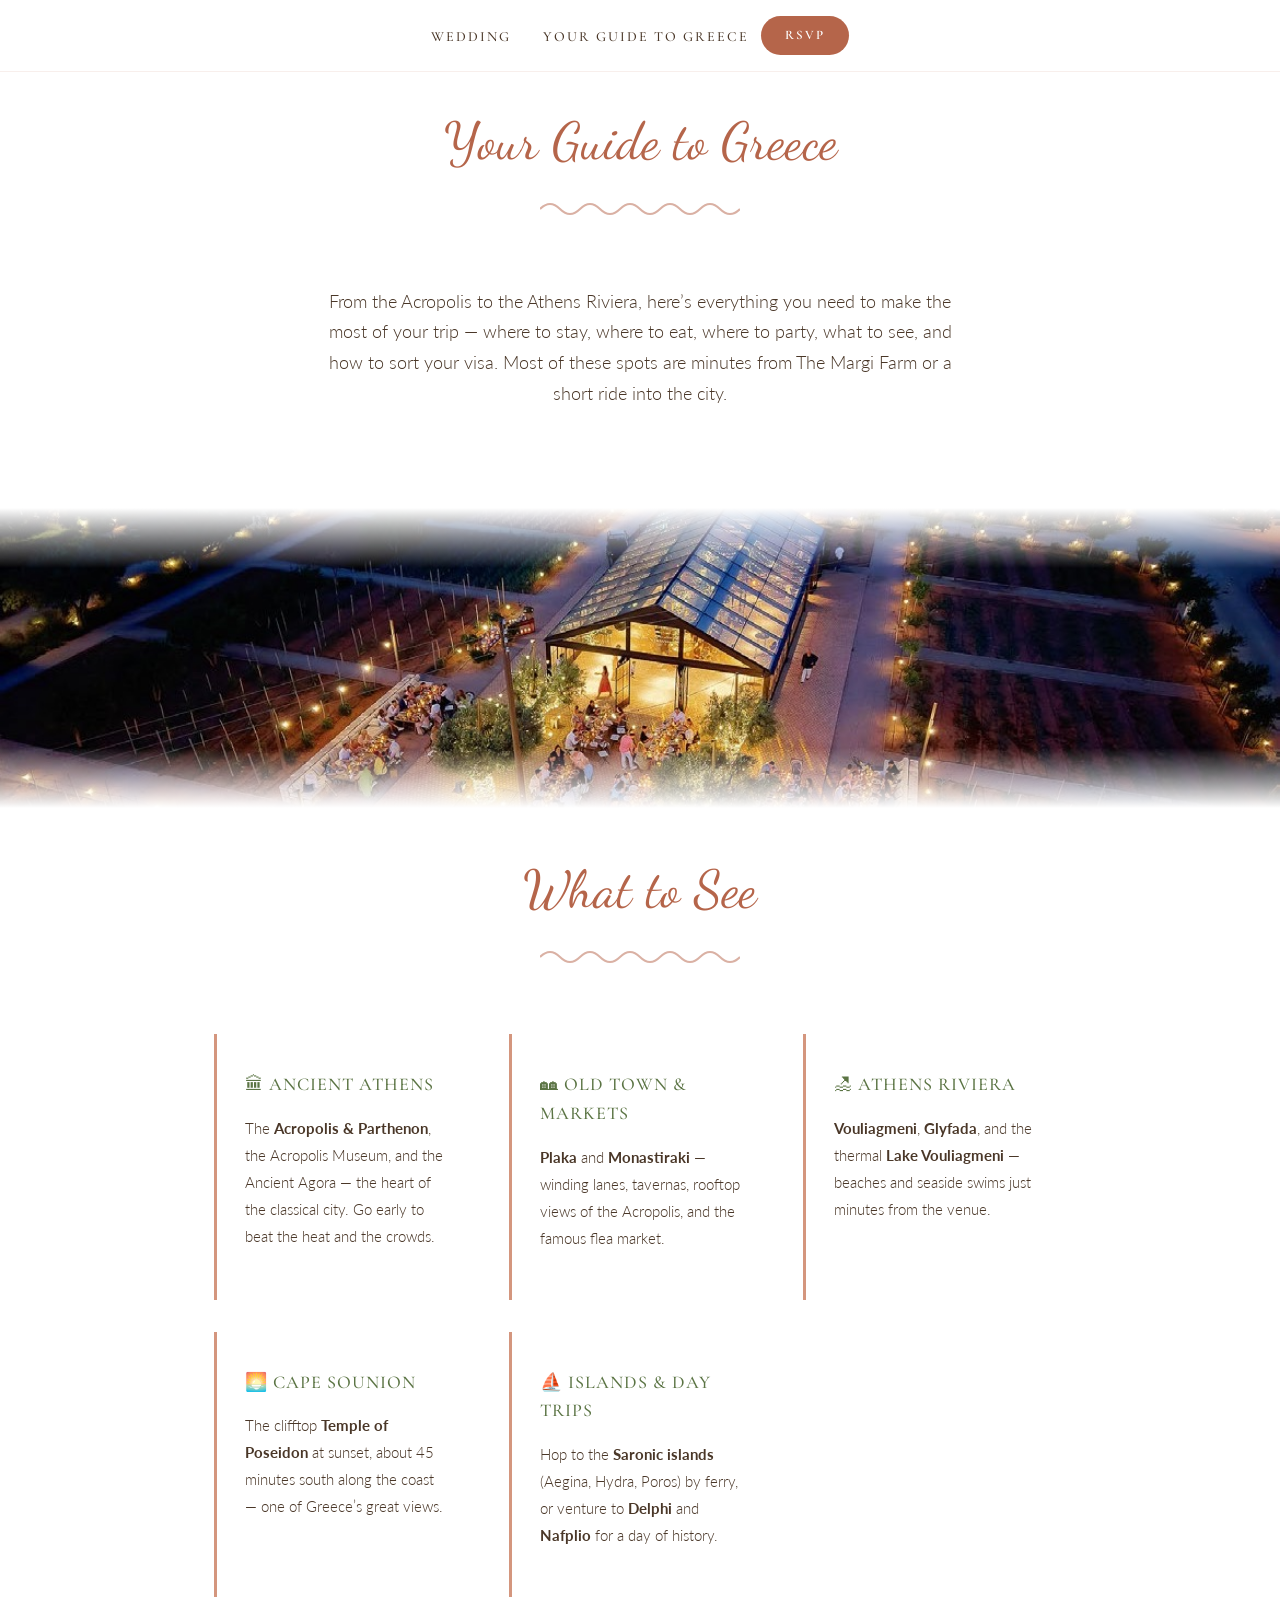
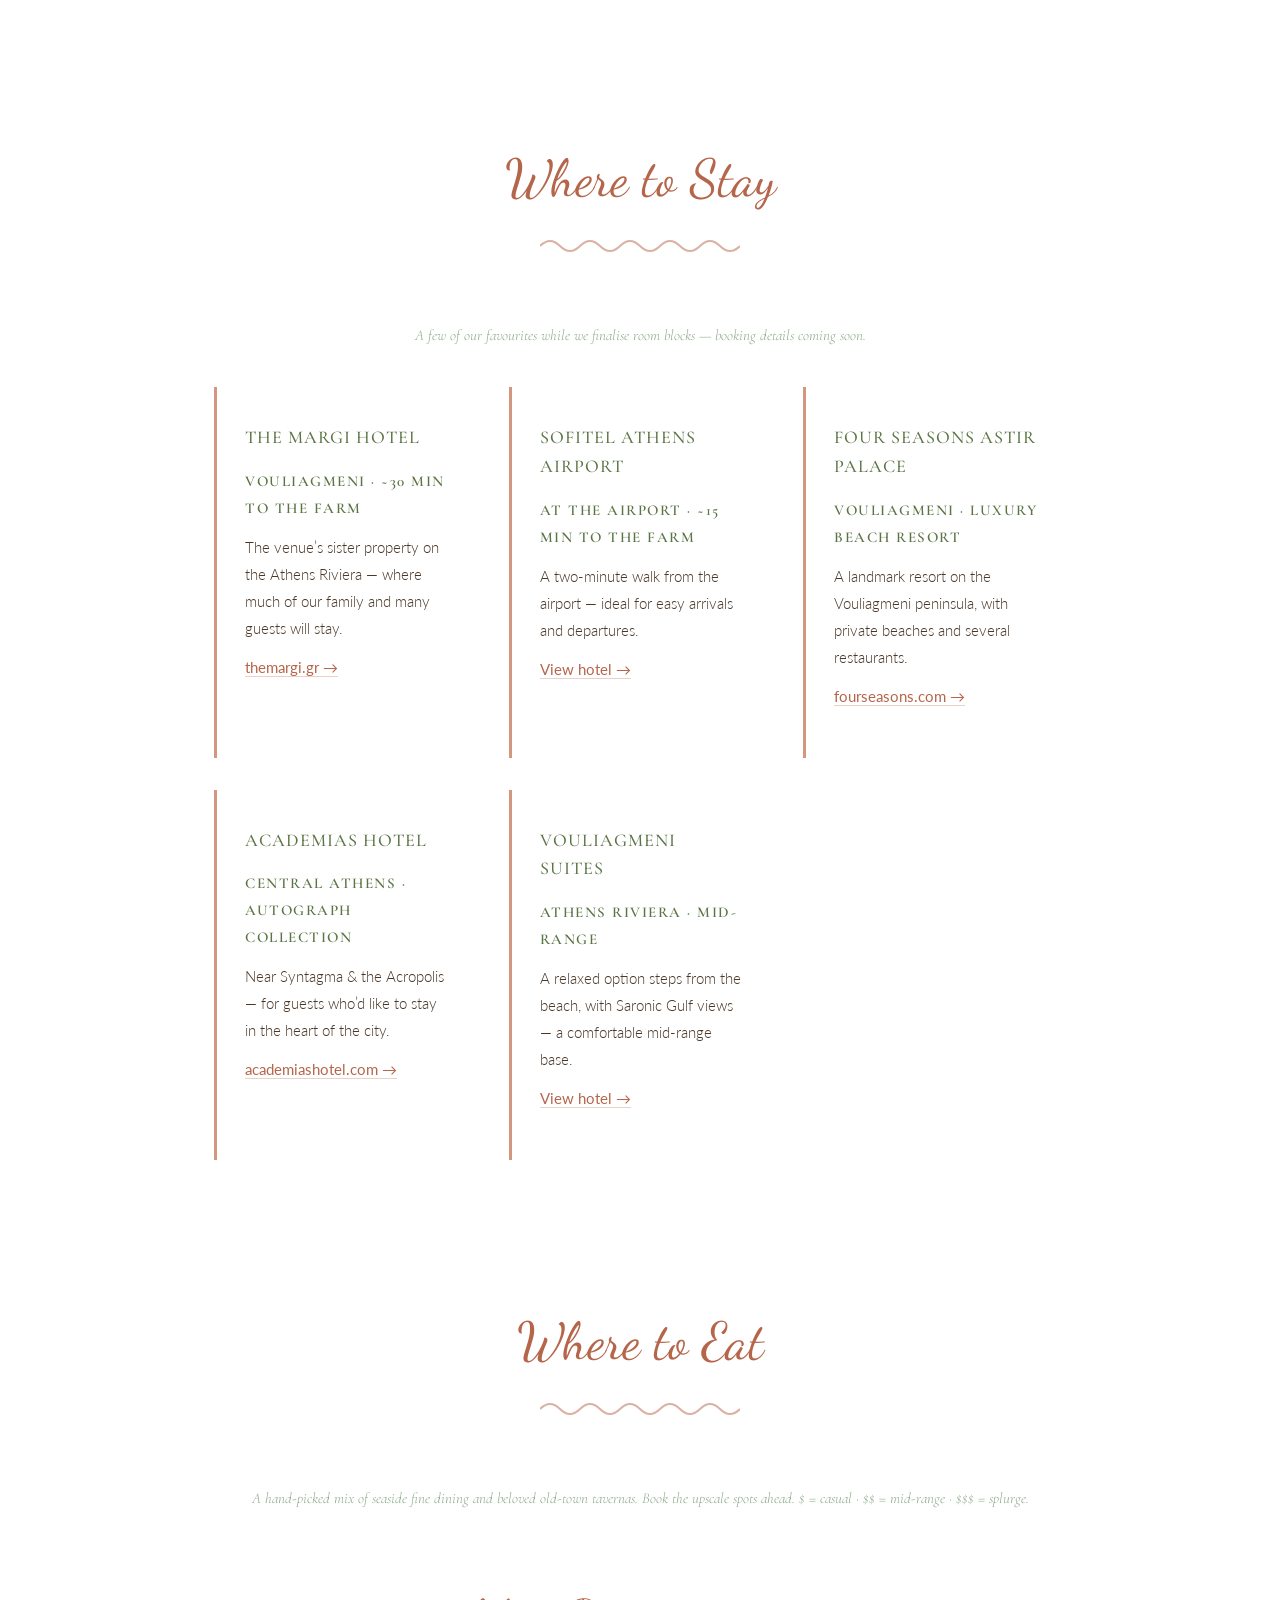
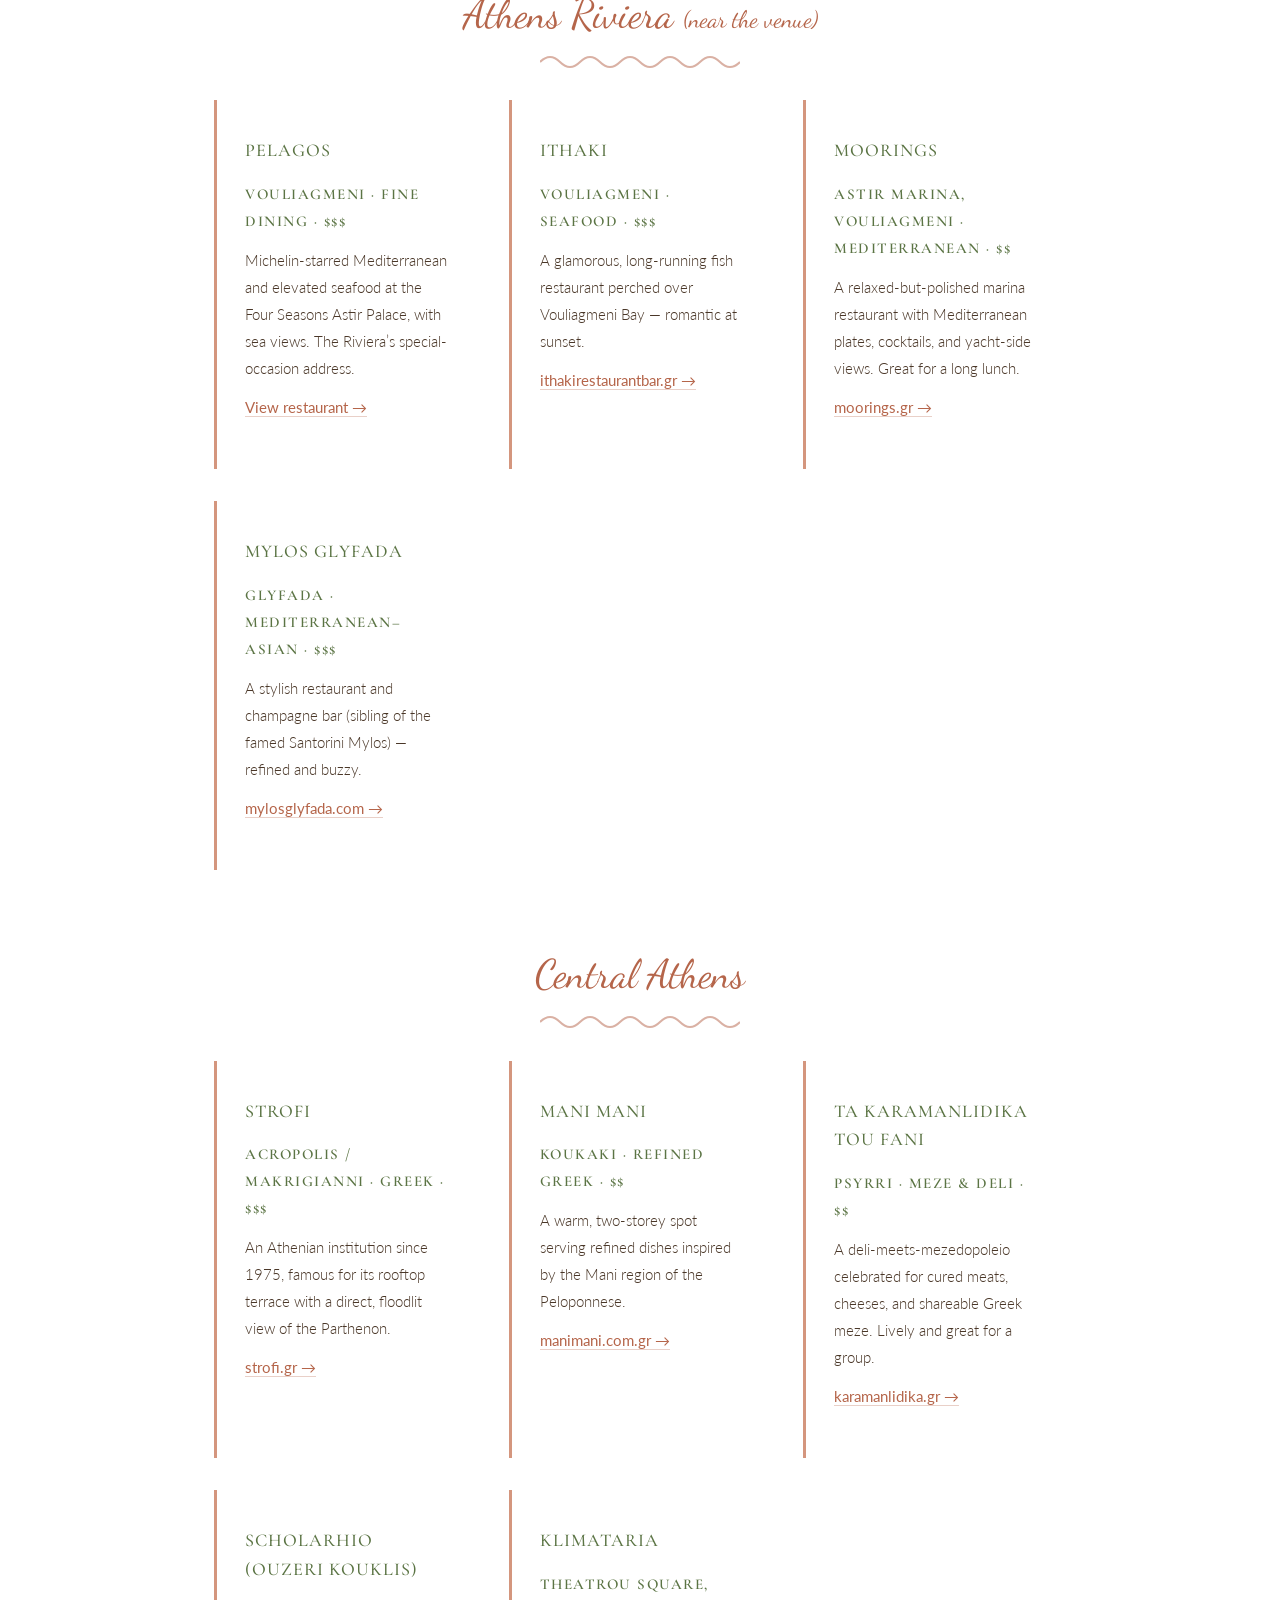
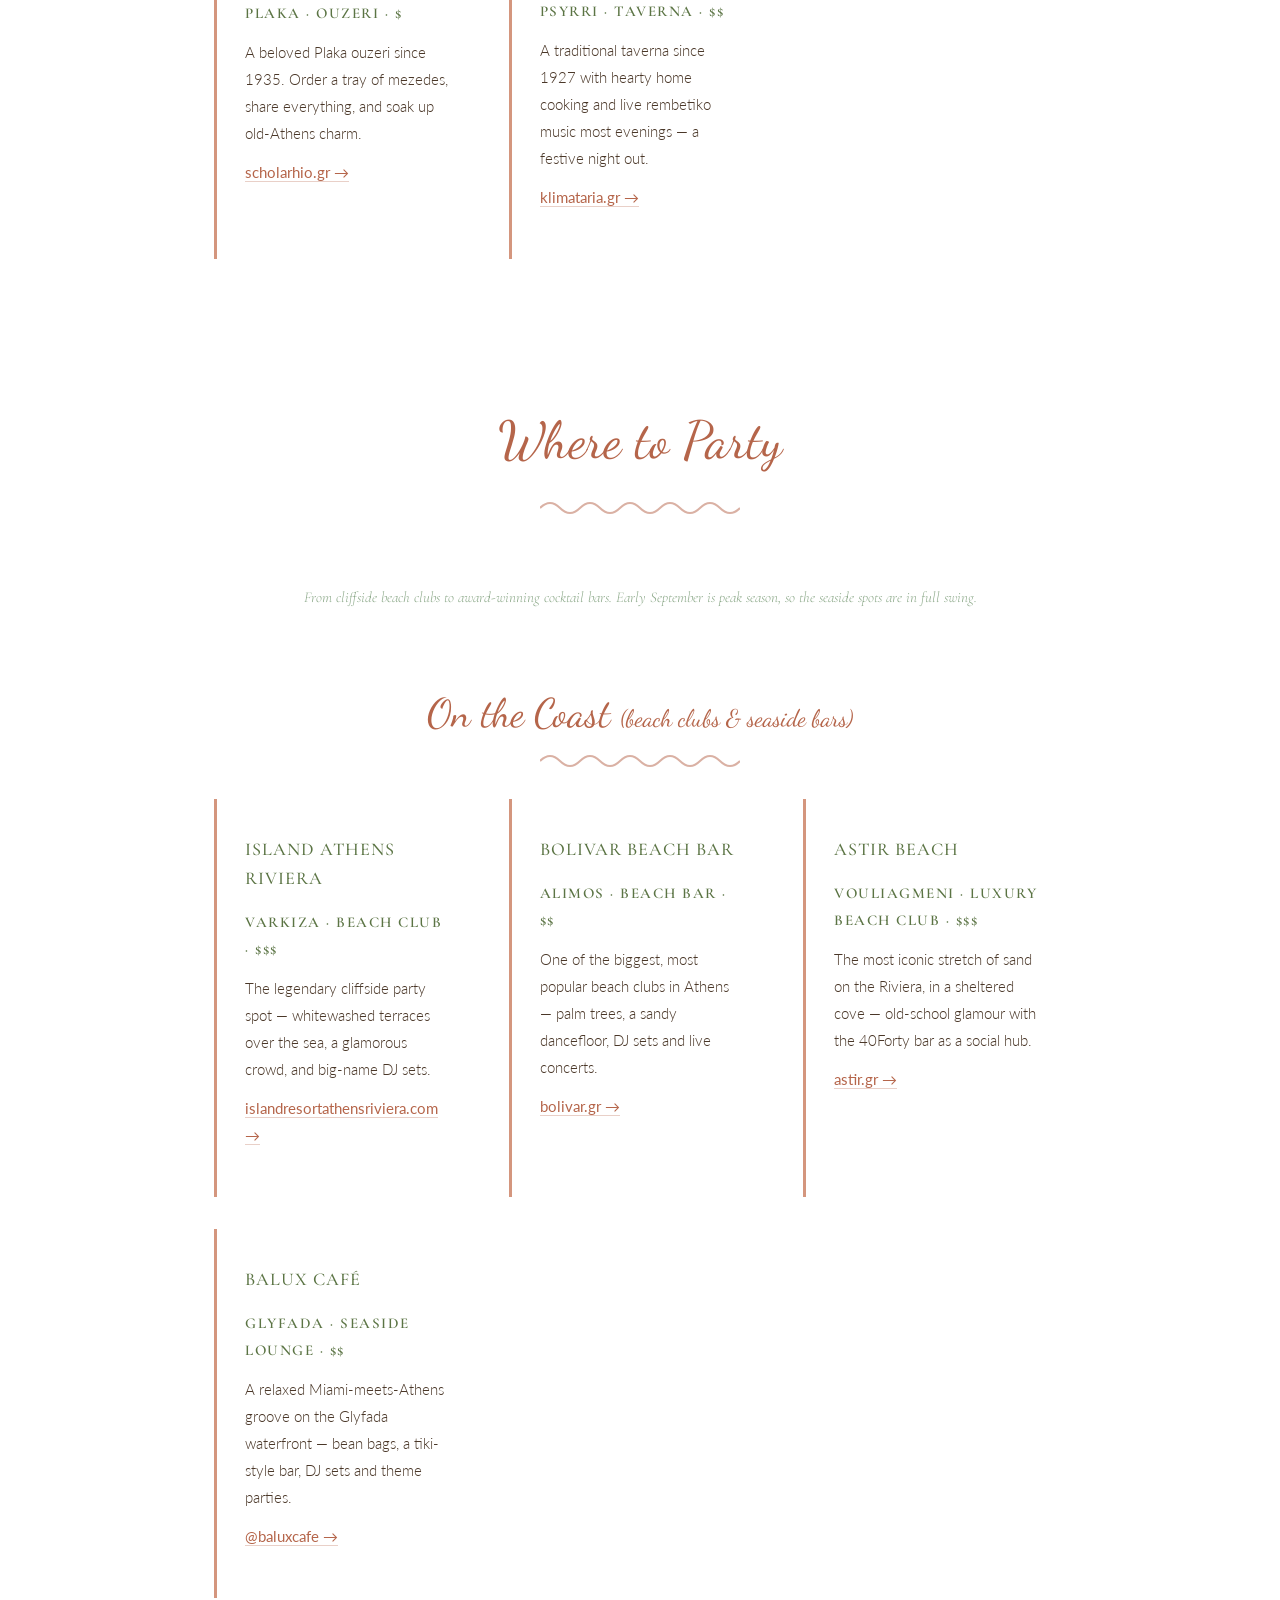
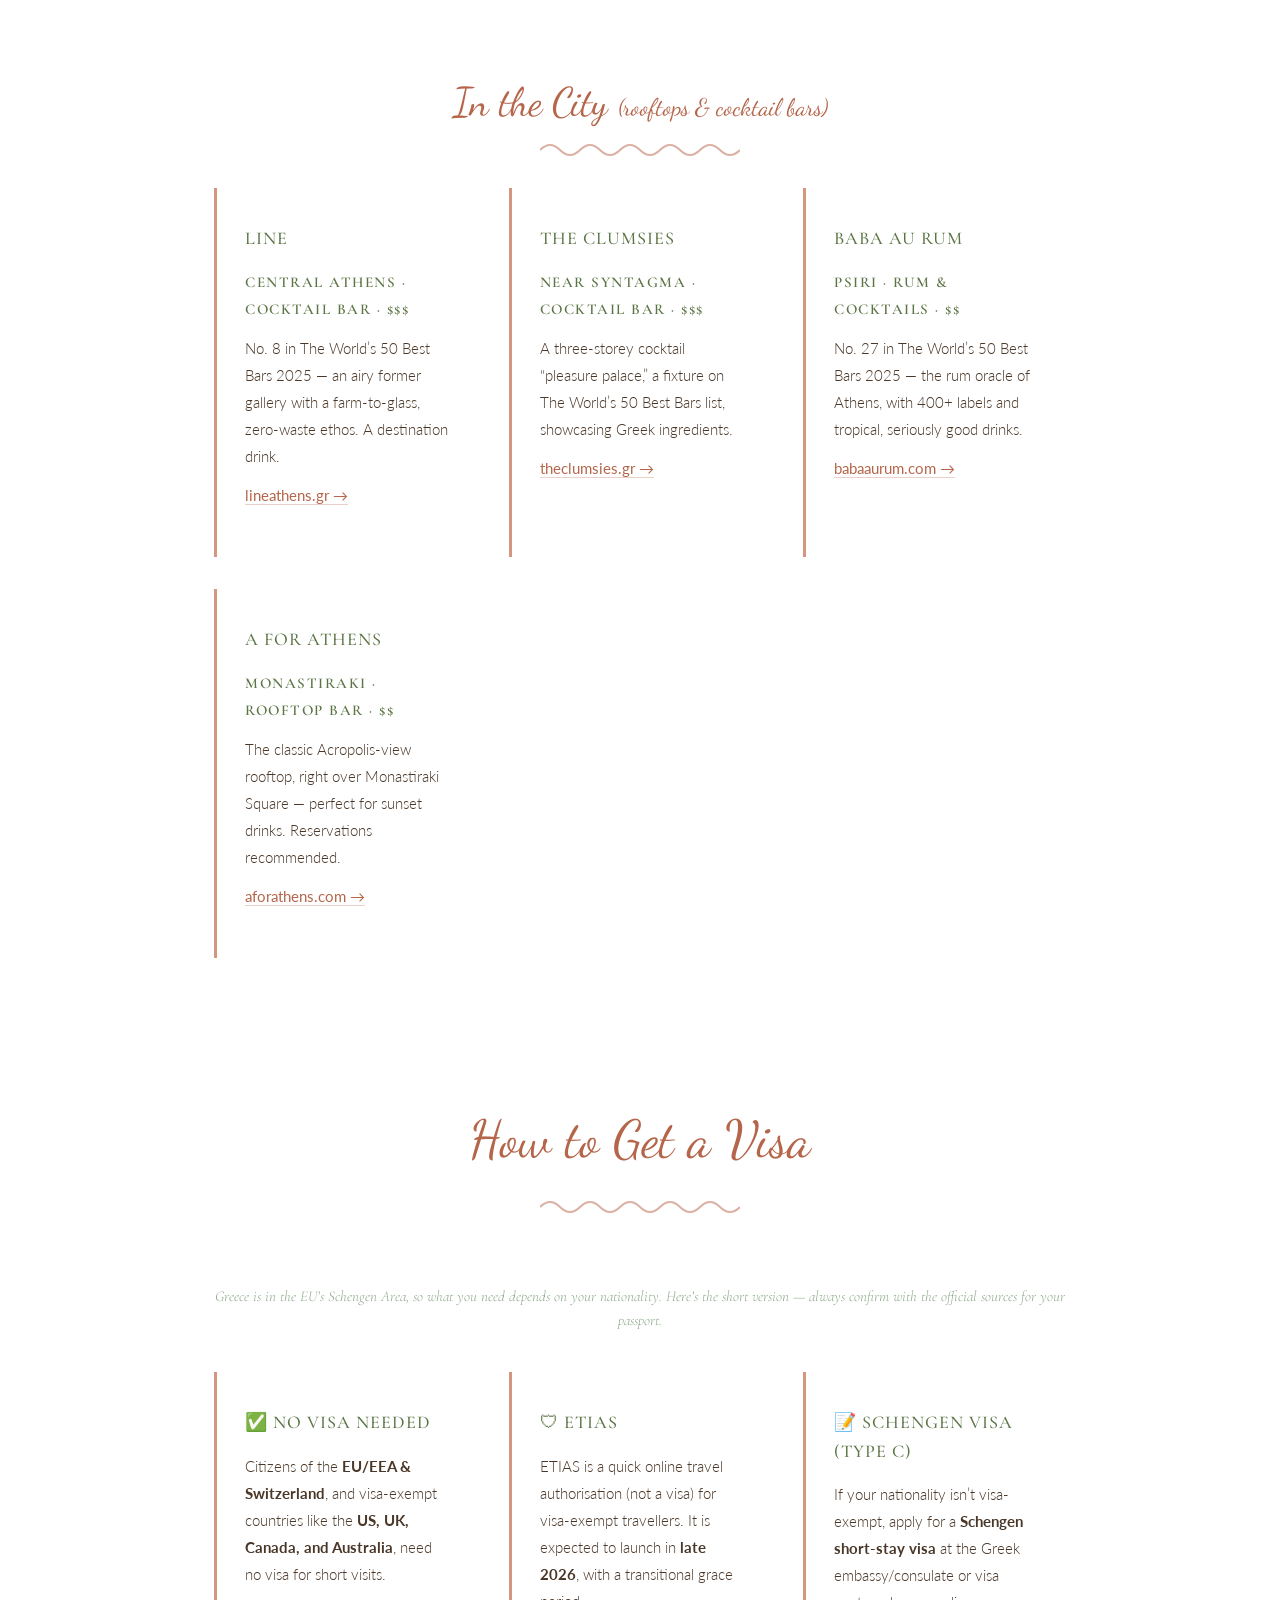
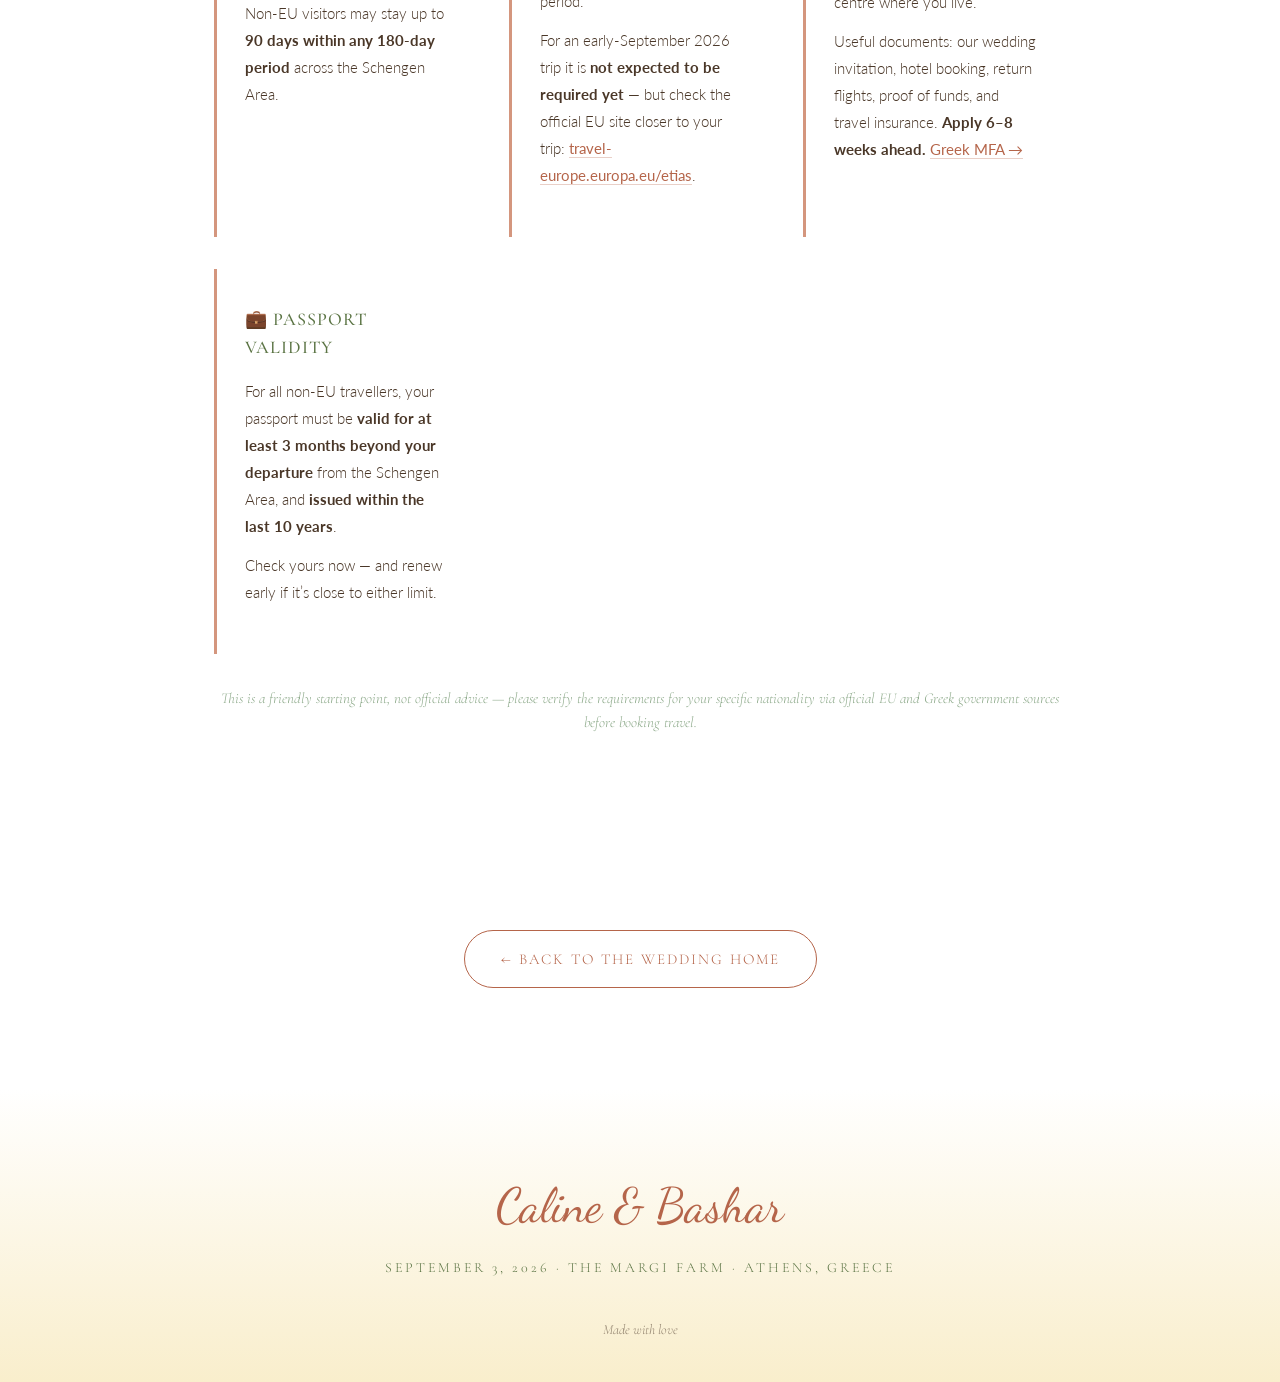
==== guide.html @ 0b6a6b43 "Add Guide to Greece page, new header, hero welcome, RSVP box fix - New header: two pages (Wedding, Y" ====
<!DOCTYPE html>
<html lang="en">
<head>
    <meta charset="UTF-8">
    <meta name="viewport" content="width=device-width, initial-scale=1.0">
    <title>Your Guide to Greece · Caline &amp; Bashar — Athens</title>
    <meta name="description" content="Your guide to Greece for Caline & Bashar's wedding at The Margi Farm — where to stay, where to eat, where to party, what to see, and how to sort your visa.">
    <meta property="og:title" content="Your Guide to Greece · Caline & Bashar">
    <meta property="og:description" content="Where to stay, eat, party, and explore around our wedding at The Margi Farm, Athens.">
    <meta property="og:type" content="website">

    <!-- Favicon (sun monogram) -->
    <link rel="icon" href="data:image/svg+xml,%3Csvg xmlns='http://www.w3.org/2000/svg' viewBox='0 0 32 32'%3E%3Ctext y='26' font-size='24'%3E%E2%98%80%EF%B8%8F%3C/text%3E%3C/svg%3E">

    <!-- Fonts -->
    <link rel="preconnect" href="https://fonts.googleapis.com">
    <link rel="preconnect" href="https://fonts.gstatic.com" crossorigin>
    <link href="https://fonts.googleapis.com/css2?family=Cormorant+Garamond:ital,wght@0,300;0,400;0,500;0,600;1,300;1,400&family=Lato:wght@300;400;700&family=Dancing+Script:wght@400;500;600;700&display=swap" rel="stylesheet">

    <link rel="stylesheet" href="assets/styles.css">
</head>
<body>

    <!-- ============ NAVIGATION ============ -->
    <nav class="nav visible" id="nav">
        <div class="nav-inner">
            <ul class="nav-links" id="navLinks">
                <li><a href="index.html#hero">Wedding</a></li>
                <li><a href="guide.html" aria-current="page">Your Guide to Greece</a></li>
            </ul>
            <a href="index.html#rsvp" class="nav-cta">RSVP</a>
            <button class="hamburger" id="hamburger" aria-label="Menu">
                <span></span>
                <span></span>
                <span></span>
            </button>
        </div>
    </nav>

    <!-- ============ PAGE HEADER ============ -->
    <section class="section" id="guide-top">
        <h2 class="section-title fade-in">Your Guide to Greece</h2>
        <div class="wavy-divider fade-in">
            <svg viewBox="0 0 200 20" fill="none" xmlns="http://www.w3.org/2000/svg">
                <path d="M0 10 Q 10 0, 20 10 T 40 10 T 60 10 T 80 10 T 100 10 T 120 10 T 140 10 T 160 10 T 180 10 T 200 10" stroke="#B5654A" stroke-width="2" fill="none" opacity="0.5"/>
            </svg>
        </div>
        <p class="things-intro fade-in">From the Acropolis to the Athens Riviera, here&rsquo;s everything you need to make the most of your trip &mdash; where to stay, where to eat, where to party, what to see, and how to sort your visa. Most of these spots are minutes from The Margi Farm or a short ride into the city.</p>
    </section>

    <!-- ============ LANDSCAPE DIVIDER ============ -->
    <div class="landscape-divider" role="presentation"></div>

    <!-- ============ WHAT TO SEE ============ -->
    <section class="section guide-section" id="see">
        <h2 class="section-title fade-in">What to See</h2>
        <div class="wavy-divider fade-in">
            <svg viewBox="0 0 200 20" fill="none" xmlns="http://www.w3.org/2000/svg">
                <path d="M0 10 Q 10 0, 20 10 T 40 10 T 60 10 T 80 10 T 100 10 T 120 10 T 140 10 T 160 10 T 180 10 T 200 10" stroke="#B5654A" stroke-width="2" fill="none" opacity="0.5"/>
            </svg>
        </div>
        <div class="travel-cards">
            <div class="travel-card fade-in">
                <h3>&#127963; Ancient Athens</h3>
                <p>The <strong>Acropolis &amp; Parthenon</strong>, the Acropolis Museum, and the Ancient Agora — the heart of the classical city. Go early to beat the heat and the crowds.</p>
            </div>
            <div class="travel-card fade-in">
                <h3>&#127960; Old Town &amp; Markets</h3>
                <p><strong>Plaka</strong> and <strong>Monastiraki</strong> — winding lanes, tavernas, rooftop views of the Acropolis, and the famous flea market.</p>
            </div>
            <div class="travel-card fade-in">
                <h3>&#127958; Athens Riviera</h3>
                <p><strong>Vouliagmeni</strong>, <strong>Glyfada</strong>, and the thermal <strong>Lake Vouliagmeni</strong> — beaches and seaside swims just minutes from the venue.</p>
            </div>
            <div class="travel-card fade-in">
                <h3>&#127749; Cape Sounion</h3>
                <p>The clifftop <strong>Temple of Poseidon</strong> at sunset, about 45 minutes south along the coast — one of Greece&rsquo;s great views.</p>
            </div>
            <div class="travel-card fade-in">
                <h3>&#9973; Islands &amp; Day Trips</h3>
                <p>Hop to the <strong>Saronic islands</strong> (Aegina, Hydra, Poros) by ferry, or venture to <strong>Delphi</strong> and <strong>Nafplio</strong> for a day of history.</p>
            </div>
        </div>
    </section>

    <!-- ============ WHERE TO STAY ============ -->
    <section class="section guide-section" id="stay">
        <h2 class="section-title fade-in">Where to Stay</h2>
        <div class="wavy-divider fade-in">
            <svg viewBox="0 0 200 20" fill="none" xmlns="http://www.w3.org/2000/svg">
                <path d="M0 10 Q 10 0, 20 10 T 40 10 T 60 10 T 80 10 T 100 10 T 120 10 T 140 10 T 160 10 T 180 10 T 200 10" stroke="#B5654A" stroke-width="2" fill="none" opacity="0.5"/>
            </svg>
        </div>
        <p class="travel-subnote fade-in">A few of our favourites while we finalise room blocks &mdash; booking details coming soon.</p>
        <!-- TODO: confirm hotel room block(s), negotiated rates, and booking cut-off dates -->
        <div class="travel-cards">
            <div class="travel-card fade-in">
                <h3>The Margi Hotel</h3>
                <p class="card-meta">Vouliagmeni · ~30 min to the Farm</p>
                <p>The venue&rsquo;s sister property on the Athens Riviera — where much of our family and many guests will stay.</p>
                <p><a href="https://www.themargi.gr/" target="_blank" rel="noopener">themargi.gr &rarr;</a></p>
            </div>
            <div class="travel-card fade-in">
                <h3>Sofitel Athens Airport</h3>
                <p class="card-meta">At the airport · ~15 min to the Farm</p>
                <p>A two-minute walk from the airport — ideal for easy arrivals and departures.</p>
                <p><a href="https://all.accor.com/hotel/3167/index.en.shtml" target="_blank" rel="noopener">View hotel &rarr;</a></p>
            </div>
            <div class="travel-card fade-in">
                <h3>Four Seasons Astir Palace</h3>
                <p class="card-meta">Vouliagmeni · Luxury beach resort</p>
                <p>A landmark resort on the Vouliagmeni peninsula, with private beaches and several restaurants.</p>
                <p><a href="https://www.fourseasons.com/athens/" target="_blank" rel="noopener">fourseasons.com &rarr;</a></p>
            </div>
            <div class="travel-card fade-in">
                <h3>Academias Hotel</h3>
                <p class="card-meta">Central Athens · Autograph Collection</p>
                <p>Near Syntagma &amp; the Acropolis — for guests who&rsquo;d like to stay in the heart of the city.</p>
                <p><a href="https://www.academiashotel.com/" target="_blank" rel="noopener">academiashotel.com &rarr;</a></p>
            </div>
            <div class="travel-card fade-in">
                <h3>Vouliagmeni Suites</h3>
                <p class="card-meta">Athens Riviera · Mid-range</p>
                <p>A relaxed option steps from the beach, with Saronic Gulf views — a comfortable mid-range base.</p>
                <p><a href="https://hotel-vouliagmeni-suites.vivehotels.com/" target="_blank" rel="noopener">View hotel &rarr;</a></p>
            </div>
        </div>
    </section>

    <!-- ============ WHERE TO EAT ============ -->
    <section class="section guide-section" id="eat">
        <h2 class="section-title fade-in">Where to Eat</h2>
        <div class="wavy-divider fade-in">
            <svg viewBox="0 0 200 20" fill="none" xmlns="http://www.w3.org/2000/svg">
                <path d="M0 10 Q 10 0, 20 10 T 40 10 T 60 10 T 80 10 T 100 10 T 120 10 T 140 10 T 160 10 T 180 10 T 200 10" stroke="#B5654A" stroke-width="2" fill="none" opacity="0.5"/>
            </svg>
        </div>
        <p class="travel-subnote fade-in">A hand-picked mix of seaside fine dining and beloved old-town tavernas. Book the upscale spots ahead. <em>$ = casual · $$ = mid-range · $$$ = splurge.</em></p>

        <h3 class="travel-subhead fade-in">Athens Riviera <span style="font-size: 0.6em;">(near the venue)</span></h3>
        <div class="wavy-divider wavy-divider--subhead fade-in">
            <svg viewBox="0 0 200 20" fill="none" xmlns="http://www.w3.org/2000/svg">
                <path d="M0 10 Q 10 0, 20 10 T 40 10 T 60 10 T 80 10 T 100 10 T 120 10 T 140 10 T 160 10 T 180 10 T 200 10" stroke="#B5654A" stroke-width="2" fill="none" opacity="0.5"/>
            </svg>
        </div>
        <div class="travel-cards">
            <div class="travel-card fade-in">
                <h3>Pelagos</h3>
                <p class="card-meta">Vouliagmeni · Fine dining · $$$</p>
                <p>Michelin-starred Mediterranean and elevated seafood at the Four Seasons Astir Palace, with sea views. The Riviera&rsquo;s special-occasion address.</p>
                <p><a href="https://www.fourseasons.com/athens/dining/restaurants/pelagos/" target="_blank" rel="noopener">View restaurant &rarr;</a></p>
            </div>
            <div class="travel-card fade-in">
                <h3>Ithaki</h3>
                <p class="card-meta">Vouliagmeni · Seafood · $$$</p>
                <p>A glamorous, long-running fish restaurant perched over Vouliagmeni Bay — romantic at sunset.</p>
                <p><a href="https://ithakirestaurantbar.gr/" target="_blank" rel="noopener">ithakirestaurantbar.gr &rarr;</a></p>
            </div>
            <div class="travel-card fade-in">
                <h3>Moorings</h3>
                <p class="card-meta">Astir Marina, Vouliagmeni · Mediterranean · $$</p>
                <p>A relaxed-but-polished marina restaurant with Mediterranean plates, cocktails, and yacht-side views. Great for a long lunch.</p>
                <p><a href="https://www.moorings.gr/" target="_blank" rel="noopener">moorings.gr &rarr;</a></p>
            </div>
            <div class="travel-card fade-in">
                <h3>Mylos Glyfada</h3>
                <p class="card-meta">Glyfada · Mediterranean–Asian · $$$</p>
                <p>A stylish restaurant and champagne bar (sibling of the famed Santorini Mylos) — refined and buzzy.</p>
                <p><a href="https://www.mylosglyfada.com/" target="_blank" rel="noopener">mylosglyfada.com &rarr;</a></p>
            </div>
        </div>

        <h3 class="travel-subhead fade-in">Central Athens</h3>
        <div class="wavy-divider wavy-divider--subhead fade-in">
            <svg viewBox="0 0 200 20" fill="none" xmlns="http://www.w3.org/2000/svg">
                <path d="M0 10 Q 10 0, 20 10 T 40 10 T 60 10 T 80 10 T 100 10 T 120 10 T 140 10 T 160 10 T 180 10 T 200 10" stroke="#B5654A" stroke-width="2" fill="none" opacity="0.5"/>
            </svg>
        </div>
        <div class="travel-cards">
            <div class="travel-card fade-in">
                <h3>Strofi</h3>
                <p class="card-meta">Acropolis / Makrigianni · Greek · $$$</p>
                <p>An Athenian institution since 1975, famous for its rooftop terrace with a direct, floodlit view of the Parthenon.</p>
                <p><a href="https://strofi.gr/" target="_blank" rel="noopener">strofi.gr &rarr;</a></p>
            </div>
            <div class="travel-card fade-in">
                <h3>Mani Mani</h3>
                <p class="card-meta">Koukaki · Refined Greek · $$</p>
                <p>A warm, two-storey spot serving refined dishes inspired by the Mani region of the Peloponnese.</p>
                <p><a href="https://www.manimani.com.gr/" target="_blank" rel="noopener">manimani.com.gr &rarr;</a></p>
            </div>
            <div class="travel-card fade-in">
                <h3>Ta Karamanlidika tou Fani</h3>
                <p class="card-meta">Psyrri · Meze &amp; deli · $$</p>
                <p>A deli-meets-mezedopoleio celebrated for cured meats, cheeses, and shareable Greek meze. Lively and great for a group.</p>
                <p><a href="https://www.karamanlidika.gr/language/en/" target="_blank" rel="noopener">karamanlidika.gr &rarr;</a></p>
            </div>
            <div class="travel-card fade-in">
                <h3>Scholarhio (Ouzeri Kouklis)</h3>
                <p class="card-meta">Plaka · Ouzeri · $</p>
                <p>A beloved Plaka ouzeri since 1935. Order a tray of mezedes, share everything, and soak up old-Athens charm.</p>
                <p><a href="https://www.scholarhio.gr/" target="_blank" rel="noopener">scholarhio.gr &rarr;</a></p>
            </div>
            <div class="travel-card fade-in">
                <h3>Klimataria</h3>
                <p class="card-meta">Theatrou Square, Psyrri · Taverna · $$</p>
                <p>A traditional taverna since 1927 with hearty home cooking and live rembetiko music most evenings — a festive night out.</p>
                <p><a href="https://klimataria.gr/en/" target="_blank" rel="noopener">klimataria.gr &rarr;</a></p>
            </div>
        </div>
    </section>

    <!-- ============ WHERE TO PARTY ============ -->
    <section class="section guide-section" id="party">
        <h2 class="section-title fade-in">Where to Party</h2>
        <div class="wavy-divider fade-in">
            <svg viewBox="0 0 200 20" fill="none" xmlns="http://www.w3.org/2000/svg">
                <path d="M0 10 Q 10 0, 20 10 T 40 10 T 60 10 T 80 10 T 100 10 T 120 10 T 140 10 T 160 10 T 180 10 T 200 10" stroke="#B5654A" stroke-width="2" fill="none" opacity="0.5"/>
            </svg>
        </div>
        <p class="travel-subnote fade-in">From cliffside beach clubs to award-winning cocktail bars. Early September is peak season, so the seaside spots are in full swing.</p>

        <h3 class="travel-subhead fade-in">On the Coast <span style="font-size: 0.6em;">(beach clubs &amp; seaside bars)</span></h3>
        <div class="wavy-divider wavy-divider--subhead fade-in">
            <svg viewBox="0 0 200 20" fill="none" xmlns="http://www.w3.org/2000/svg">
                <path d="M0 10 Q 10 0, 20 10 T 40 10 T 60 10 T 80 10 T 100 10 T 120 10 T 140 10 T 160 10 T 180 10 T 200 10" stroke="#B5654A" stroke-width="2" fill="none" opacity="0.5"/>
            </svg>
        </div>
        <div class="travel-cards">
            <div class="travel-card fade-in">
                <h3>Island Athens Riviera</h3>
                <p class="card-meta">Varkiza · Beach club · $$$</p>
                <p>The legendary cliffside party spot — whitewashed terraces over the sea, a glamorous crowd, and big-name DJ sets.</p>
                <p><a href="https://www.islandresortathensriviera.com/" target="_blank" rel="noopener">islandresortathensriviera.com &rarr;</a></p>
            </div>
            <div class="travel-card fade-in">
                <h3>Bolivar Beach Bar</h3>
                <p class="card-meta">Alimos · Beach bar · $$</p>
                <p>One of the biggest, most popular beach clubs in Athens — palm trees, a sandy dancefloor, DJ sets and live concerts.</p>
                <p><a href="https://www.bolivar.gr/" target="_blank" rel="noopener">bolivar.gr &rarr;</a></p>
            </div>
            <div class="travel-card fade-in">
                <h3>Astir Beach</h3>
                <p class="card-meta">Vouliagmeni · Luxury beach club · $$$</p>
                <p>The most iconic stretch of sand on the Riviera, in a sheltered cove — old-school glamour with the 40Forty bar as a social hub.</p>
                <p><a href="https://astir.gr/beach/astir-beach-clubs/" target="_blank" rel="noopener">astir.gr &rarr;</a></p>
            </div>
            <div class="travel-card fade-in">
                <h3>Balux Café</h3>
                <p class="card-meta">Glyfada · Seaside lounge · $$</p>
                <p>A relaxed Miami-meets-Athens groove on the Glyfada waterfront — bean bags, a tiki-style bar, DJ sets and theme parties.</p>
                <p><a href="https://www.instagram.com/baluxcafe/" target="_blank" rel="noopener">@baluxcafe &rarr;</a></p>
            </div>
        </div>

        <h3 class="travel-subhead fade-in">In the City <span style="font-size: 0.6em;">(rooftops &amp; cocktail bars)</span></h3>
        <div class="wavy-divider wavy-divider--subhead fade-in">
            <svg viewBox="0 0 200 20" fill="none" xmlns="http://www.w3.org/2000/svg">
                <path d="M0 10 Q 10 0, 20 10 T 40 10 T 60 10 T 80 10 T 100 10 T 120 10 T 140 10 T 160 10 T 180 10 T 200 10" stroke="#B5654A" stroke-width="2" fill="none" opacity="0.5"/>
            </svg>
        </div>
        <div class="travel-cards">
            <div class="travel-card fade-in">
                <h3>Line</h3>
                <p class="card-meta">Central Athens · Cocktail bar · $$$</p>
                <p>No. 8 in The World&rsquo;s 50 Best Bars 2025 — an airy former gallery with a farm-to-glass, zero-waste ethos. A destination drink.</p>
                <p><a href="https://lineathens.gr/" target="_blank" rel="noopener">lineathens.gr &rarr;</a></p>
            </div>
            <div class="travel-card fade-in">
                <h3>The Clumsies</h3>
                <p class="card-meta">Near Syntagma · Cocktail bar · $$$</p>
                <p>A three-storey cocktail &ldquo;pleasure palace,&rdquo; a fixture on The World&rsquo;s 50 Best Bars list, showcasing Greek ingredients.</p>
                <p><a href="https://www.theclumsies.gr/" target="_blank" rel="noopener">theclumsies.gr &rarr;</a></p>
            </div>
            <div class="travel-card fade-in">
                <h3>Baba au Rum</h3>
                <p class="card-meta">Psiri · Rum &amp; cocktails · $$</p>
                <p>No. 27 in The World&rsquo;s 50 Best Bars 2025 — the rum oracle of Athens, with 400+ labels and tropical, seriously good drinks.</p>
                <p><a href="https://www.babaaurum.com/" target="_blank" rel="noopener">babaaurum.com &rarr;</a></p>
            </div>
            <div class="travel-card fade-in">
                <h3>A for Athens</h3>
                <p class="card-meta">Monastiraki · Rooftop bar · $$</p>
                <p>The classic Acropolis-view rooftop, right over Monastiraki Square — perfect for sunset drinks. Reservations recommended.</p>
                <p><a href="https://aforathens.com/bar-restaurant/" target="_blank" rel="noopener">aforathens.com &rarr;</a></p>
            </div>
        </div>
    </section>

    <!-- ============ HOW TO GET A VISA ============ -->
    <section class="section guide-section" id="visa">
        <h2 class="section-title fade-in">How to Get a Visa</h2>
        <div class="wavy-divider fade-in">
            <svg viewBox="0 0 200 20" fill="none" xmlns="http://www.w3.org/2000/svg">
                <path d="M0 10 Q 10 0, 20 10 T 40 10 T 60 10 T 80 10 T 100 10 T 120 10 T 140 10 T 160 10 T 180 10 T 200 10" stroke="#B5654A" stroke-width="2" fill="none" opacity="0.5"/>
            </svg>
        </div>
        <p class="travel-subnote fade-in">Greece is in the EU&rsquo;s Schengen Area, so what you need depends on your nationality. Here&rsquo;s the short version &mdash; always confirm with the official sources for your passport.</p>
        <div class="travel-cards">
            <div class="travel-card fade-in">
                <h3>&#9989; No Visa Needed</h3>
                <p>Citizens of the <strong>EU/EEA &amp; Switzerland</strong>, and visa-exempt countries like the <strong>US, UK, Canada, and Australia</strong>, need no visa for short visits.</p>
                <p>Non-EU visitors may stay up to <strong>90 days within any 180-day period</strong> across the Schengen Area.</p>
            </div>
            <div class="travel-card fade-in">
                <h3>&#128737; ETIAS</h3>
                <p>ETIAS is a quick online travel authorisation (not a visa) for visa-exempt travellers. It is expected to launch in <strong>late 2026</strong>, with a transitional grace period.</p>
                <p>For an early-September 2026 trip it is <strong>not expected to be required yet</strong> — but check the official EU site closer to your trip: <a href="https://travel-europe.europa.eu/etias_en" target="_blank" rel="noopener">travel-europe.europa.eu/etias</a>.</p>
            </div>
            <div class="travel-card fade-in">
                <h3>&#128221; Schengen Visa (Type C)</h3>
                <p>If your nationality isn&rsquo;t visa-exempt, apply for a <strong>Schengen short-stay visa</strong> at the Greek embassy/consulate or visa centre where you live.</p>
                <p>Useful documents: our wedding invitation, hotel booking, return flights, proof of funds, and travel insurance. <strong>Apply 6&ndash;8 weeks ahead.</strong> <a href="https://www.mfa.gr/en/services/schengen-visas/" target="_blank" rel="noopener">Greek MFA &rarr;</a></p>
            </div>
            <div class="travel-card fade-in">
                <h3>&#128188; Passport Validity</h3>
                <p>For all non-EU travellers, your passport must be <strong>valid for at least 3 months beyond your departure</strong> from the Schengen Area, and <strong>issued within the last 10 years</strong>.</p>
                <p>Check yours now — and renew early if it&rsquo;s close to either limit.</p>
            </div>
        </div>
        <p class="travel-subnote fade-in" style="margin-top: 32px;">This is a friendly starting point, not official advice — please verify the requirements for your specific nationality via official EU and Greek government sources before booking travel.</p>
    </section>

    <!-- ============ BACK HOME ============ -->
    <section class="section" style="padding-top: 0;">
        <div class="page-back fade-in">
            <a href="index.html" class="registry-btn">&larr; Back to the Wedding Home</a>
        </div>
    </section>

    <!-- ============ FOOTER ============ -->
    <footer class="footer">
        <div class="footer-names">Caline &amp; Bashar</div>
        <p class="footer-date">September 3, 2026 &middot; The Margi Farm &middot; Athens, Greece</p>
        <p class="footer-note">Made with love</p>
    </footer>

    <!-- ============ SCRIPTS ============ -->
    <script>
        // ---- Mobile Menu ----
        const hamburger = document.getElementById('hamburger');
        const navLinks = document.getElementById('navLinks');

        hamburger.addEventListener('click', () => {
            navLinks.classList.toggle('open');
        });
        navLinks.querySelectorAll('a').forEach(link => {
            link.addEventListener('click', () => navLinks.classList.remove('open'));
        });

        // ---- Scroll Animations ----
        const fadeObserver = new IntersectionObserver((entries) => {
            entries.forEach(entry => {
                if (entry.isIntersecting) {
                    entry.target.classList.add('visible');
                }
            });
        }, { threshold: 0.1, rootMargin: '0px 0px -40px 0px' });

        document.querySelectorAll('.fade-in').forEach(el => fadeObserver.observe(el));
    </script>

</body>
</html>
---- assets/styles.css ----
/* ============================================
           DESIGN GUIDE — Caline & Bashar Wedding
           ============================================
           Color Palette (from designer's files):
             - Golden Yellow:  #F2D98D (sky/background)
             - Terracotta:     #B5654A (wavy borders, accent text)
             - Olive Green:    #5B7444 (headings, leaves)
             - Soft Blue:      #8EB4C9 (watercolor florals)
             - Warm Cream:     #FDF8F0 (background)
             - Dark Brown:     #4A3728 (body text)
             - Off White:      #F5F0E8 (section alternates)

           Typography:
             - Display/Names:  Dancing Script (matches handwritten script)
             - Headings:       Cormorant Garamond (elegant serif)
             - Body:           Lato (clean sans-serif)
             - Nav:            Cormorant Garamond, small-caps, tracked

           Motifs:
             - Wavy/scalloped terracotta borders (CSS recreated)
             - CB sun monogram
             - Olive trees (hero background)
             - Watercolor flowers (section accents)
             - Margi Farm landscape (decorative divider)
        ============================================ */

        *, *::before, *::after {
            margin: 0;
            padding: 0;
            box-sizing: border-box;
        }

        :root {
            --golden: #F2D98D;
            --golden-light: #F9EECC;
            --terracotta: #B5654A;
            --terracotta-light: #D4967E;
            --olive: #5B7444;
            --olive-light: #8BA888;
            --soft-blue: #8EB4C9;
            --cream: #FDF8F0;
            --off-white: #F5F0E8;
            --dark-brown: #4A3728;
            --white: #FFFFFF;
            --font-display: 'Dancing Script', cursive;
            --font-heading: 'Cormorant Garamond', serif;
            --font-body: 'Lato', sans-serif;
        }

        html {
            scroll-behavior: smooth;
        }

        body {
            font-family: var(--font-body);
            color: var(--dark-brown);
            background: var(--white);
            line-height: 1.6;
            font-weight: 300;
            -webkit-font-smoothing: antialiased;
        }

        /* ---- NAVIGATION ---- */
        .nav {
            position: fixed;
            top: 0;
            left: 0;
            right: 0;
            z-index: 1000;
            background: rgba(255, 255, 255, 0.95);
            backdrop-filter: blur(10px);
            border-bottom: 1px solid rgba(181, 101, 74, 0.1);
            transform: translateY(-100%);
            transition: transform 0.4s ease;
        }

        .nav.visible {
            transform: translateY(0);
        }

        .nav-inner {
            max-width: 1100px;
            margin: 0 auto;
            padding: 16px 24px;
            display: flex;
            justify-content: center;
            align-items: center;
            gap: 12px;
        }

        .nav-monogram {
            width: 36px;
            height: 36px;
            display: flex;
            align-items: center;
            justify-content: center;
            font-family: var(--font-display);
            font-size: 18px;
            color: var(--terracotta);
            margin-right: 12px;
        }

        .nav-monogram img {
            width: 36px;
            height: auto;
        }

        .nav-links {
            display: flex;
            gap: 32px;
            list-style: none;
        }

        .nav-links a {
            font-family: var(--font-heading);
            font-size: 14px;
            font-weight: 500;
            letter-spacing: 2px;
            text-transform: uppercase;
            color: var(--dark-brown);
            text-decoration: none;
            transition: color 0.3s;
            position: relative;
        }

        .nav-links a::after {
            content: '';
            position: absolute;
            bottom: -4px;
            left: 0;
            width: 0;
            height: 1px;
            background: var(--terracotta);
            transition: width 0.3s;
        }

        .nav-links a:hover {
            color: var(--terracotta);
        }

        .nav-links a:hover::after {
            width: 100%;
        }

        /* Header call-to-action button */
        .nav-cta {
            font-family: var(--font-heading);
            font-size: 13px;
            font-weight: 600;
            letter-spacing: 2px;
            text-transform: uppercase;
            color: var(--white);
            background: var(--terracotta);
            text-decoration: none;
            padding: 9px 24px;
            border-radius: 50px;
            white-space: nowrap;
            transition: background 0.3s, transform 0.3s;
        }

        .nav-cta:hover {
            background: var(--dark-brown);
            transform: translateY(-1px);
            color: var(--white);
        }

        /* Mobile hamburger */
        .hamburger {
            display: none;
            flex-direction: column;
            gap: 5px;
            cursor: pointer;
            padding: 8px;
            background: none;
            border: none;
        }

        .hamburger span {
            width: 24px;
            height: 2px;
            background: var(--dark-brown);
            transition: all 0.3s;
        }

        /* ---- HERO SECTION ---- */
        .hero {
            position: relative;
            min-height: 100vh;
            display: flex;
            flex-direction: column;
            align-items: center;
            justify-content: center;
            background: linear-gradient(180deg, var(--golden) 0%, var(--golden-light) 40%, var(--white) 100%);
            overflow: hidden;
            text-align: center;
            padding: 60px 24px;
        }

        .hero-bg {
            position: absolute;
            bottom: 0;
            left: 50%;
            transform: translateX(-50%);
            width: 100%;
            max-width: 1400px;
            height: auto;
            pointer-events: none;
            opacity: 0.9;
        }

        .hero-content {
            position: relative;
            z-index: 2;
        }

        .hero-monogram {
            width: 140px;
            height: auto;
            margin-bottom: 24px;
            opacity: 0.9;
        }

        .hero-names {
            font-family: var(--font-display);
            font-size: clamp(48px, 8vw, 96px);
            font-weight: 400;
            color: var(--terracotta);
            line-height: 1.1;
            margin-bottom: 24px;
        }

        .hero-date {
            font-family: var(--font-heading);
            font-size: clamp(16px, 2.5vw, 22px);
            font-weight: 400;
            letter-spacing: 4px;
            text-transform: uppercase;
            color: var(--dark-brown);
            margin-bottom: 8px;
        }

        .hero-location {
            font-family: var(--font-heading);
            font-size: clamp(14px, 2vw, 18px);
            font-weight: 300;
            letter-spacing: 3px;
            text-transform: uppercase;
            color: var(--olive);
            margin-bottom: 28px;
        }

        .hero-welcome {
            font-family: var(--font-heading);
            font-style: italic;
            font-size: clamp(16px, 2.2vw, 20px);
            font-weight: 400;
            line-height: 1.6;
            color: var(--dark-brown);
            max-width: 540px;
            margin: 0 auto 36px;
        }

        .countdown {
            display: flex;
            gap: 32px;
            justify-content: center;
            flex-wrap: wrap;
        }

        .countdown-item {
            text-align: center;
        }

        .countdown-number {
            font-family: var(--font-heading);
            font-size: clamp(32px, 5vw, 56px);
            font-weight: 300;
            color: var(--olive);
            line-height: 1;
        }

        .countdown-label {
            font-family: var(--font-heading);
            font-size: 12px;
            letter-spacing: 3px;
            text-transform: uppercase;
            color: var(--terracotta-light);
            margin-top: 8px;
        }

        .scroll-indicator {
            position: absolute;
            bottom: 40px;
            left: 50%;
            transform: translateX(-50%);
            z-index: 2;
            animation: bounce 2s infinite;
        }

        .scroll-indicator svg {
            width: 24px;
            height: 24px;
            stroke: var(--terracotta-light);
        }

        @keyframes bounce {
            0%, 20%, 50%, 80%, 100% { transform: translateX(-50%) translateY(0); }
            40% { transform: translateX(-50%) translateY(-10px); }
            60% { transform: translateX(-50%) translateY(-5px); }
        }

        /* ---- SECTION COMMON ---- */
        .section {
            padding: 100px 24px;
            max-width: 900px;
            margin: 0 auto;
        }

        .section-full {
            padding: 100px 24px;
        }

        .section-title {
            font-family: var(--font-display);
            font-size: clamp(36px, 5vw, 52px);
            color: var(--terracotta);
            text-align: center;
            margin-bottom: 16px;
            font-weight: 400;
        }

        .section-subtitle {
            font-family: var(--font-heading);
            font-size: 16px;
            letter-spacing: 3px;
            text-transform: uppercase;
            color: var(--olive-light);
            text-align: center;
            margin-bottom: 60px;
        }

        /* Wavy divider — inspired by the terracotta scalloped borders */
        .wavy-divider {
            text-align: center;
            margin: 0 auto 60px;
            overflow: hidden;
        }

        .wavy-divider svg {
            width: 200px;
            height: 20px;
        }

        /* ---- WEDDING DETAILS ---- */
        .details-grid {
            display: grid;
            grid-template-columns: repeat(auto-fit, minmax(280px, 1fr));
            gap: 40px;
            max-width: 900px;
            margin: 0 auto;
        }

        .detail-card {
            text-align: center;
            padding: 40px 32px;
            background: var(--white);
            border: 1px solid rgba(181, 101, 74, 0.15);
            border-radius: 16px;
            transition: transform 0.3s, box-shadow 0.3s;
        }

        .detail-card:hover {
            transform: translateY(-4px);
            box-shadow: 0 12px 40px rgba(74, 55, 40, 0.08);
        }

        .detail-icon {
            font-size: 32px;
            margin-bottom: 20px;
            display: block;
        }

        .detail-card h3 {
            font-family: var(--font-heading);
            font-size: 20px;
            font-weight: 500;
            letter-spacing: 2px;
            text-transform: uppercase;
            color: var(--olive);
            margin-bottom: 12px;
        }

        .detail-card p {
            font-size: 15px;
            line-height: 1.8;
            color: var(--dark-brown);
        }

        .detail-card .detail-highlight {
            font-family: var(--font-heading);
            font-size: 18px;
            font-weight: 500;
            color: var(--terracotta);
            margin-bottom: 4px;
        }

        /* ---- LANDSCAPE DIVIDER ---- */
        .landscape-divider {
            width: 100%;
            height: 300px;
            background-image: url('landscape-bg.jpg');
            background-size: cover;
            background-position: center center;
            position: relative;
        }

        .landscape-divider::before {
            content: '';
            position: absolute;
            top: 0;
            left: 0;
            right: 0;
            height: 60px;
            background: linear-gradient(to bottom, var(--white), transparent);
        }

        .landscape-divider::after {
            content: '';
            position: absolute;
            bottom: 0;
            left: 0;
            right: 0;
            height: 60px;
            background: linear-gradient(to top, var(--white), transparent);
        }

        /* ---- TRAVEL DETAILS ---- */
        .travel-cards {
            display: grid;
            grid-template-columns: repeat(auto-fit, minmax(260px, 1fr));
            gap: 32px;
            max-width: 900px;
            margin: 0 auto;
        }

        .travel-card {
            padding: 36px 28px;
            background: var(--white);
            border-left: 3px solid var(--terracotta-light);
            border-radius: 0 12px 12px 0;
            transition: transform 0.3s;
        }

        .travel-card:hover {
            transform: translateX(4px);
        }

        .travel-card h3 {
            font-family: var(--font-heading);
            font-size: 18px;
            font-weight: 500;
            letter-spacing: 1px;
            text-transform: uppercase;
            color: var(--olive);
            margin-bottom: 16px;
        }

        .travel-card p {
            font-size: 15px;
            line-height: 1.8;
            margin-bottom: 12px;
        }

        .travel-card a {
            color: var(--terracotta);
            text-decoration: none;
            font-weight: 400;
            border-bottom: 1px solid rgba(181, 101, 74, 0.3);
            transition: border-color 0.3s;
        }

        .travel-card a:hover {
            border-color: var(--terracotta);
        }

        /* ---- THINGS TO DO ---- */
        .things-section {
            background: var(--off-white);
        }

        .things-grid {
            display: grid;
            grid-template-columns: repeat(auto-fit, minmax(250px, 1fr));
            gap: 32px;
            max-width: 1000px;
            margin: 0 auto;
        }

        .thing-card {
            background: var(--white);
            border-radius: 16px;
            overflow: hidden;
            transition: transform 0.3s, box-shadow 0.3s;
        }

        .thing-card:hover {
            transform: translateY(-4px);
            box-shadow: 0 12px 40px rgba(74, 55, 40, 0.1);
        }

        .thing-card-img {
            width: 100%;
            height: 180px;
            object-fit: cover;
            background: var(--off-white);
            display: flex;
            align-items: center;
            justify-content: center;
            font-size: 48px;
        }

        .thing-card-body {
            padding: 24px;
        }

        .thing-card-body h3 {
            font-family: var(--font-heading);
            font-size: 20px;
            font-weight: 500;
            color: var(--olive);
            margin-bottom: 8px;
        }

        .thing-card-body p {
            font-size: 14px;
            line-height: 1.7;
            color: var(--dark-brown);
        }

        .thing-tag {
            display: inline-block;
            font-size: 11px;
            letter-spacing: 1.5px;
            text-transform: uppercase;
            color: var(--terracotta);
            background: rgba(181, 101, 74, 0.08);
            padding: 4px 12px;
            border-radius: 20px;
            margin-bottom: 12px;
            font-family: var(--font-heading);
        }

        /* ---- REGISTRY ---- */
        .registry-content {
            text-align: center;
            max-width: 600px;
            margin: 0 auto;
        }

        .registry-message {
            font-family: var(--font-heading);
            font-size: 18px;
            font-weight: 300;
            font-style: italic;
            line-height: 1.8;
            color: var(--dark-brown);
            margin-bottom: 36px;
        }

        /* ---- REGISTRY: bank transfer details ---- */
        .registry-bank {
            max-width: 460px;
            margin: 0 auto;
            background: var(--white);
            border: 1px solid rgba(181, 101, 74, 0.2);
            border-radius: 16px;
            padding: 32px 30px;
            box-shadow: 0 4px 20px rgba(74, 55, 40, 0.06);
        }

        .registry-bank-intro {
            font-family: var(--font-body);
            font-size: 15px;
            color: var(--dark-brown);
            margin-bottom: 20px;
        }

        .registry-bank-details {
            margin: 0;
            text-align: left;
        }

        .registry-bank-details > div {
            display: flex;
            justify-content: space-between;
            align-items: baseline;
            gap: 16px;
            padding: 14px 0;
            border-bottom: 1px solid rgba(181, 101, 74, 0.12);
        }

        .registry-bank-details > div:last-child {
            border-bottom: none;
        }

        .registry-bank-details dt {
            font-family: var(--font-heading);
            font-size: 13px;
            letter-spacing: 2px;
            text-transform: uppercase;
            color: var(--olive);
            font-weight: 600;
            white-space: nowrap;
        }

        .registry-bank-details dd {
            margin: 0;
            font-family: 'Courier New', Courier, monospace;
            font-size: 15px;
            letter-spacing: 0.5px;
            color: var(--dark-brown);
            text-align: right;
            word-break: break-all;
            user-select: all;
        }

        .registry-buttons {
            display: flex;
            flex-wrap: wrap;
            gap: 20px;
            justify-content: center;
        }

        .registry-btn {
            display: inline-flex;
            align-items: center;
            gap: 10px;
            padding: 16px 36px;
            font-family: var(--font-heading);
            font-size: 15px;
            letter-spacing: 2px;
            text-transform: uppercase;
            text-decoration: none;
            color: var(--terracotta);
            border: 1.5px solid var(--terracotta);
            border-radius: 50px;
            transition: all 0.3s;
            background: transparent;
        }

        .registry-btn:hover {
            background: var(--terracotta);
            color: var(--white);
        }

        .registry-btn.primary {
            background: var(--terracotta);
            color: var(--white);
        }

        .registry-btn.primary:hover {
            background: var(--dark-brown);
            border-color: var(--dark-brown);
        }

        /* ---- ASK AI ---- */
        .ask-ai-section {
            background: linear-gradient(180deg, var(--white) 0%, var(--golden-light) 100%);
        }

        .chat-container {
            max-width: 640px;
            margin: 0 auto;
            background: var(--white);
            border-radius: 20px;
            border: 1px solid rgba(181, 101, 74, 0.15);
            overflow: hidden;
            box-shadow: 0 8px 40px rgba(74, 55, 40, 0.06);
        }

        .chat-header {
            padding: 20px 24px;
            background: var(--cream);
            border-bottom: 1px solid rgba(181, 101, 74, 0.1);
            display: flex;
            align-items: center;
            gap: 12px;
        }

        .chat-header-icon {
            width: 40px;
            height: 40px;
            border-radius: 50%;
            background: var(--golden-light);
            display: flex;
            align-items: center;
            justify-content: center;
            font-size: 20px;
        }

        .chat-header-text h3 {
            font-family: var(--font-heading);
            font-size: 16px;
            font-weight: 500;
            color: var(--dark-brown);
        }

        .chat-header-text p {
            font-size: 12px;
            color: var(--olive-light);
        }

        .chat-messages {
            padding: 24px;
            min-height: 300px;
            max-height: 400px;
            overflow-y: auto;
            display: flex;
            flex-direction: column;
            gap: 16px;
        }

        .chat-message {
            max-width: 85%;
            padding: 14px 18px;
            border-radius: 16px;
            font-size: 14px;
            line-height: 1.6;
            animation: fadeIn 0.3s ease;
        }

        @keyframes fadeIn {
            from { opacity: 0; transform: translateY(8px); }
            to { opacity: 1; transform: translateY(0); }
        }

        .chat-message.bot {
            align-self: flex-start;
            background: var(--cream);
            border-bottom-left-radius: 4px;
            color: var(--dark-brown);
        }

        .chat-message.user {
            align-self: flex-end;
            background: var(--terracotta);
            color: var(--white);
            border-bottom-right-radius: 4px;
        }

        .chat-suggestions {
            padding: 0 24px 16px;
            display: flex;
            flex-wrap: wrap;
            gap: 8px;
        }

        .suggestion-btn {
            padding: 8px 16px;
            font-family: var(--font-body);
            font-size: 13px;
            background: transparent;
            border: 1px solid var(--terracotta-light);
            border-radius: 20px;
            color: var(--terracotta);
            cursor: pointer;
            transition: all 0.3s;
        }

        .suggestion-btn:hover {
            background: var(--terracotta);
            color: var(--white);
            border-color: var(--terracotta);
        }

        .chat-input-area {
            padding: 16px 24px;
            border-top: 1px solid rgba(181, 101, 74, 0.1);
            display: flex;
            gap: 12px;
        }

        .chat-input {
            flex: 1;
            padding: 12px 18px;
            border: 1px solid rgba(181, 101, 74, 0.2);
            border-radius: 24px;
            font-family: var(--font-body);
            font-size: 14px;
            outline: none;
            transition: border-color 0.3s;
            background: var(--cream);
        }

        .chat-input:focus {
            border-color: var(--terracotta);
        }

        .chat-send {
            width: 44px;
            height: 44px;
            border-radius: 50%;
            border: none;
            background: var(--terracotta);
            color: var(--white);
            cursor: pointer;
            display: flex;
            align-items: center;
            justify-content: center;
            transition: background 0.3s;
            flex-shrink: 0;
        }

        .chat-send:hover {
            background: var(--olive);
        }

        .chat-send svg {
            width: 18px;
            height: 18px;
        }

        .chat-note {
            text-align: center;
            font-size: 12px;
            color: var(--olive-light);
            padding: 8px 24px 16px;
            font-style: italic;
        }

        /* ---- FOOTER ---- */
        .footer {
            position: relative;
            padding: 80px 24px 40px;
            text-align: center;
            background: linear-gradient(180deg, var(--white) 0%, var(--golden-light) 100%);
            overflow: hidden;
        }

        .footer-names {
            font-family: var(--font-display);
            font-size: clamp(32px, 5vw, 48px);
            color: var(--terracotta);
            margin-bottom: 12px;
        }

        .footer-date {
            font-family: var(--font-heading);
            font-size: 14px;
            letter-spacing: 3px;
            text-transform: uppercase;
            color: var(--olive);
            margin-bottom: 40px;
        }

        .footer-note {
            font-family: var(--font-heading);
            font-size: 14px;
            font-style: italic;
            color: var(--dark-brown);
            opacity: 0.6;
        }

        .footer-trees {
            width: 100%;
            max-width: 800px;
            margin: 40px auto 0;
            opacity: 0.4;
        }

        /* ---- SCROLL ANIMATIONS ---- */
        .fade-in {
            opacity: 0;
            transform: translateY(30px);
            transition: opacity 0.8s ease, transform 0.8s ease;
        }

        .fade-in.visible {
            opacity: 1;
            transform: translateY(0);
        }

        /* ---- RESPONSIVE ---- */
        @media (max-width: 768px) {
            .nav-links {
                display: none;
                position: absolute;
                top: 100%;
                left: 0;
                right: 0;
                background: rgba(255, 255, 255, 0.98);
                flex-direction: column;
                padding: 24px;
                gap: 20px;
                text-align: center;
                border-bottom: 1px solid rgba(181, 101, 74, 0.1);
            }

            .nav-links.open {
                display: flex;
            }

            .hamburger {
                display: flex;
                position: absolute;
                right: 24px;
            }

            .nav-inner {
                justify-content: center;
            }

            .hero {
                min-height: 100svh;
                padding: 40px 20px 120px;
            }

            .hero-bg {
                max-width: 100%;
            }

            .countdown {
                gap: 20px;
            }

            .section {
                padding: 60px 20px;
            }

            .section-full {
                padding: 60px 20px;
            }

            .details-grid,
            .travel-cards,
            .things-grid {
                grid-template-columns: 1fr;
            }

            .landscape-divider {
                height: 180px;
            }

            .chat-messages {
                min-height: 250px;
            }
        }

        @media (max-width: 480px) {
            .hero-names {
                font-size: 42px;
            }

            .countdown-number {
                font-size: 28px;
            }

            .registry-buttons {
                flex-direction: column;
                align-items: center;
            }

            .rsvp-form {
                padding: 0 16px;
            }
        }

        /* ---- RSVP ---- */
        .rsvp-section {
            background: var(--off-white);
        }

        .rsvp-form-container {
            max-width: 540px;
            margin: 0 auto;
            background: var(--white);
            border-radius: 20px;
            padding: 48px 40px;
            border: 1px solid rgba(181, 101, 74, 0.12);
            box-shadow: 0 8px 40px rgba(74, 55, 40, 0.06);
        }

        .rsvp-form {
            display: flex;
            flex-direction: column;
            gap: 24px;
        }

        .form-group {
            display: flex;
            flex-direction: column;
            gap: 8px;
        }

        .form-group label {
            font-family: var(--font-heading);
            font-size: 14px;
            font-weight: 500;
            letter-spacing: 1.5px;
            text-transform: uppercase;
            color: var(--olive);
        }

        .form-group input,
        .form-group select {
            padding: 14px 18px;
            border: 1px solid rgba(181, 101, 74, 0.2);
            border-radius: 12px;
            font-family: var(--font-body);
            font-size: 15px;
            color: var(--dark-brown);
            background: var(--cream);
            outline: none;
            transition: border-color 0.3s, box-shadow 0.3s;
            -webkit-appearance: none;
        }

        .form-group input:focus,
        .form-group select:focus {
            border-color: var(--terracotta);
            box-shadow: 0 0 0 3px rgba(181, 101, 74, 0.08);
        }

        .form-group input::placeholder {
            color: var(--terracotta-light);
            opacity: 0.6;
        }

        .form-row {
            display: grid;
            grid-template-columns: 1fr 1fr;
            gap: 20px;
        }

        .attendance-options {
            display: flex;
            gap: 12px;
            align-items: stretch;
        }

        .attendance-option {
            flex: 1 1 0;
            min-width: 0;
            position: relative;
            display: flex;
        }

        .attendance-option input[type="radio"] {
            position: absolute;
            opacity: 0;
            width: 0;
            height: 0;
        }

        .attendance-option label {
            display: flex;
            align-items: center;
            justify-content: center;
            padding: 14px 20px;
            border: 1.5px solid rgba(181, 101, 74, 0.2);
            border-radius: 12px;
            cursor: pointer;
            transition: all 0.3s;
            font-family: var(--font-heading);
            font-size: 15px;
            letter-spacing: 1px;
            text-transform: uppercase;
            color: var(--dark-brown);
            background: var(--cream);
            text-align: center;
        }

        .attendance-option input[type="radio"]:checked + label {
            border-color: var(--terracotta);
            background: var(--terracotta);
            color: var(--white);
        }

        .attendance-option label:hover {
            border-color: var(--terracotta-light);
        }

        .guest-count-group {
            transition: opacity 0.3s, max-height 0.3s;
        }

        .guest-count-group.hidden {
            opacity: 0.3;
            pointer-events: none;
        }

        .rsvp-submit {
            padding: 16px 36px;
            font-family: var(--font-heading);
            font-size: 15px;
            letter-spacing: 2px;
            text-transform: uppercase;
            background: var(--terracotta);
            color: var(--white);
            border: none;
            border-radius: 50px;
            cursor: pointer;
            transition: background 0.3s, transform 0.2s;
            margin-top: 8px;
        }

        .rsvp-submit:hover {
            background: var(--olive);
            transform: translateY(-2px);
        }

        .rsvp-submit:active {
            transform: translateY(0);
        }

        .rsvp-submit:disabled {
            opacity: 0.6;
            cursor: not-allowed;
            transform: none;
        }

        .rsvp-success {
            text-align: center;
            padding: 40px 20px;
            display: none;
        }

        .rsvp-success.show {
            display: block;
        }

        .rsvp-success-icon {
            font-size: 48px;
            margin-bottom: 16px;
        }

        .rsvp-success h3 {
            font-family: var(--font-display);
            font-size: 32px;
            color: var(--terracotta);
            margin-bottom: 12px;
        }

        .rsvp-success p {
            font-family: var(--font-heading);
            font-size: 16px;
            color: var(--dark-brown);
            font-style: italic;
        }

        @media (max-width: 480px) {
            .form-row {
                grid-template-columns: 1fr;
            }

            .rsvp-form-container {
                padding: 32px 24px;
            }
        }
        /* ---- VENUE OVERVIEW (Margi Farm) ---- */
        .venue-overview {
            max-width: 720px;
            margin: 48px auto 0;
            text-align: center;
        }

        .venue-overview p {
            font-family: var(--font-body);
            font-size: 17px;
            font-weight: 400;
            font-style: normal;
            line-height: 1.9;
            color: var(--dark-brown);
        }

        /* ---- TRAVEL: where to stay ---- */
        .travel-subhead {
            font-family: var(--font-display);
            font-size: clamp(28px, 4vw, 40px);
            color: var(--terracotta);
            text-align: center;
            margin: 72px 0 6px;
            font-weight: 400;
        }

        /* Wavy underline beneath the "Where to Stay" subhead, matching section titles */
        .wavy-divider.wavy-divider--subhead {
            margin: 0 auto 22px;
        }

        .travel-subnote {
            font-family: var(--font-heading);
            font-size: 15px;
            font-style: italic;
            color: var(--olive-light);
            text-align: center;
            margin-bottom: 40px;
        }

        /* ---- ACCESSIBILITY: respect reduced motion ---- */
        @media (prefers-reduced-motion: reduce) {
            *, *::before, *::after {
                animation-duration: 0.001ms !important;
                animation-iteration-count: 1 !important;
                transition-duration: 0.001ms !important;
                scroll-behavior: auto !important;
            }
            .fade-in { opacity: 1 !important; transform: none !important; }
        }

        /* ---- THINGS TO DO PAGE HELPERS ---- */
        .things-intro {
            max-width: 660px;
            margin: 0 auto;
            text-align: center;
            color: var(--dark-brown);
            font-size: 18px;
            line-height: 1.7;
        }
        .coming-soon {
            display: inline-block;
            margin-top: 16px;
            padding: 5px 16px;
            font-family: var(--font-body);
            font-size: 11px;
            font-weight: 700;
            letter-spacing: 1.5px;
            text-transform: uppercase;
            color: var(--olive);
            background: rgba(91, 116, 68, 0.12);
            border-radius: 50px;
        }
        .page-back {
            text-align: center;
            margin-top: 56px;
        }

        /* Guide cards: small neighbourhood / price meta line */
        .card-meta {
            font-family: var(--font-heading);
            font-size: 12px;
            font-weight: 600;
            letter-spacing: 1.5px;
            text-transform: uppercase;
            color: var(--olive);
            margin-bottom: 10px;
        }

        /* Extra top spacing when stacking multiple guide sections */
        .guide-section {
            padding-top: 40px;
        }
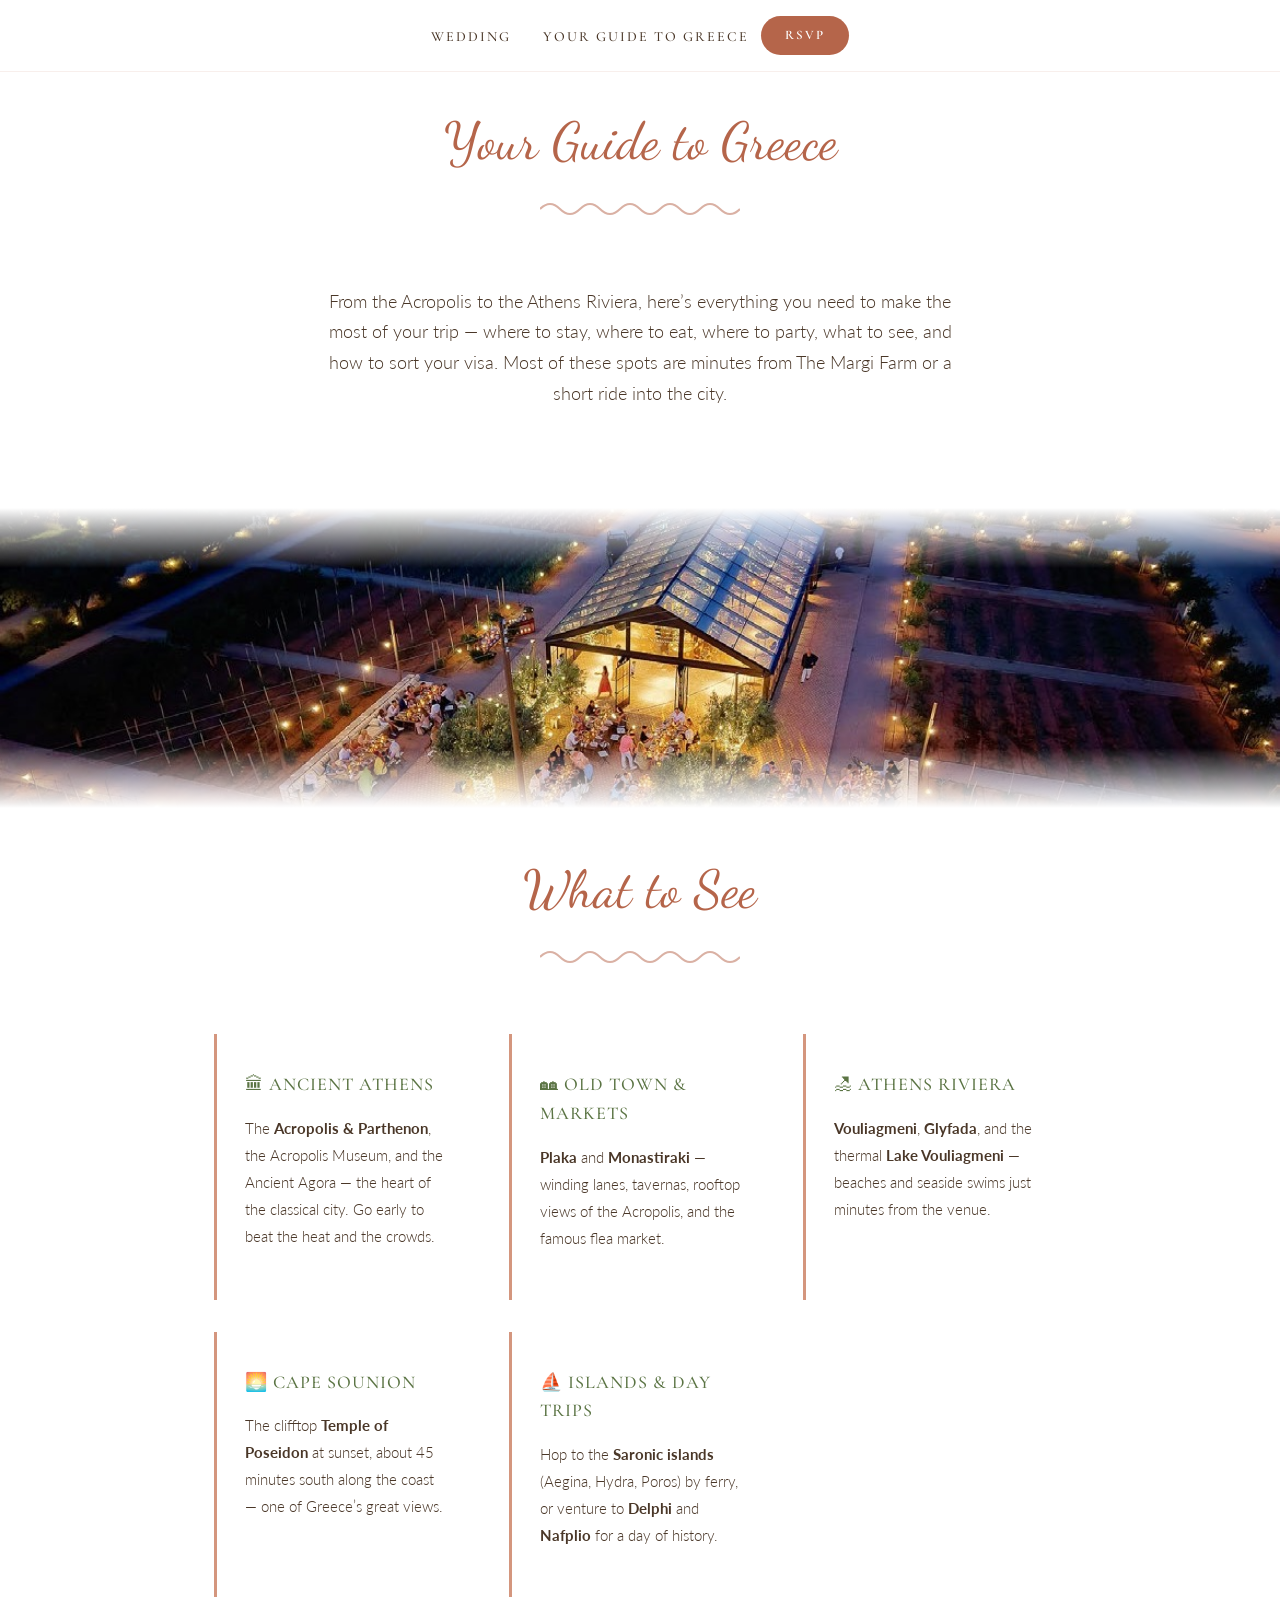
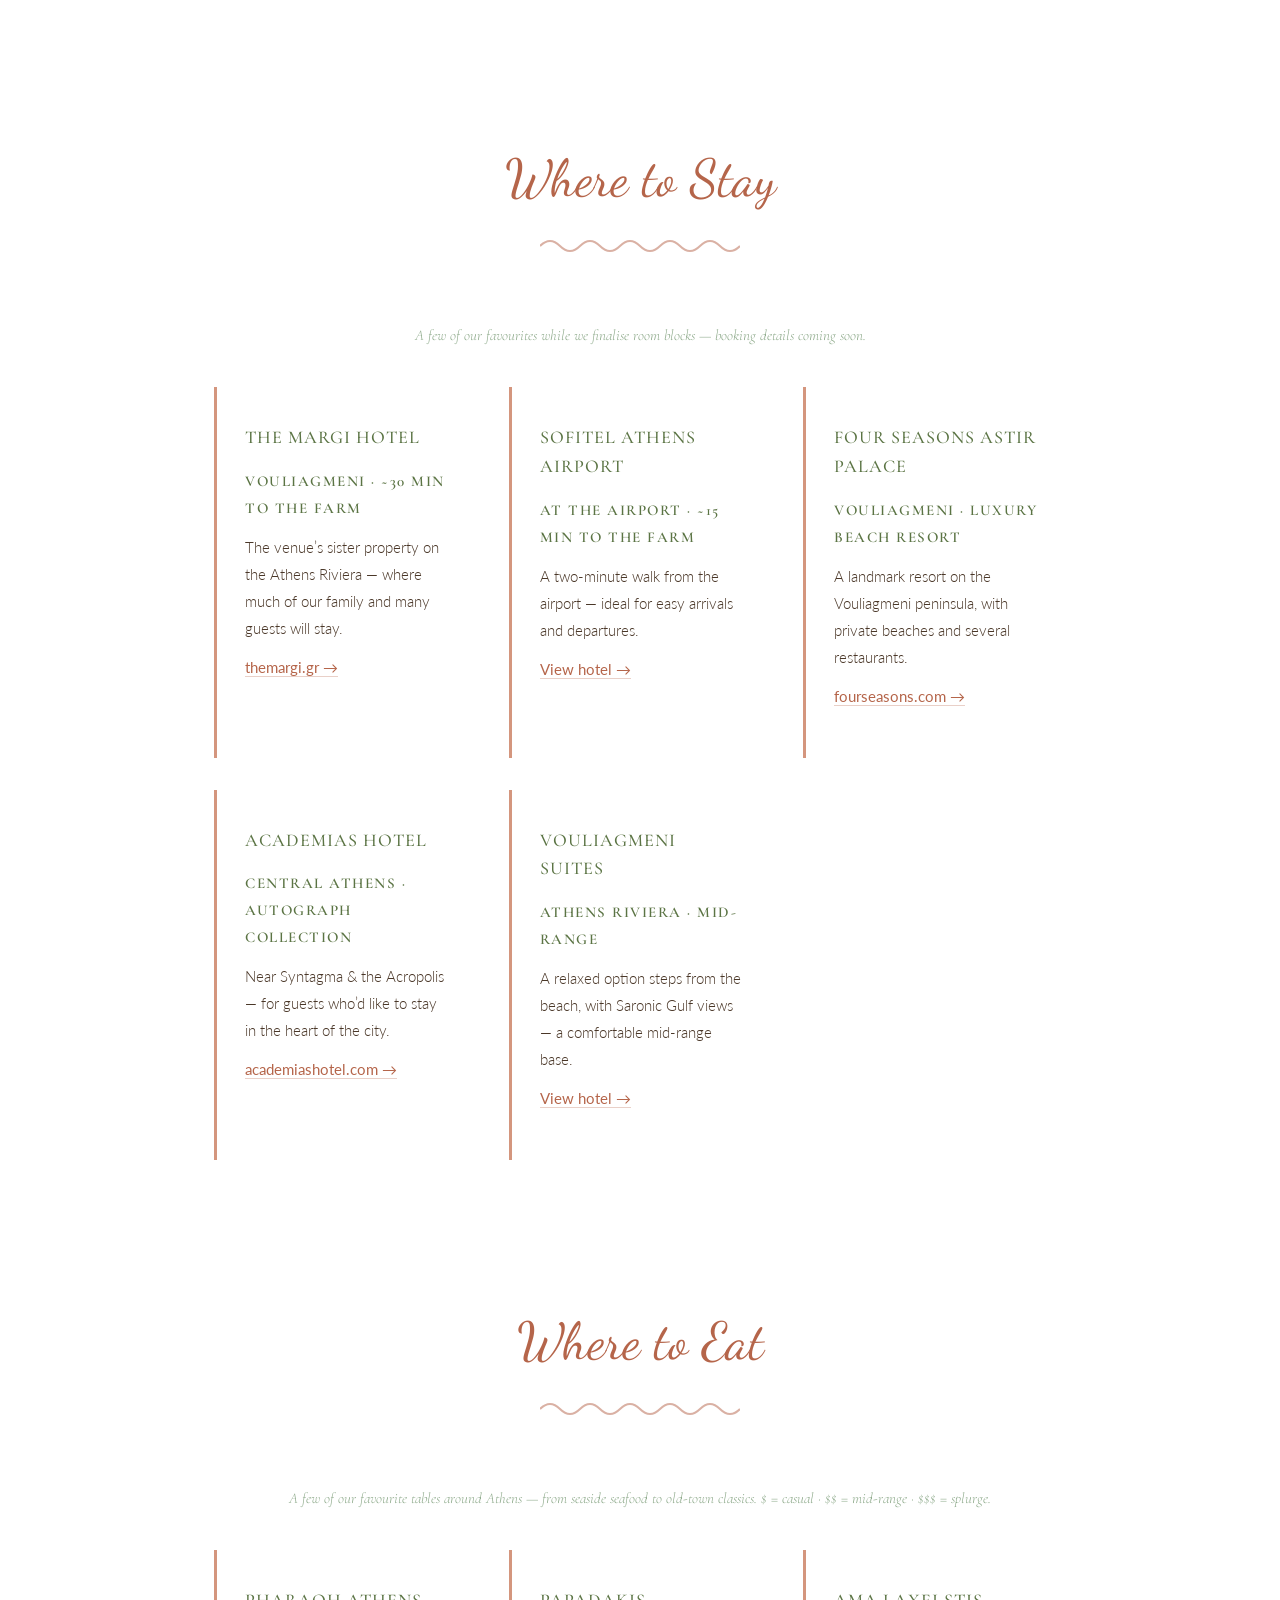
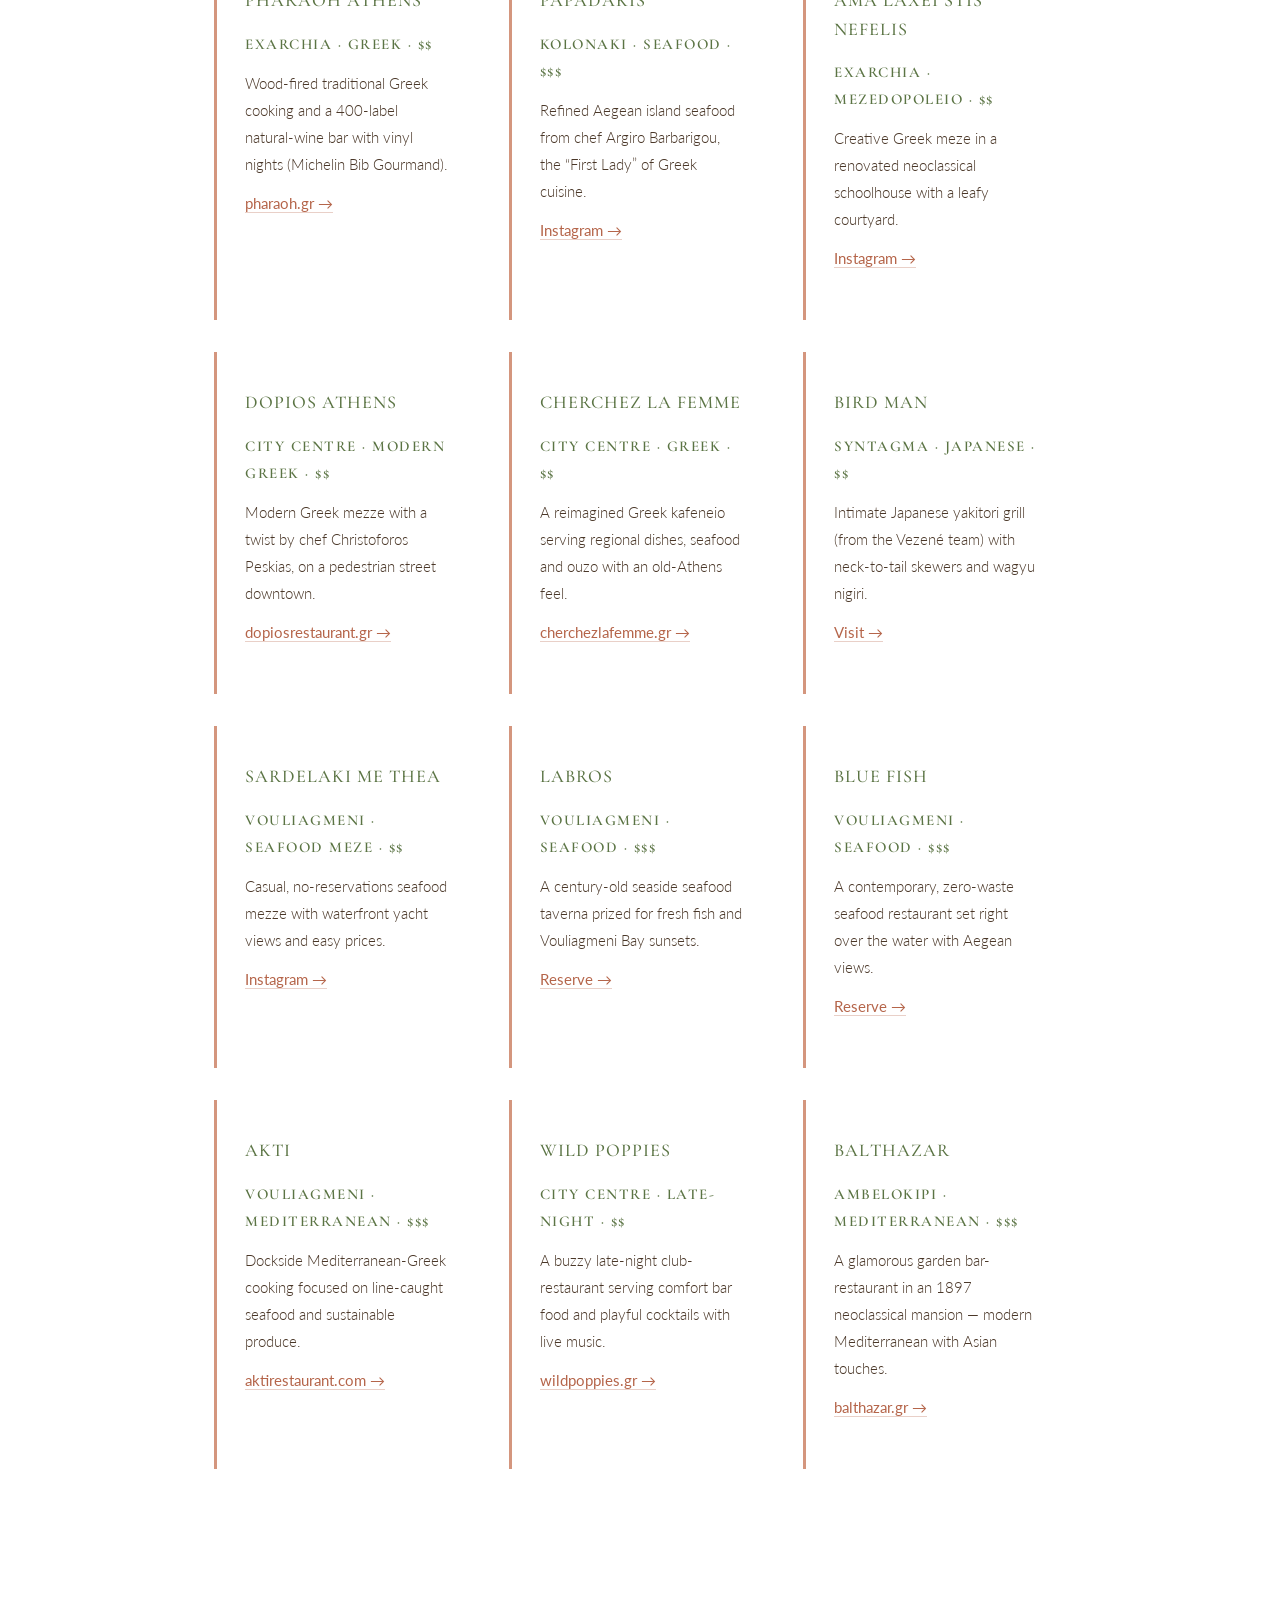
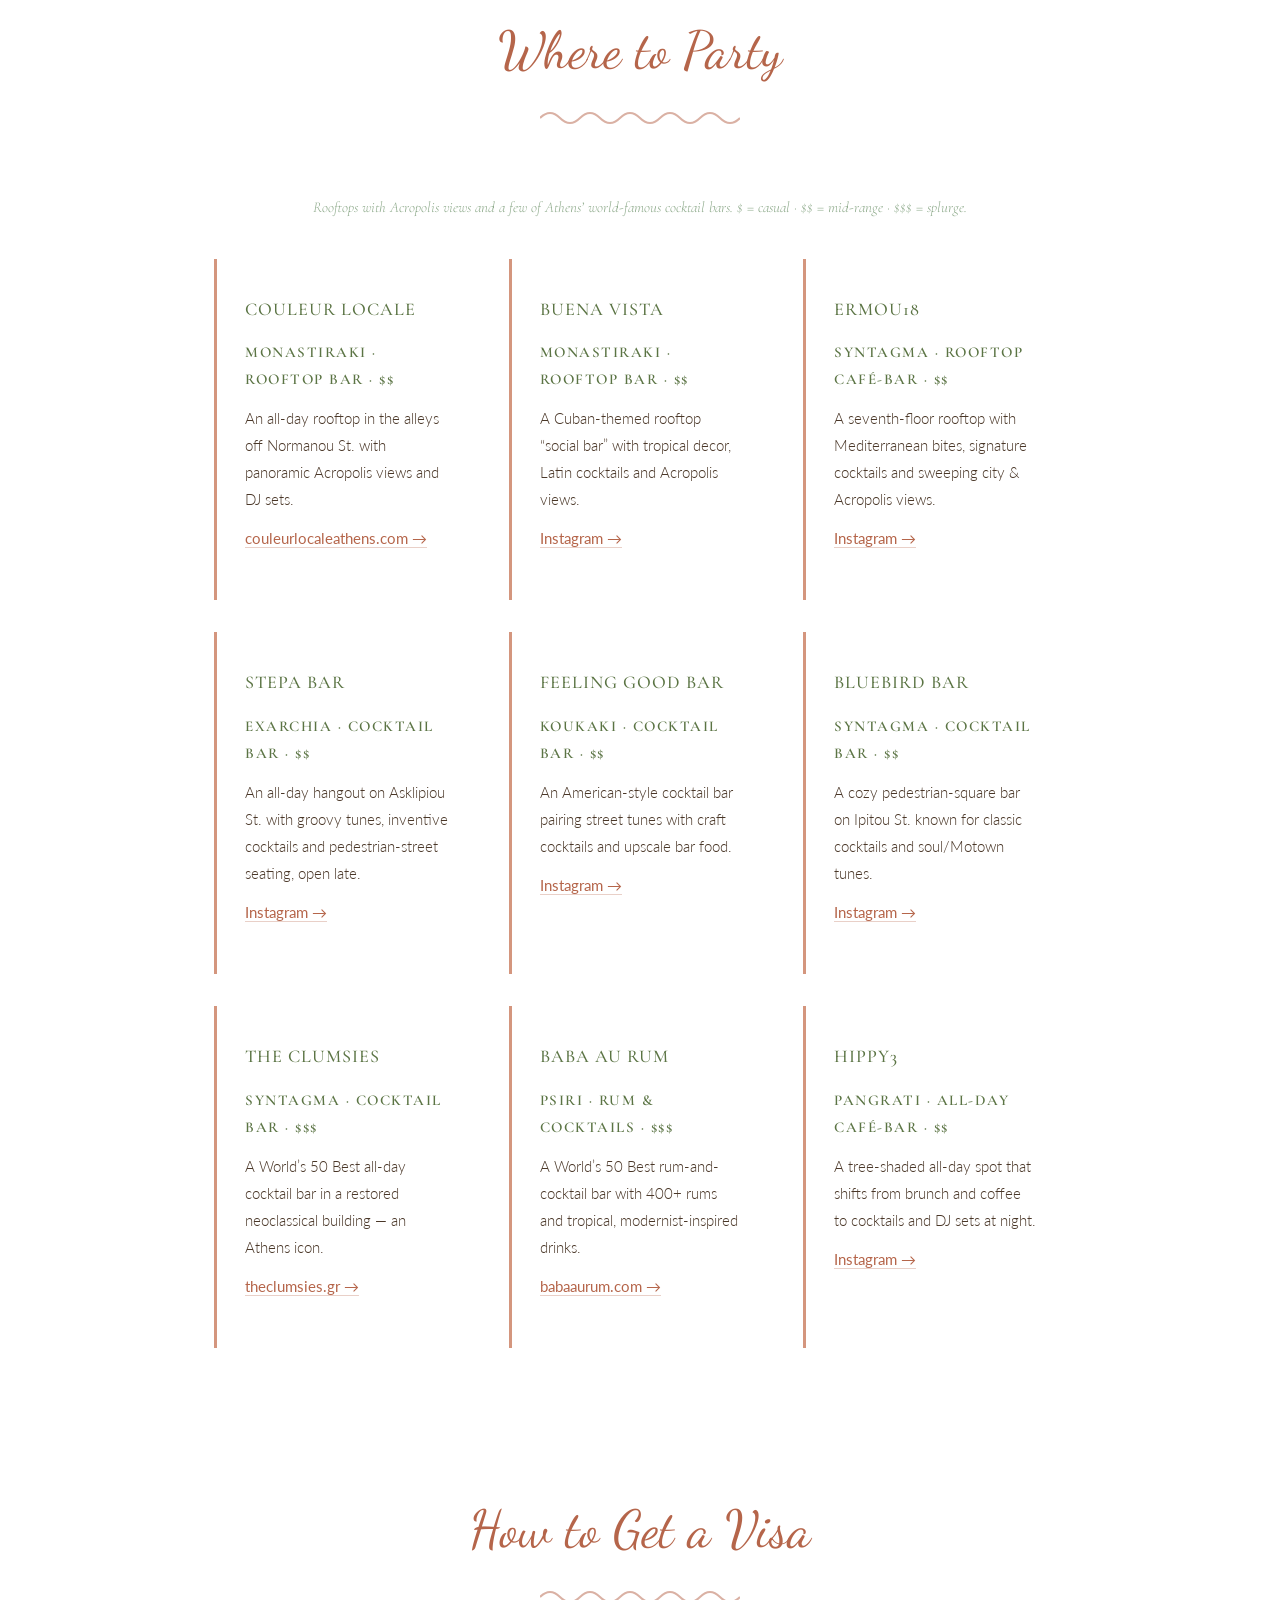
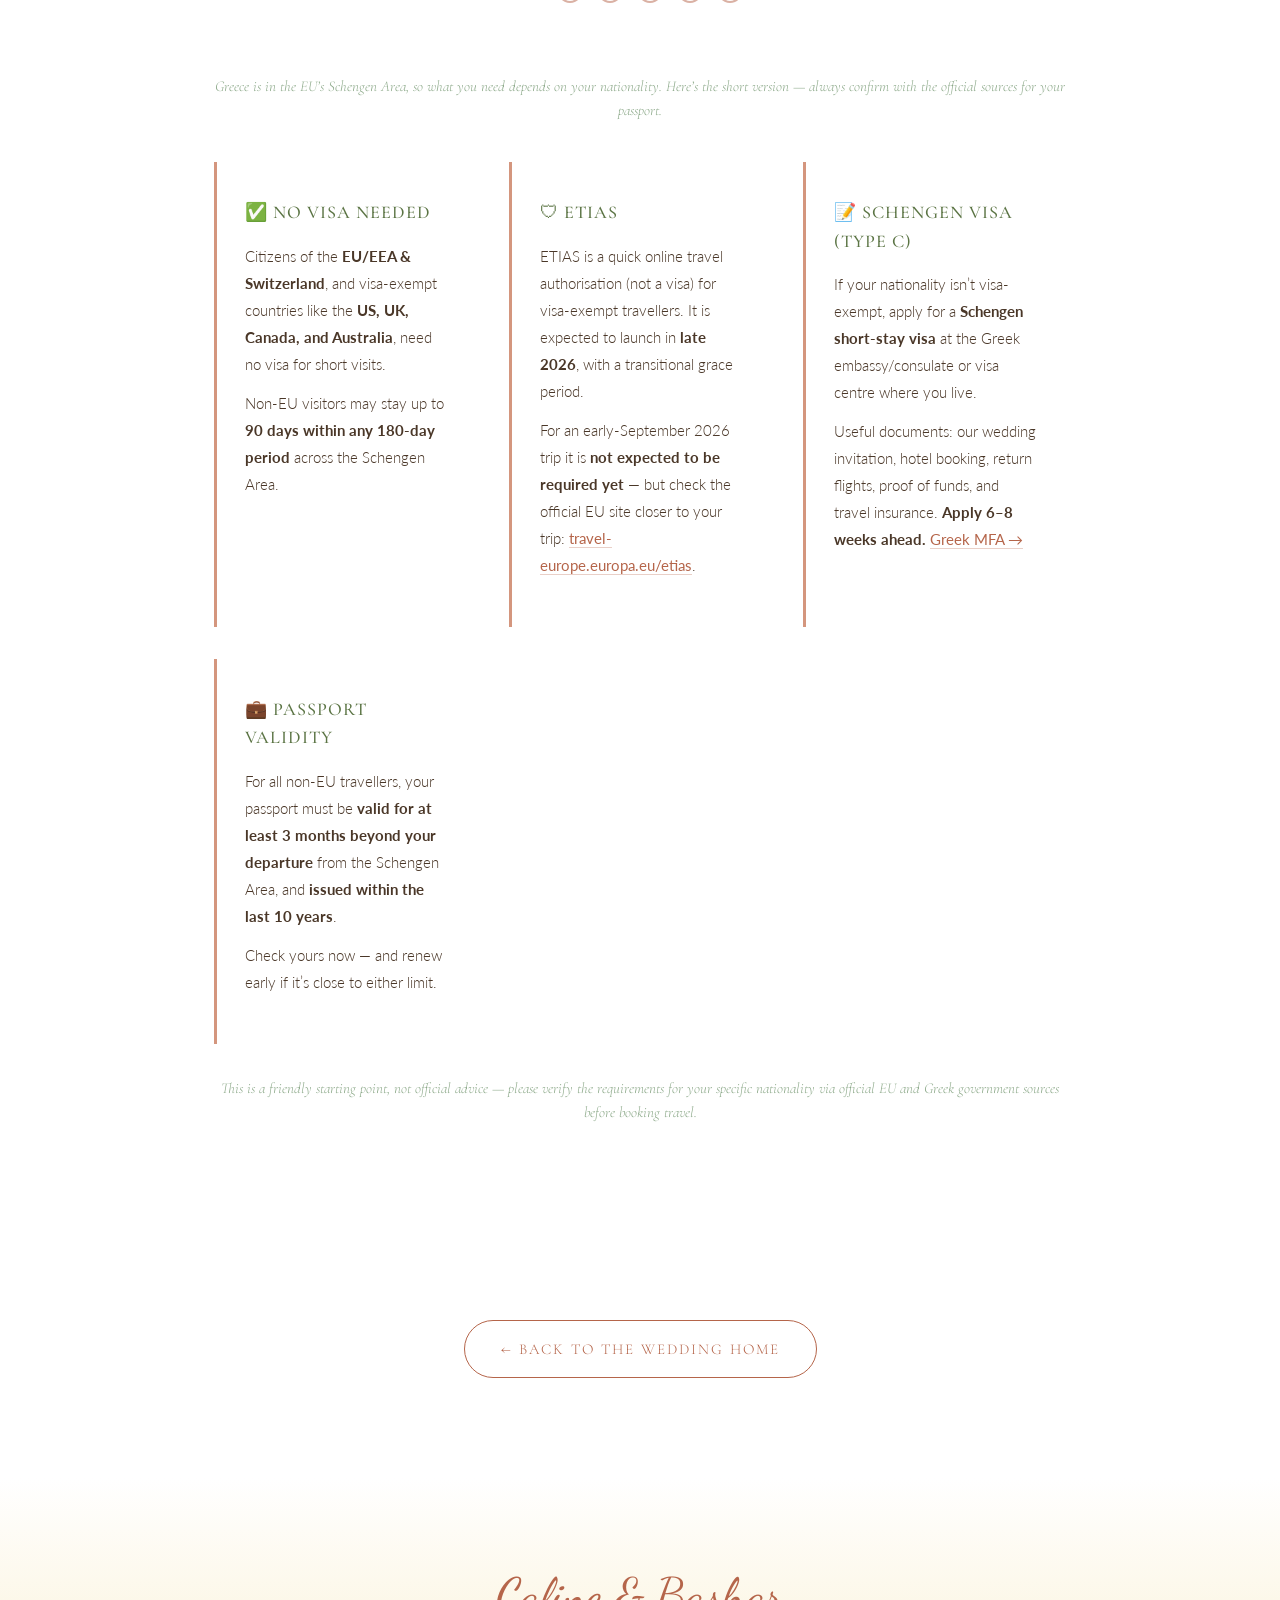
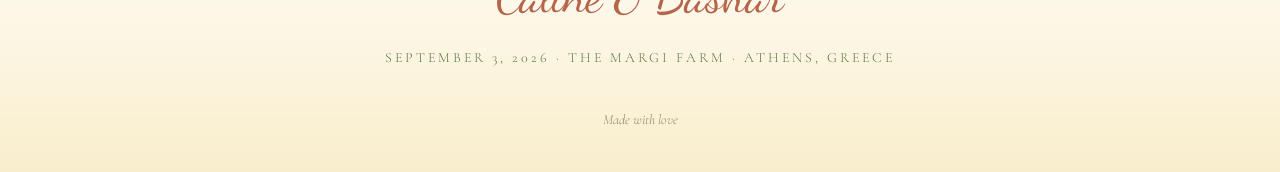
==== commit 7c2f86cc: "Couple's curated guide picks, Krabo welcome dinner, mobile hero fixes - Welcome Dinner venue confirm" ====
--- a/guide.html
+++ b/guide.html
@@ -135,77 +135,79 @@
                 <path d="M0 10 Q 10 0, 20 10 T 40 10 T 60 10 T 80 10 T 100 10 T 120 10 T 140 10 T 160 10 T 180 10 T 200 10" stroke="#B5654A" stroke-width="2" fill="none" opacity="0.5"/>
             </svg>
         </div>
-        <p class="travel-subnote fade-in">A hand-picked mix of seaside fine dining and beloved old-town tavernas. Book the upscale spots ahead. <em>$ = casual · $$ = mid-range · $$$ = splurge.</em></p>
-
-        <h3 class="travel-subhead fade-in">Athens Riviera <span style="font-size: 0.6em;">(near the venue)</span></h3>
-        <div class="wavy-divider wavy-divider--subhead fade-in">
-            <svg viewBox="0 0 200 20" fill="none" xmlns="http://www.w3.org/2000/svg">
-                <path d="M0 10 Q 10 0, 20 10 T 40 10 T 60 10 T 80 10 T 100 10 T 120 10 T 140 10 T 160 10 T 180 10 T 200 10" stroke="#B5654A" stroke-width="2" fill="none" opacity="0.5"/>
-            </svg>
-        </div>
-        <div class="travel-cards">
-            <div class="travel-card fade-in">
-                <h3>Pelagos</h3>
-                <p class="card-meta">Vouliagmeni · Fine dining · $$$</p>
-                <p>Michelin-starred Mediterranean and elevated seafood at the Four Seasons Astir Palace, with sea views. The Riviera&rsquo;s special-occasion address.</p>
-                <p><a href="https://www.fourseasons.com/athens/dining/restaurants/pelagos/" target="_blank" rel="noopener">View restaurant &rarr;</a></p>
-            </div>
-            <div class="travel-card fade-in">
-                <h3>Ithaki</h3>
+        <p class="travel-subnote fade-in">A few of our favourite tables around Athens &mdash; from seaside seafood to old-town classics. <em>$ = casual · $$ = mid-range · $$$ = splurge.</em></p>
+        <div class="travel-cards">
+            <div class="travel-card fade-in">
+                <h3>Pharaoh Athens</h3>
+                <p class="card-meta">Exarchia · Greek · $$</p>
+                <p>Wood-fired traditional Greek cooking and a 400-label natural-wine bar with vinyl nights (Michelin Bib Gourmand).</p>
+                <p><a href="https://www.pharaoh.gr/" target="_blank" rel="noopener">pharaoh.gr &rarr;</a></p>
+            </div>
+            <div class="travel-card fade-in">
+                <h3>Papadakis</h3>
+                <p class="card-meta">Kolonaki · Seafood · $$$</p>
+                <p>Refined Aegean island seafood from chef Argiro Barbarigou, the &ldquo;First Lady&rdquo; of Greek cuisine.</p>
+                <p><a href="https://www.instagram.com/papadakisrestaurant/" target="_blank" rel="noopener">Instagram &rarr;</a></p>
+            </div>
+            <div class="travel-card fade-in">
+                <h3>Ama Laxei stis Nefelis</h3>
+                <p class="card-meta">Exarchia · Mezedopoleio · $$</p>
+                <p>Creative Greek meze in a renovated neoclassical schoolhouse with a leafy courtyard.</p>
+                <p><a href="https://www.instagram.com/amalaxeinef/?hl=en" target="_blank" rel="noopener">Instagram &rarr;</a></p>
+            </div>
+            <div class="travel-card fade-in">
+                <h3>Dopios Athens</h3>
+                <p class="card-meta">City centre · Modern Greek · $$</p>
+                <p>Modern Greek mezze with a twist by chef Christoforos Peskias, on a pedestrian street downtown.</p>
+                <p><a href="https://dopiosrestaurant.gr/" target="_blank" rel="noopener">dopiosrestaurant.gr &rarr;</a></p>
+            </div>
+            <div class="travel-card fade-in">
+                <h3>Cherchez la Femme</h3>
+                <p class="card-meta">City centre · Greek · $$</p>
+                <p>A reimagined Greek kafeneio serving regional dishes, seafood and ouzo with an old-Athens feel.</p>
+                <p><a href="https://cherchezlafemme.gr/" target="_blank" rel="noopener">cherchezlafemme.gr &rarr;</a></p>
+            </div>
+            <div class="travel-card fade-in">
+                <h3>Bird Man</h3>
+                <p class="card-meta">Syntagma · Japanese · $$</p>
+                <p>Intimate Japanese yakitori grill (from the Vezené team) with neck-to-tail skewers and wagyu nigiri.</p>
+                <p><a href="https://linktr.ee/birdmanathens" target="_blank" rel="noopener">Visit &rarr;</a></p>
+            </div>
+            <div class="travel-card fade-in">
+                <h3>Sardelaki me Thea</h3>
+                <p class="card-meta">Vouliagmeni · Seafood meze · $$</p>
+                <p>Casual, no-reservations seafood mezze with waterfront yacht views and easy prices.</p>
+                <p><a href="https://www.instagram.com/sardelaki_me_thea/?hl=en" target="_blank" rel="noopener">Instagram &rarr;</a></p>
+            </div>
+            <div class="travel-card fade-in">
+                <h3>Labros</h3>
                 <p class="card-meta">Vouliagmeni · Seafood · $$$</p>
-                <p>A glamorous, long-running fish restaurant perched over Vouliagmeni Bay — romantic at sunset.</p>
-                <p><a href="https://ithakirestaurantbar.gr/" target="_blank" rel="noopener">ithakirestaurantbar.gr &rarr;</a></p>
-            </div>
-            <div class="travel-card fade-in">
-                <h3>Moorings</h3>
-                <p class="card-meta">Astir Marina, Vouliagmeni · Mediterranean · $$</p>
-                <p>A relaxed-but-polished marina restaurant with Mediterranean plates, cocktails, and yacht-side views. Great for a long lunch.</p>
-                <p><a href="https://www.moorings.gr/" target="_blank" rel="noopener">moorings.gr &rarr;</a></p>
-            </div>
-            <div class="travel-card fade-in">
-                <h3>Mylos Glyfada</h3>
-                <p class="card-meta">Glyfada · Mediterranean–Asian · $$$</p>
-                <p>A stylish restaurant and champagne bar (sibling of the famed Santorini Mylos) — refined and buzzy.</p>
-                <p><a href="https://www.mylosglyfada.com/" target="_blank" rel="noopener">mylosglyfada.com &rarr;</a></p>
-            </div>
-        </div>
-
-        <h3 class="travel-subhead fade-in">Central Athens</h3>
-        <div class="wavy-divider wavy-divider--subhead fade-in">
-            <svg viewBox="0 0 200 20" fill="none" xmlns="http://www.w3.org/2000/svg">
-                <path d="M0 10 Q 10 0, 20 10 T 40 10 T 60 10 T 80 10 T 100 10 T 120 10 T 140 10 T 160 10 T 180 10 T 200 10" stroke="#B5654A" stroke-width="2" fill="none" opacity="0.5"/>
-            </svg>
-        </div>
-        <div class="travel-cards">
-            <div class="travel-card fade-in">
-                <h3>Strofi</h3>
-                <p class="card-meta">Acropolis / Makrigianni · Greek · $$$</p>
-                <p>An Athenian institution since 1975, famous for its rooftop terrace with a direct, floodlit view of the Parthenon.</p>
-                <p><a href="https://strofi.gr/" target="_blank" rel="noopener">strofi.gr &rarr;</a></p>
-            </div>
-            <div class="travel-card fade-in">
-                <h3>Mani Mani</h3>
-                <p class="card-meta">Koukaki · Refined Greek · $$</p>
-                <p>A warm, two-storey spot serving refined dishes inspired by the Mani region of the Peloponnese.</p>
-                <p><a href="https://www.manimani.com.gr/" target="_blank" rel="noopener">manimani.com.gr &rarr;</a></p>
-            </div>
-            <div class="travel-card fade-in">
-                <h3>Ta Karamanlidika tou Fani</h3>
-                <p class="card-meta">Psyrri · Meze &amp; deli · $$</p>
-                <p>A deli-meets-mezedopoleio celebrated for cured meats, cheeses, and shareable Greek meze. Lively and great for a group.</p>
-                <p><a href="https://www.karamanlidika.gr/language/en/" target="_blank" rel="noopener">karamanlidika.gr &rarr;</a></p>
-            </div>
-            <div class="travel-card fade-in">
-                <h3>Scholarhio (Ouzeri Kouklis)</h3>
-                <p class="card-meta">Plaka · Ouzeri · $</p>
-                <p>A beloved Plaka ouzeri since 1935. Order a tray of mezedes, share everything, and soak up old-Athens charm.</p>
-                <p><a href="https://www.scholarhio.gr/" target="_blank" rel="noopener">scholarhio.gr &rarr;</a></p>
-            </div>
-            <div class="travel-card fade-in">
-                <h3>Klimataria</h3>
-                <p class="card-meta">Theatrou Square, Psyrri · Taverna · $$</p>
-                <p>A traditional taverna since 1927 with hearty home cooking and live rembetiko music most evenings — a festive night out.</p>
-                <p><a href="https://klimataria.gr/en/" target="_blank" rel="noopener">klimataria.gr &rarr;</a></p>
+                <p>A century-old seaside seafood taverna prized for fresh fish and Vouliagmeni Bay sunsets.</p>
+                <p><a href="https://www.i-host.gr/Reservations/New?restaurant=69&amp;channel=instagram&amp;lang=en" target="_blank" rel="noopener">Reserve &rarr;</a></p>
+            </div>
+            <div class="travel-card fade-in">
+                <h3>Blue Fish</h3>
+                <p class="card-meta">Vouliagmeni · Seafood · $$$</p>
+                <p>A contemporary, zero-waste seafood restaurant set right over the water with Aegean views.</p>
+                <p><a href="https://www.i-host.gr/Reservations/New?restaurant=283&amp;channel=instagram&amp;lang=en" target="_blank" rel="noopener">Reserve &rarr;</a></p>
+            </div>
+            <div class="travel-card fade-in">
+                <h3>Akti</h3>
+                <p class="card-meta">Vouliagmeni · Mediterranean · $$$</p>
+                <p>Dockside Mediterranean-Greek cooking focused on line-caught seafood and sustainable produce.</p>
+                <p><a href="https://aktirestaurant.com/" target="_blank" rel="noopener">aktirestaurant.com &rarr;</a></p>
+            </div>
+            <div class="travel-card fade-in">
+                <h3>Wild Poppies</h3>
+                <p class="card-meta">City centre · Late-night · $$</p>
+                <p>A buzzy late-night club-restaurant serving comfort bar food and playful cocktails with live music.</p>
+                <p><a href="https://wildpoppies.gr/en/" target="_blank" rel="noopener">wildpoppies.gr &rarr;</a></p>
+            </div>
+            <div class="travel-card fade-in">
+                <h3>Balthazar</h3>
+                <p class="card-meta">Ambelokipi · Mediterranean · $$$</p>
+                <p>A glamorous garden bar-restaurant in an 1897 neoclassical mansion — modern Mediterranean with Asian touches.</p>
+                <p><a href="https://balthazar.gr/en/" target="_blank" rel="noopener">balthazar.gr &rarr;</a></p>
             </div>
         </div>
     </section>
@@ -218,71 +220,61 @@
                 <path d="M0 10 Q 10 0, 20 10 T 40 10 T 60 10 T 80 10 T 100 10 T 120 10 T 140 10 T 160 10 T 180 10 T 200 10" stroke="#B5654A" stroke-width="2" fill="none" opacity="0.5"/>
             </svg>
         </div>
-        <p class="travel-subnote fade-in">From cliffside beach clubs to award-winning cocktail bars. Early September is peak season, so the seaside spots are in full swing.</p>
-
-        <h3 class="travel-subhead fade-in">On the Coast <span style="font-size: 0.6em;">(beach clubs &amp; seaside bars)</span></h3>
-        <div class="wavy-divider wavy-divider--subhead fade-in">
-            <svg viewBox="0 0 200 20" fill="none" xmlns="http://www.w3.org/2000/svg">
-                <path d="M0 10 Q 10 0, 20 10 T 40 10 T 60 10 T 80 10 T 100 10 T 120 10 T 140 10 T 160 10 T 180 10 T 200 10" stroke="#B5654A" stroke-width="2" fill="none" opacity="0.5"/>
-            </svg>
-        </div>
-        <div class="travel-cards">
-            <div class="travel-card fade-in">
-                <h3>Island Athens Riviera</h3>
-                <p class="card-meta">Varkiza · Beach club · $$$</p>
-                <p>The legendary cliffside party spot — whitewashed terraces over the sea, a glamorous crowd, and big-name DJ sets.</p>
-                <p><a href="https://www.islandresortathensriviera.com/" target="_blank" rel="noopener">islandresortathensriviera.com &rarr;</a></p>
-            </div>
-            <div class="travel-card fade-in">
-                <h3>Bolivar Beach Bar</h3>
-                <p class="card-meta">Alimos · Beach bar · $$</p>
-                <p>One of the biggest, most popular beach clubs in Athens — palm trees, a sandy dancefloor, DJ sets and live concerts.</p>
-                <p><a href="https://www.bolivar.gr/" target="_blank" rel="noopener">bolivar.gr &rarr;</a></p>
-            </div>
-            <div class="travel-card fade-in">
-                <h3>Astir Beach</h3>
-                <p class="card-meta">Vouliagmeni · Luxury beach club · $$$</p>
-                <p>The most iconic stretch of sand on the Riviera, in a sheltered cove — old-school glamour with the 40Forty bar as a social hub.</p>
-                <p><a href="https://astir.gr/beach/astir-beach-clubs/" target="_blank" rel="noopener">astir.gr &rarr;</a></p>
-            </div>
-            <div class="travel-card fade-in">
-                <h3>Balux Café</h3>
-                <p class="card-meta">Glyfada · Seaside lounge · $$</p>
-                <p>A relaxed Miami-meets-Athens groove on the Glyfada waterfront — bean bags, a tiki-style bar, DJ sets and theme parties.</p>
-                <p><a href="https://www.instagram.com/baluxcafe/" target="_blank" rel="noopener">@baluxcafe &rarr;</a></p>
-            </div>
-        </div>
-
-        <h3 class="travel-subhead fade-in">In the City <span style="font-size: 0.6em;">(rooftops &amp; cocktail bars)</span></h3>
-        <div class="wavy-divider wavy-divider--subhead fade-in">
-            <svg viewBox="0 0 200 20" fill="none" xmlns="http://www.w3.org/2000/svg">
-                <path d="M0 10 Q 10 0, 20 10 T 40 10 T 60 10 T 80 10 T 100 10 T 120 10 T 140 10 T 160 10 T 180 10 T 200 10" stroke="#B5654A" stroke-width="2" fill="none" opacity="0.5"/>
-            </svg>
-        </div>
-        <div class="travel-cards">
-            <div class="travel-card fade-in">
-                <h3>Line</h3>
-                <p class="card-meta">Central Athens · Cocktail bar · $$$</p>
-                <p>No. 8 in The World&rsquo;s 50 Best Bars 2025 — an airy former gallery with a farm-to-glass, zero-waste ethos. A destination drink.</p>
-                <p><a href="https://lineathens.gr/" target="_blank" rel="noopener">lineathens.gr &rarr;</a></p>
+        <p class="travel-subnote fade-in">Rooftops with Acropolis views and a few of Athens&rsquo; world-famous cocktail bars. <em>$ = casual · $$ = mid-range · $$$ = splurge.</em></p>
+        <div class="travel-cards">
+            <div class="travel-card fade-in">
+                <h3>Couleur Locale</h3>
+                <p class="card-meta">Monastiraki · Rooftop bar · $$</p>
+                <p>An all-day rooftop in the alleys off Normanou St. with panoramic Acropolis views and DJ sets.</p>
+                <p><a href="https://couleurlocaleathens.com/en/" target="_blank" rel="noopener">couleurlocaleathens.com &rarr;</a></p>
+            </div>
+            <div class="travel-card fade-in">
+                <h3>Buena Vista</h3>
+                <p class="card-meta">Monastiraki · Rooftop bar · $$</p>
+                <p>A Cuban-themed rooftop &ldquo;social bar&rdquo; with tropical decor, Latin cocktails and Acropolis views.</p>
+                <p><a href="https://www.instagram.com/buenavistasocialbarathens/" target="_blank" rel="noopener">Instagram &rarr;</a></p>
+            </div>
+            <div class="travel-card fade-in">
+                <h3>Ermou18</h3>
+                <p class="card-meta">Syntagma · Rooftop café-bar · $$</p>
+                <p>A seventh-floor rooftop with Mediterranean bites, signature cocktails and sweeping city &amp; Acropolis views.</p>
+                <p><a href="https://www.instagram.com/ermou18/" target="_blank" rel="noopener">Instagram &rarr;</a></p>
+            </div>
+            <div class="travel-card fade-in">
+                <h3>Stepa Bar</h3>
+                <p class="card-meta">Exarchia · Cocktail bar · $$</p>
+                <p>An all-day hangout on Asklipiou St. with groovy tunes, inventive cocktails and pedestrian-street seating, open late.</p>
+                <p><a href="https://www.instagram.com/stepa_athens/" target="_blank" rel="noopener">Instagram &rarr;</a></p>
+            </div>
+            <div class="travel-card fade-in">
+                <h3>Feeling Good Bar</h3>
+                <p class="card-meta">Koukaki · Cocktail bar · $$</p>
+                <p>An American-style cocktail bar pairing street tunes with craft cocktails and upscale bar food.</p>
+                <p><a href="https://www.instagram.com/feelingoodathens/" target="_blank" rel="noopener">Instagram &rarr;</a></p>
+            </div>
+            <div class="travel-card fade-in">
+                <h3>Bluebird Bar</h3>
+                <p class="card-meta">Syntagma · Cocktail bar · $$</p>
+                <p>A cozy pedestrian-square bar on Ipitou St. known for classic cocktails and soul/Motown tunes.</p>
+                <p><a href="https://www.instagram.com/bluebird_bar/" target="_blank" rel="noopener">Instagram &rarr;</a></p>
             </div>
             <div class="travel-card fade-in">
                 <h3>The Clumsies</h3>
-                <p class="card-meta">Near Syntagma · Cocktail bar · $$$</p>
-                <p>A three-storey cocktail &ldquo;pleasure palace,&rdquo; a fixture on The World&rsquo;s 50 Best Bars list, showcasing Greek ingredients.</p>
+                <p class="card-meta">Syntagma · Cocktail bar · $$$</p>
+                <p>A World&rsquo;s 50 Best all-day cocktail bar in a restored neoclassical building &mdash; an Athens icon.</p>
                 <p><a href="https://www.theclumsies.gr/" target="_blank" rel="noopener">theclumsies.gr &rarr;</a></p>
             </div>
             <div class="travel-card fade-in">
                 <h3>Baba au Rum</h3>
-                <p class="card-meta">Psiri · Rum &amp; cocktails · $$</p>
-                <p>No. 27 in The World&rsquo;s 50 Best Bars 2025 — the rum oracle of Athens, with 400+ labels and tropical, seriously good drinks.</p>
+                <p class="card-meta">Psiri · Rum &amp; cocktails · $$$</p>
+                <p>A World&rsquo;s 50 Best rum-and-cocktail bar with 400+ rums and tropical, modernist-inspired drinks.</p>
                 <p><a href="https://www.babaaurum.com/" target="_blank" rel="noopener">babaaurum.com &rarr;</a></p>
             </div>
             <div class="travel-card fade-in">
-                <h3>A for Athens</h3>
-                <p class="card-meta">Monastiraki · Rooftop bar · $$</p>
-                <p>The classic Acropolis-view rooftop, right over Monastiraki Square — perfect for sunset drinks. Reservations recommended.</p>
-                <p><a href="https://aforathens.com/bar-restaurant/" target="_blank" rel="noopener">aforathens.com &rarr;</a></p>
+                <h3>Hippy3</h3>
+                <p class="card-meta">Pangrati · All-day café-bar · $$</p>
+                <p>A tree-shaded all-day spot that shifts from brunch and coffee to cocktails and DJ sets at night.</p>
+                <p><a href="https://www.instagram.com/hippy3athens/" target="_blank" rel="noopener">Instagram &rarr;</a></p>
             </div>
         </div>
     </section>
--- a/assets/styles.css
+++ b/assets/styles.css
@@ -915,8 +915,29 @@
                 padding: 40px 20px 120px;
             }
 
+            /* Keep hero text within the viewport so the title wraps instead of clipping */
+            .hero-content {
+                max-width: 100%;
+            }
+
+            .hero-location {
+                letter-spacing: 2px;
+            }
+
+            .hero-names {
+                font-size: clamp(30px, 8vw, 54px);
+                line-height: 1.12;
+            }
+
+            /* Cover the whole hero with the backdrop so the golden gradient
+               doesn't show as a yellow band above the (portrait) image */
             .hero-bg {
                 max-width: 100%;
+                top: 0;
+                bottom: auto;
+                height: 100%;
+                object-fit: cover;
+                object-position: center;
             }
 
             .countdown {
@@ -947,10 +968,6 @@
         }
 
         @media (max-width: 480px) {
-            .hero-names {
-                font-size: 42px;
-            }
-
             .countdown-number {
                 font-size: 28px;
             }
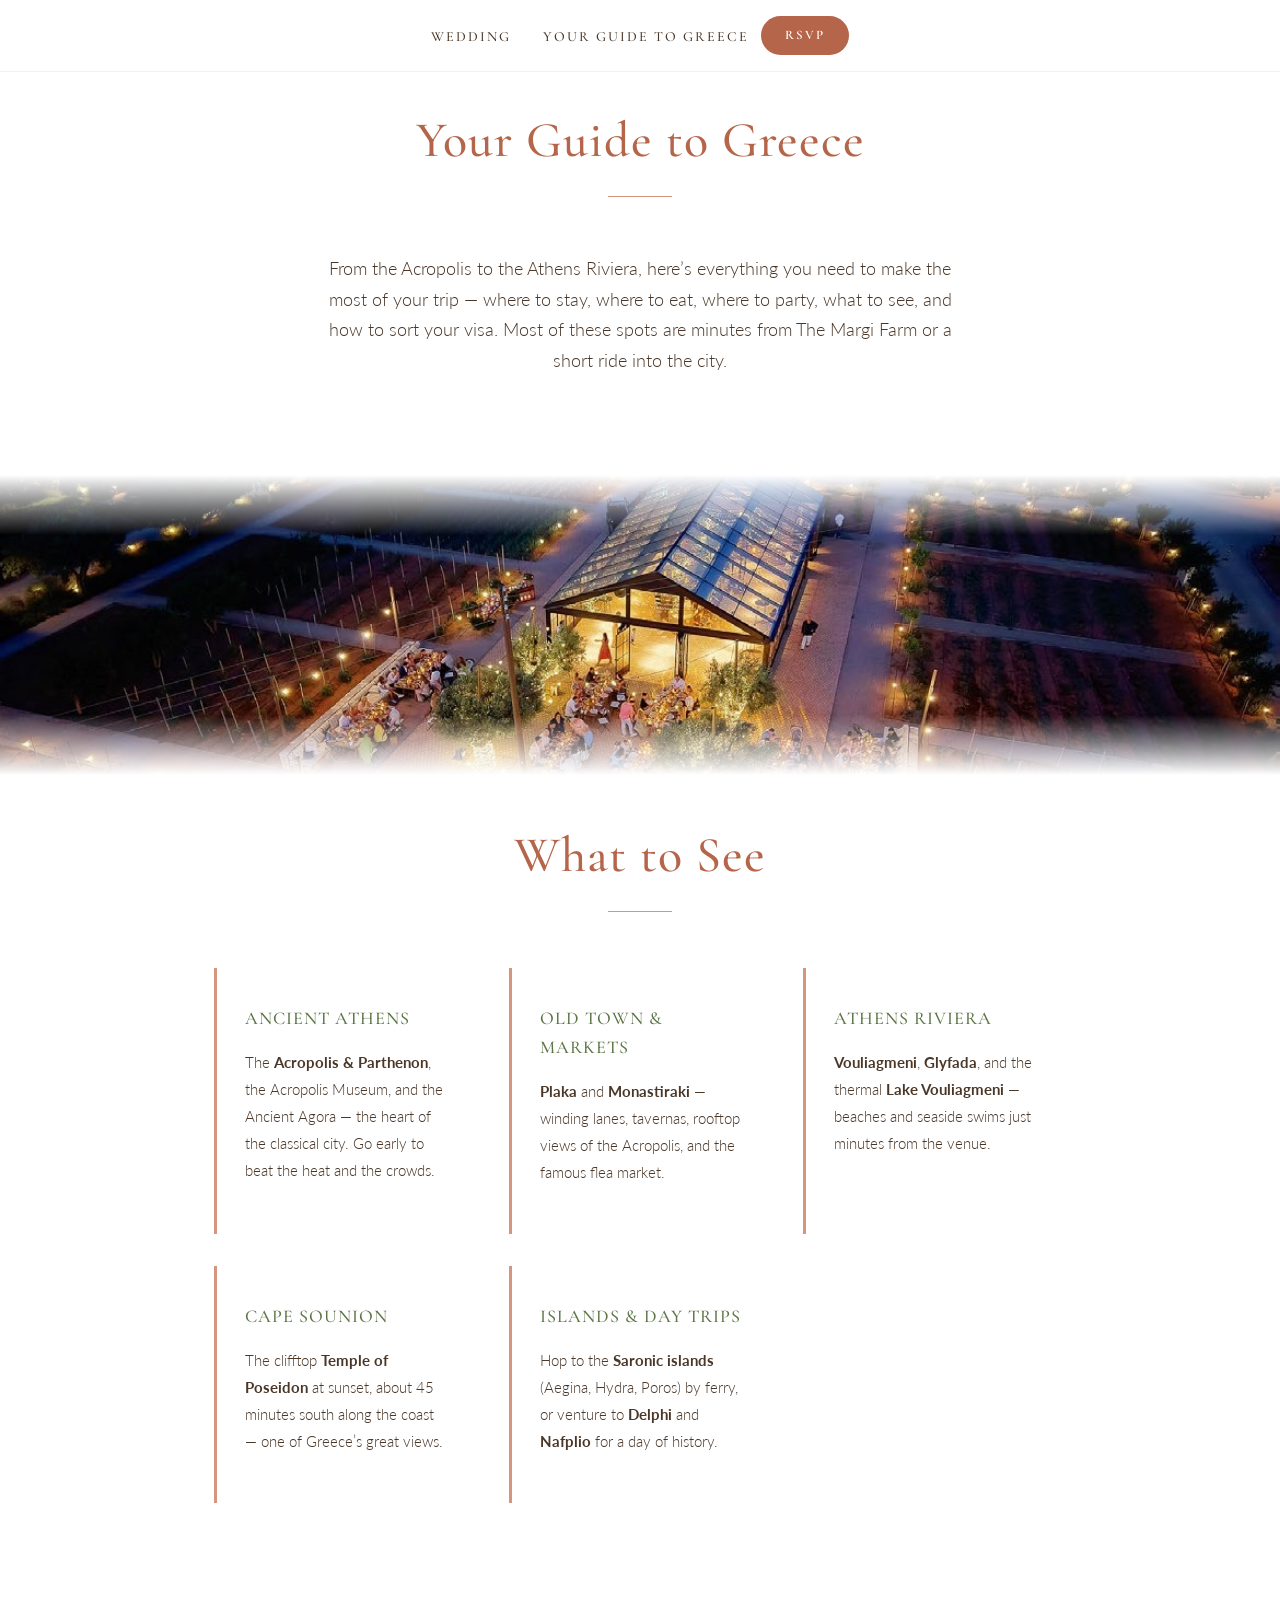
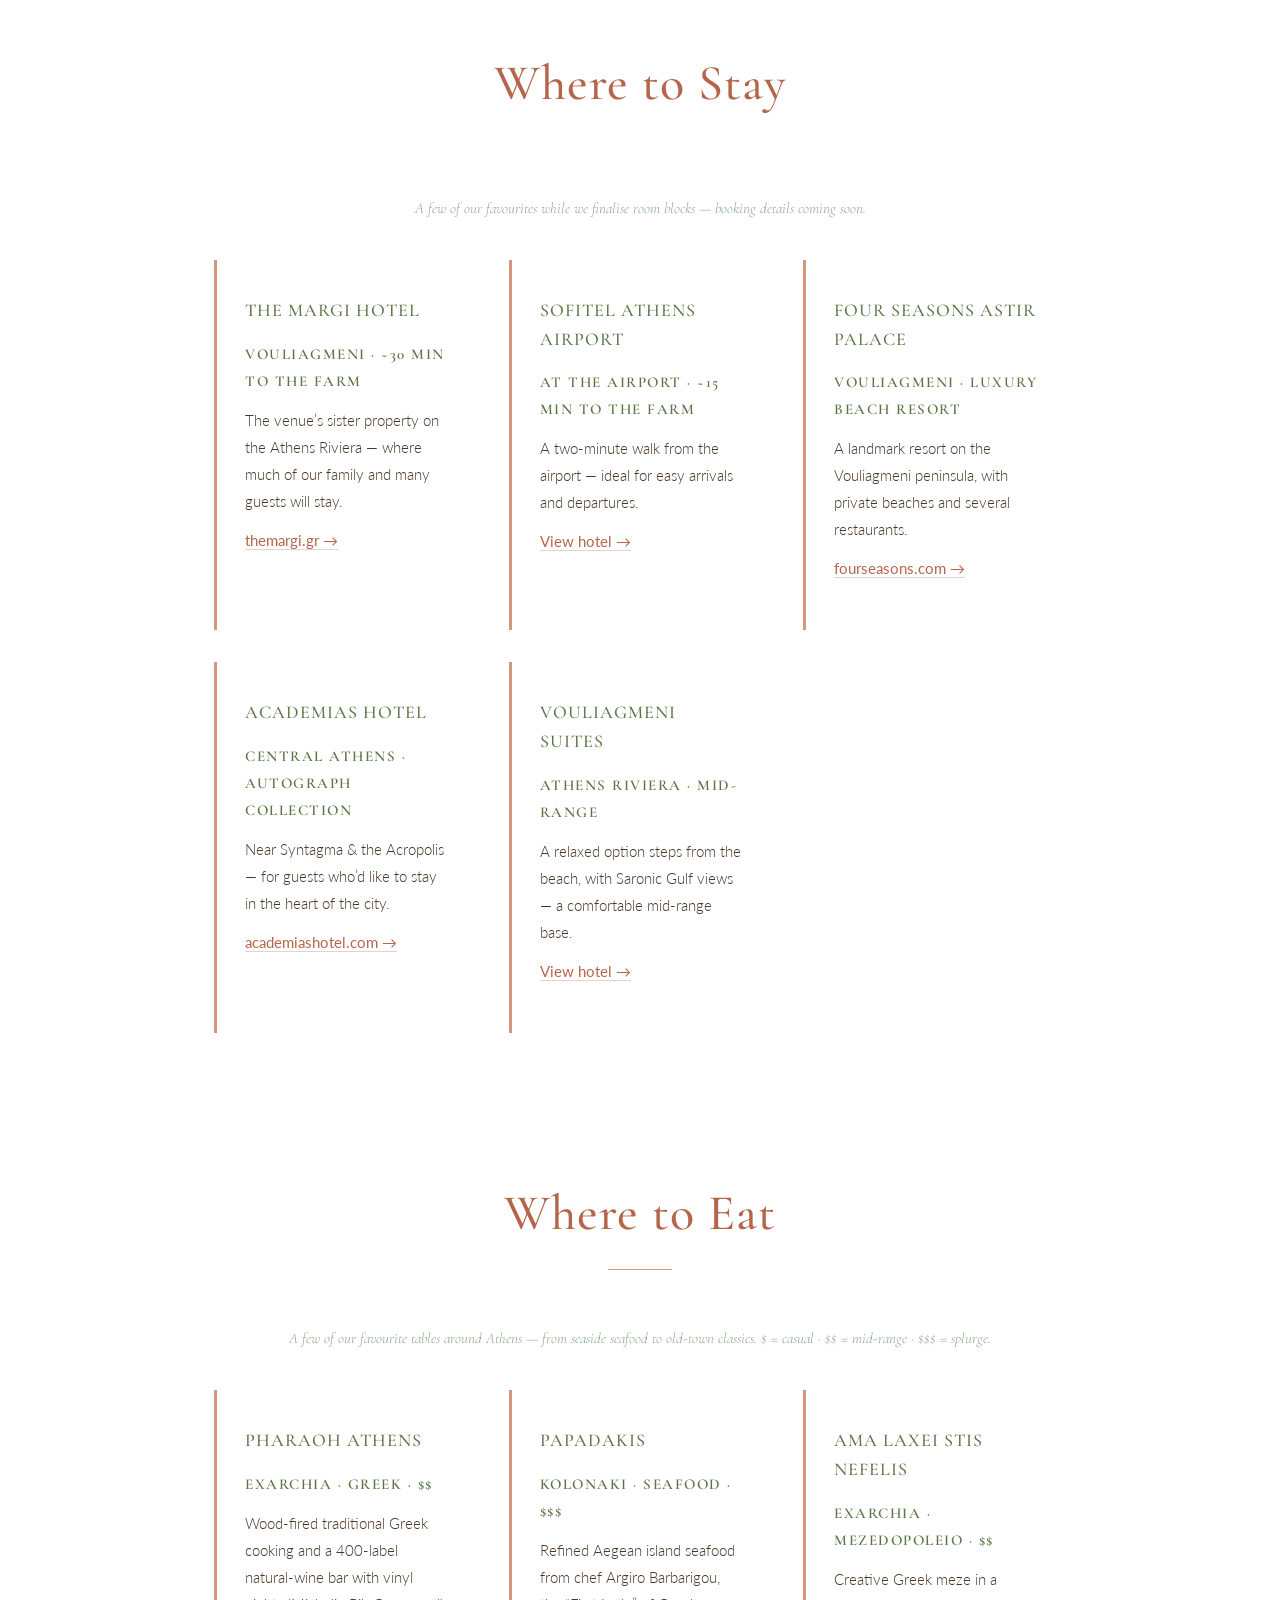
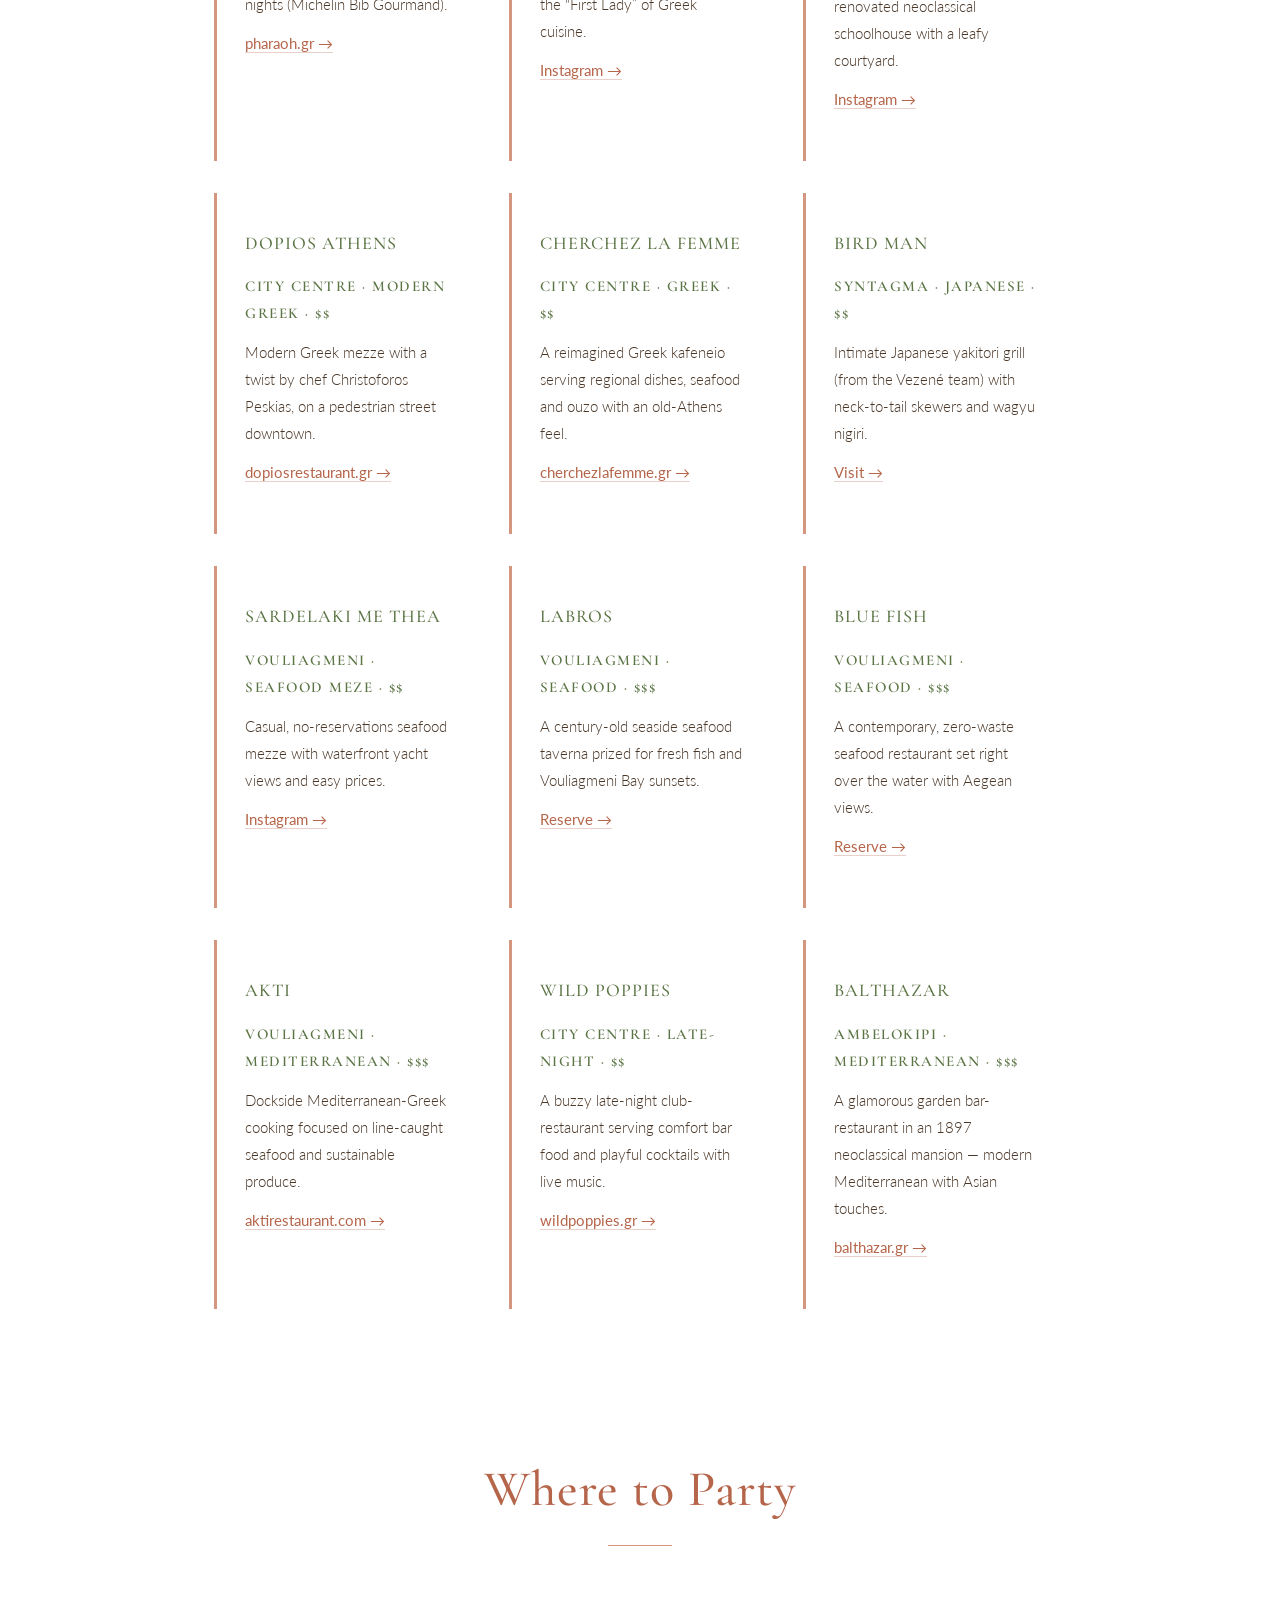
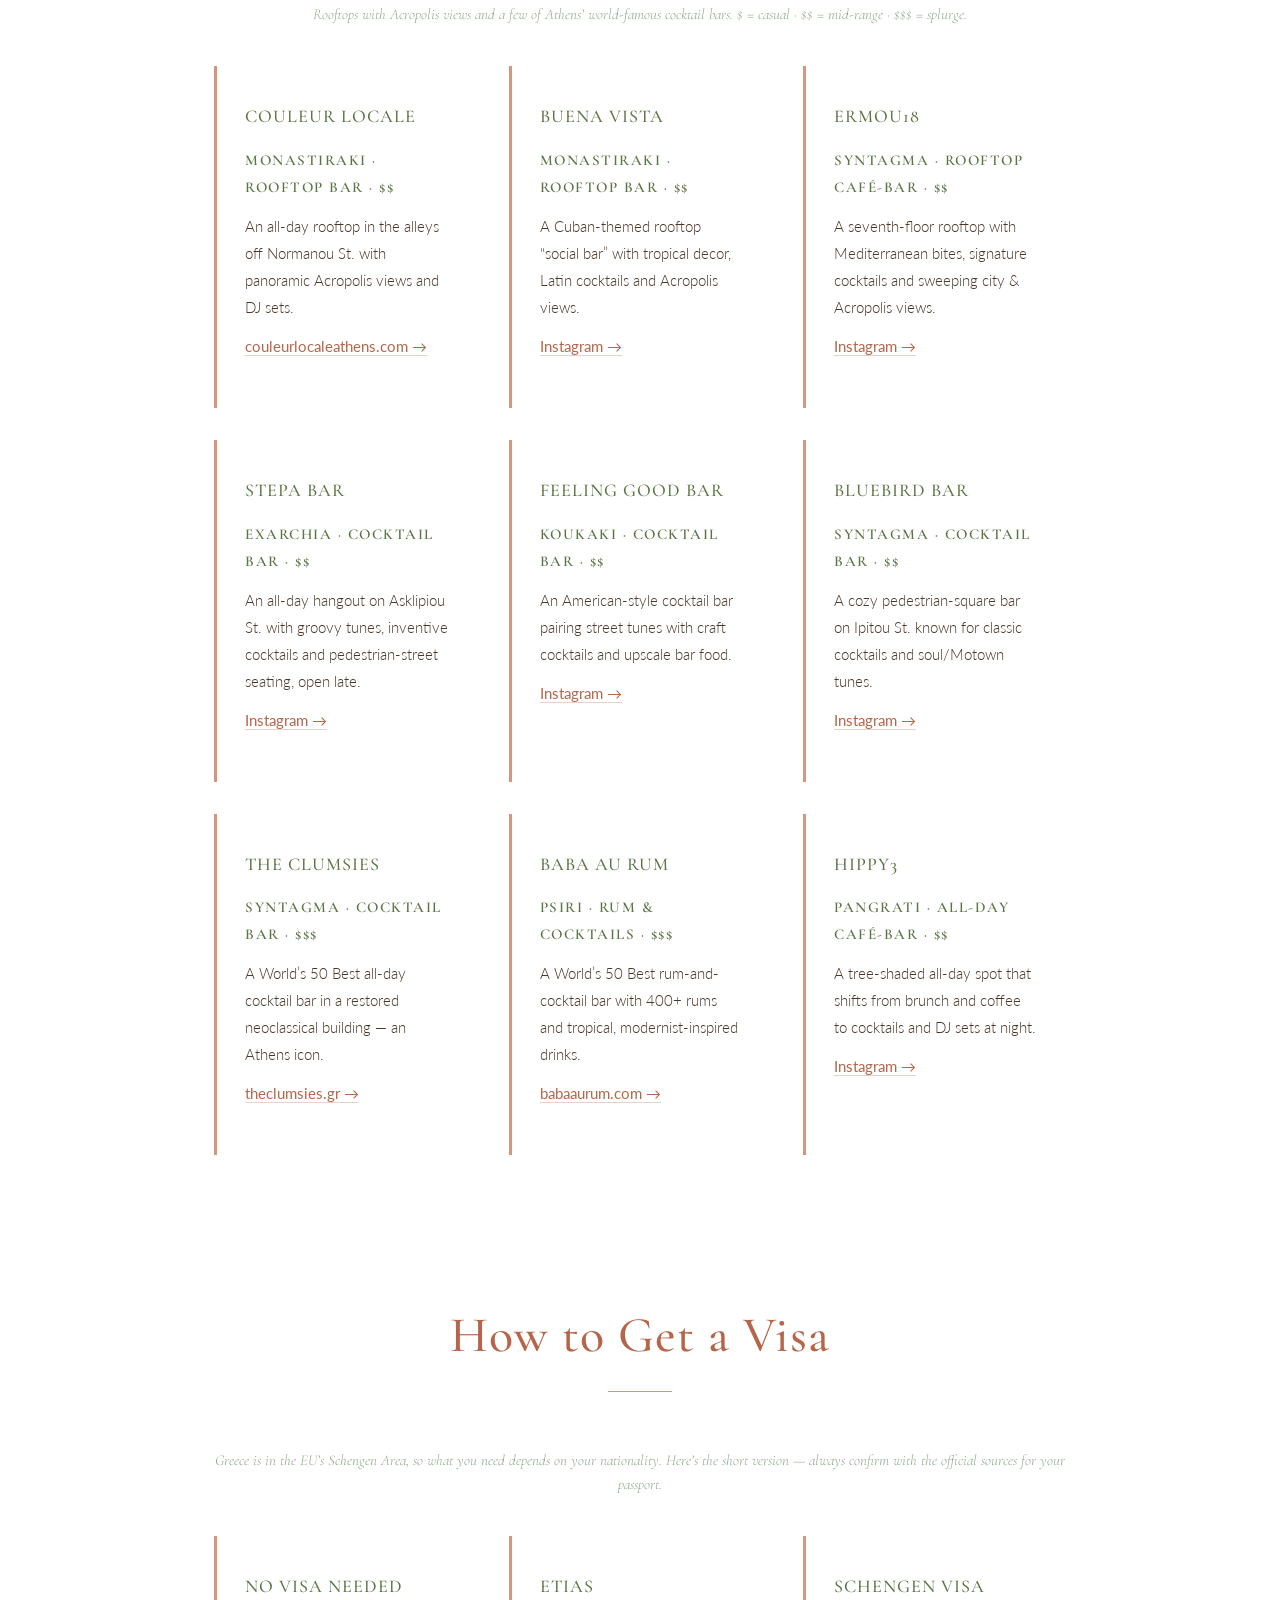
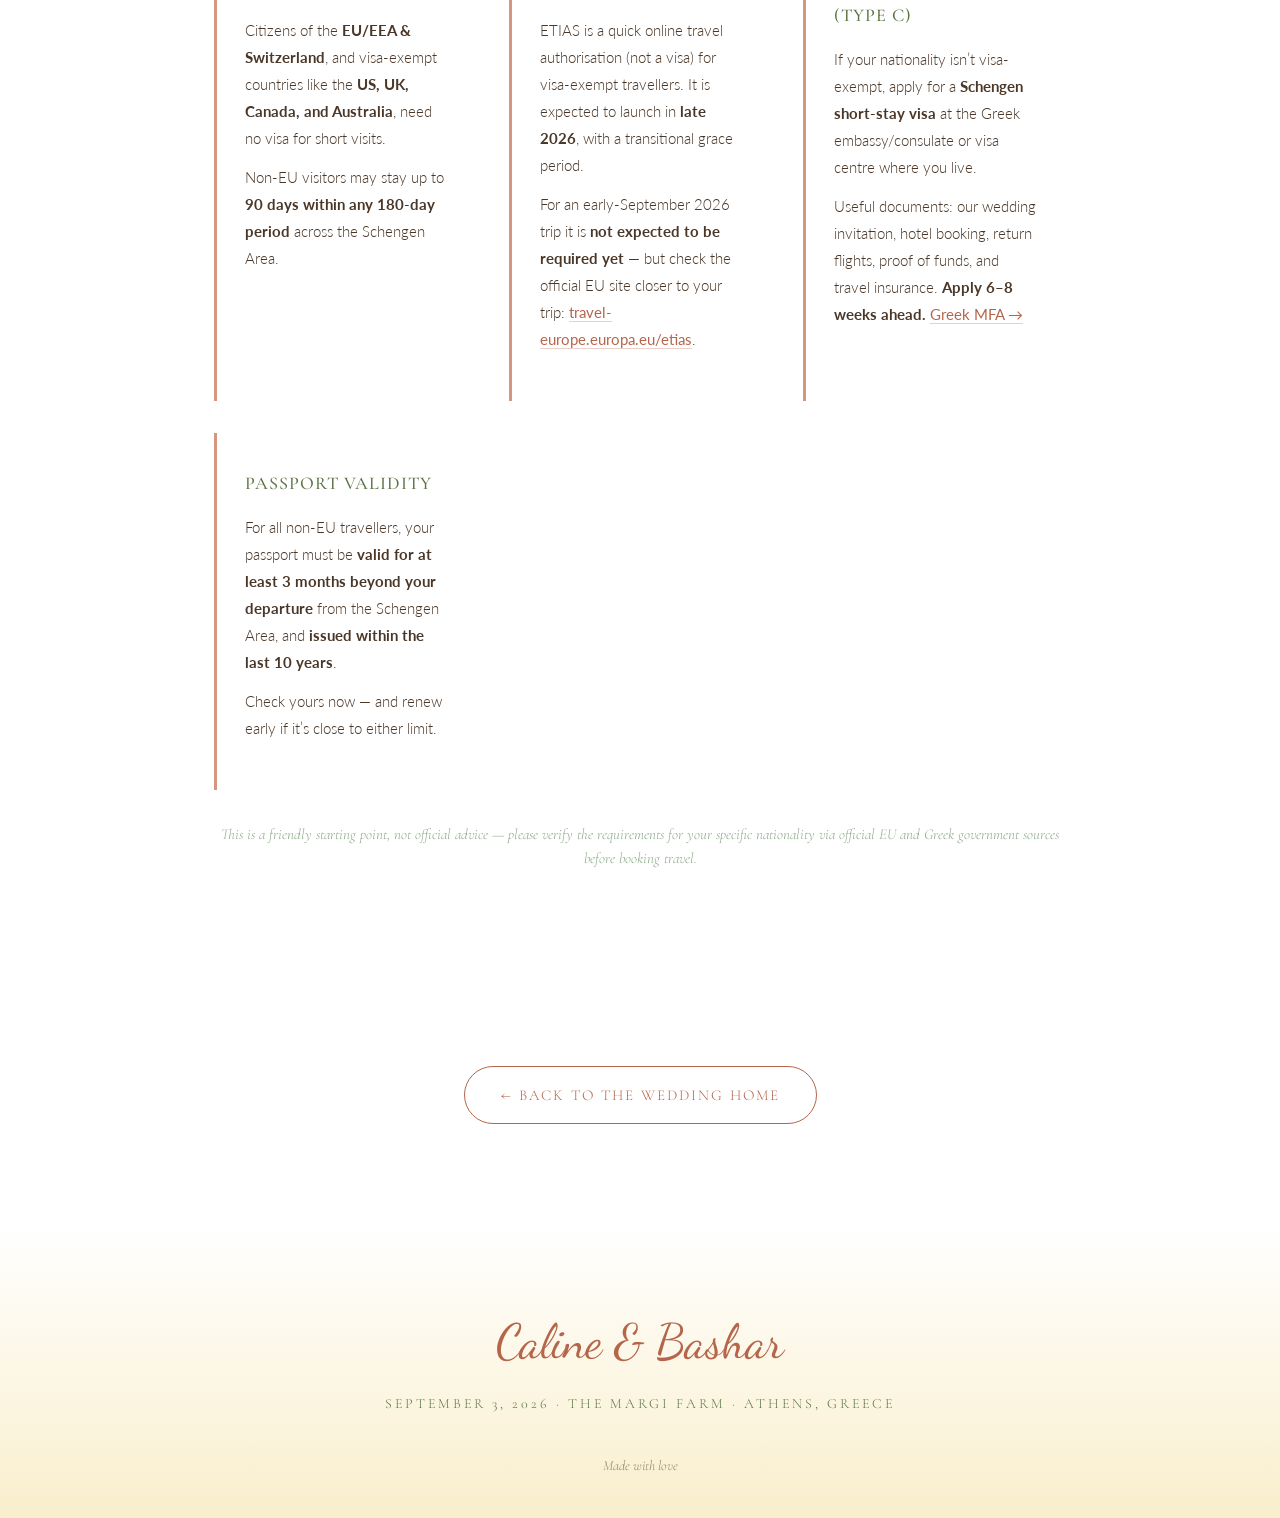
==== commit 0c06bb3e: "Minimalist refresh: drop card emojis, serif titles, hairline dividers, calmer hero - Removed the emo" ====
--- a/guide.html
+++ b/guide.html
@@ -61,23 +61,23 @@
         </div>
         <div class="travel-cards">
             <div class="travel-card fade-in">
-                <h3>&#127963; Ancient Athens</h3>
+                <h3>Ancient Athens</h3>
                 <p>The <strong>Acropolis &amp; Parthenon</strong>, the Acropolis Museum, and the Ancient Agora — the heart of the classical city. Go early to beat the heat and the crowds.</p>
             </div>
             <div class="travel-card fade-in">
-                <h3>&#127960; Old Town &amp; Markets</h3>
+                <h3>Old Town &amp; Markets</h3>
                 <p><strong>Plaka</strong> and <strong>Monastiraki</strong> — winding lanes, tavernas, rooftop views of the Acropolis, and the famous flea market.</p>
             </div>
             <div class="travel-card fade-in">
-                <h3>&#127958; Athens Riviera</h3>
+                <h3>Athens Riviera</h3>
                 <p><strong>Vouliagmeni</strong>, <strong>Glyfada</strong>, and the thermal <strong>Lake Vouliagmeni</strong> — beaches and seaside swims just minutes from the venue.</p>
             </div>
             <div class="travel-card fade-in">
-                <h3>&#127749; Cape Sounion</h3>
+                <h3>Cape Sounion</h3>
                 <p>The clifftop <strong>Temple of Poseidon</strong> at sunset, about 45 minutes south along the coast — one of Greece&rsquo;s great views.</p>
             </div>
             <div class="travel-card fade-in">
-                <h3>&#9973; Islands &amp; Day Trips</h3>
+                <h3>Islands &amp; Day Trips</h3>
                 <p>Hop to the <strong>Saronic islands</strong> (Aegina, Hydra, Poros) by ferry, or venture to <strong>Delphi</strong> and <strong>Nafplio</strong> for a day of history.</p>
             </div>
         </div>
@@ -290,22 +290,22 @@
         <p class="travel-subnote fade-in">Greece is in the EU&rsquo;s Schengen Area, so what you need depends on your nationality. Here&rsquo;s the short version &mdash; always confirm with the official sources for your passport.</p>
         <div class="travel-cards">
             <div class="travel-card fade-in">
-                <h3>&#9989; No Visa Needed</h3>
+                <h3>No Visa Needed</h3>
                 <p>Citizens of the <strong>EU/EEA &amp; Switzerland</strong>, and visa-exempt countries like the <strong>US, UK, Canada, and Australia</strong>, need no visa for short visits.</p>
                 <p>Non-EU visitors may stay up to <strong>90 days within any 180-day period</strong> across the Schengen Area.</p>
             </div>
             <div class="travel-card fade-in">
-                <h3>&#128737; ETIAS</h3>
+                <h3>ETIAS</h3>
                 <p>ETIAS is a quick online travel authorisation (not a visa) for visa-exempt travellers. It is expected to launch in <strong>late 2026</strong>, with a transitional grace period.</p>
                 <p>For an early-September 2026 trip it is <strong>not expected to be required yet</strong> — but check the official EU site closer to your trip: <a href="https://travel-europe.europa.eu/etias_en" target="_blank" rel="noopener">travel-europe.europa.eu/etias</a>.</p>
             </div>
             <div class="travel-card fade-in">
-                <h3>&#128221; Schengen Visa (Type C)</h3>
+                <h3>Schengen Visa (Type C)</h3>
                 <p>If your nationality isn&rsquo;t visa-exempt, apply for a <strong>Schengen short-stay visa</strong> at the Greek embassy/consulate or visa centre where you live.</p>
                 <p>Useful documents: our wedding invitation, hotel booking, return flights, proof of funds, and travel insurance. <strong>Apply 6&ndash;8 weeks ahead.</strong> <a href="https://www.mfa.gr/en/services/schengen-visas/" target="_blank" rel="noopener">Greek MFA &rarr;</a></p>
             </div>
             <div class="travel-card fade-in">
-                <h3>&#128188; Passport Validity</h3>
+                <h3>Passport Validity</h3>
                 <p>For all non-EU travellers, your passport must be <strong>valid for at least 3 months beyond your departure</strong> from the Schengen Area, and <strong>issued within the last 10 years</strong>.</p>
                 <p>Check yours now — and renew early if it&rsquo;s close to either limit.</p>
             </div>
--- a/assets/styles.css
+++ b/assets/styles.css
@@ -190,7 +190,7 @@
             flex-direction: column;
             align-items: center;
             justify-content: center;
-            background: linear-gradient(180deg, var(--golden) 0%, var(--golden-light) 40%, var(--white) 100%);
+            background: linear-gradient(180deg, var(--off-white) 0%, var(--cream) 40%, var(--white) 100%);
             overflow: hidden;
             text-align: center;
             padding: 60px 24px;
@@ -205,7 +205,7 @@
             max-width: 1400px;
             height: auto;
             pointer-events: none;
-            opacity: 0.9;
+            opacity: 0.45;
         }
 
         .hero-content {
@@ -321,12 +321,13 @@
         }
 
         .section-title {
-            font-family: var(--font-display);
-            font-size: clamp(36px, 5vw, 52px);
+            font-family: var(--font-heading);
+            font-size: clamp(34px, 5vw, 50px);
             color: var(--terracotta);
             text-align: center;
             margin-bottom: 16px;
-            font-weight: 400;
+            font-weight: 500;
+            letter-spacing: 1px;
         }
 
         .section-subtitle {
@@ -342,13 +343,22 @@
         /* Wavy divider — inspired by the terracotta scalloped borders */
         .wavy-divider {
             text-align: center;
-            margin: 0 auto 60px;
+            margin: 0 auto 56px;
             overflow: hidden;
         }
 
+        /* Minimalist hairline replaces the decorative squiggle */
         .wavy-divider svg {
-            width: 200px;
-            height: 20px;
+            display: none;
+        }
+
+        .wavy-divider::after {
+            content: '';
+            display: block;
+            width: 64px;
+            height: 1px;
+            margin: 0 auto;
+            background: var(--terracotta-light);
         }
 
         /* ---- WEDDING DETAILS ---- */
@@ -372,12 +382,6 @@
         .detail-card:hover {
             transform: translateY(-4px);
             box-shadow: 0 12px 40px rgba(74, 55, 40, 0.08);
-        }
-
-        .detail-icon {
-            font-size: 32px;
-            margin-bottom: 20px;
-            display: block;
         }
 
         .detail-card h3 {
@@ -1152,10 +1156,11 @@
         }
 
         .rsvp-success h3 {
-            font-family: var(--font-display);
-            font-size: 32px;
+            font-family: var(--font-heading);
+            font-size: 30px;
             color: var(--terracotta);
             margin-bottom: 12px;
+            letter-spacing: 0.5px;
         }
 
         .rsvp-success p {
@@ -1192,12 +1197,13 @@
 
         /* ---- TRAVEL: where to stay ---- */
         .travel-subhead {
-            font-family: var(--font-display);
-            font-size: clamp(28px, 4vw, 40px);
+            font-family: var(--font-heading);
+            font-size: clamp(26px, 4vw, 38px);
             color: var(--terracotta);
             text-align: center;
             margin: 72px 0 6px;
-            font-weight: 400;
+            font-weight: 500;
+            letter-spacing: 1px;
         }
 
         /* Wavy underline beneath the "Where to Stay" subhead, matching section titles */
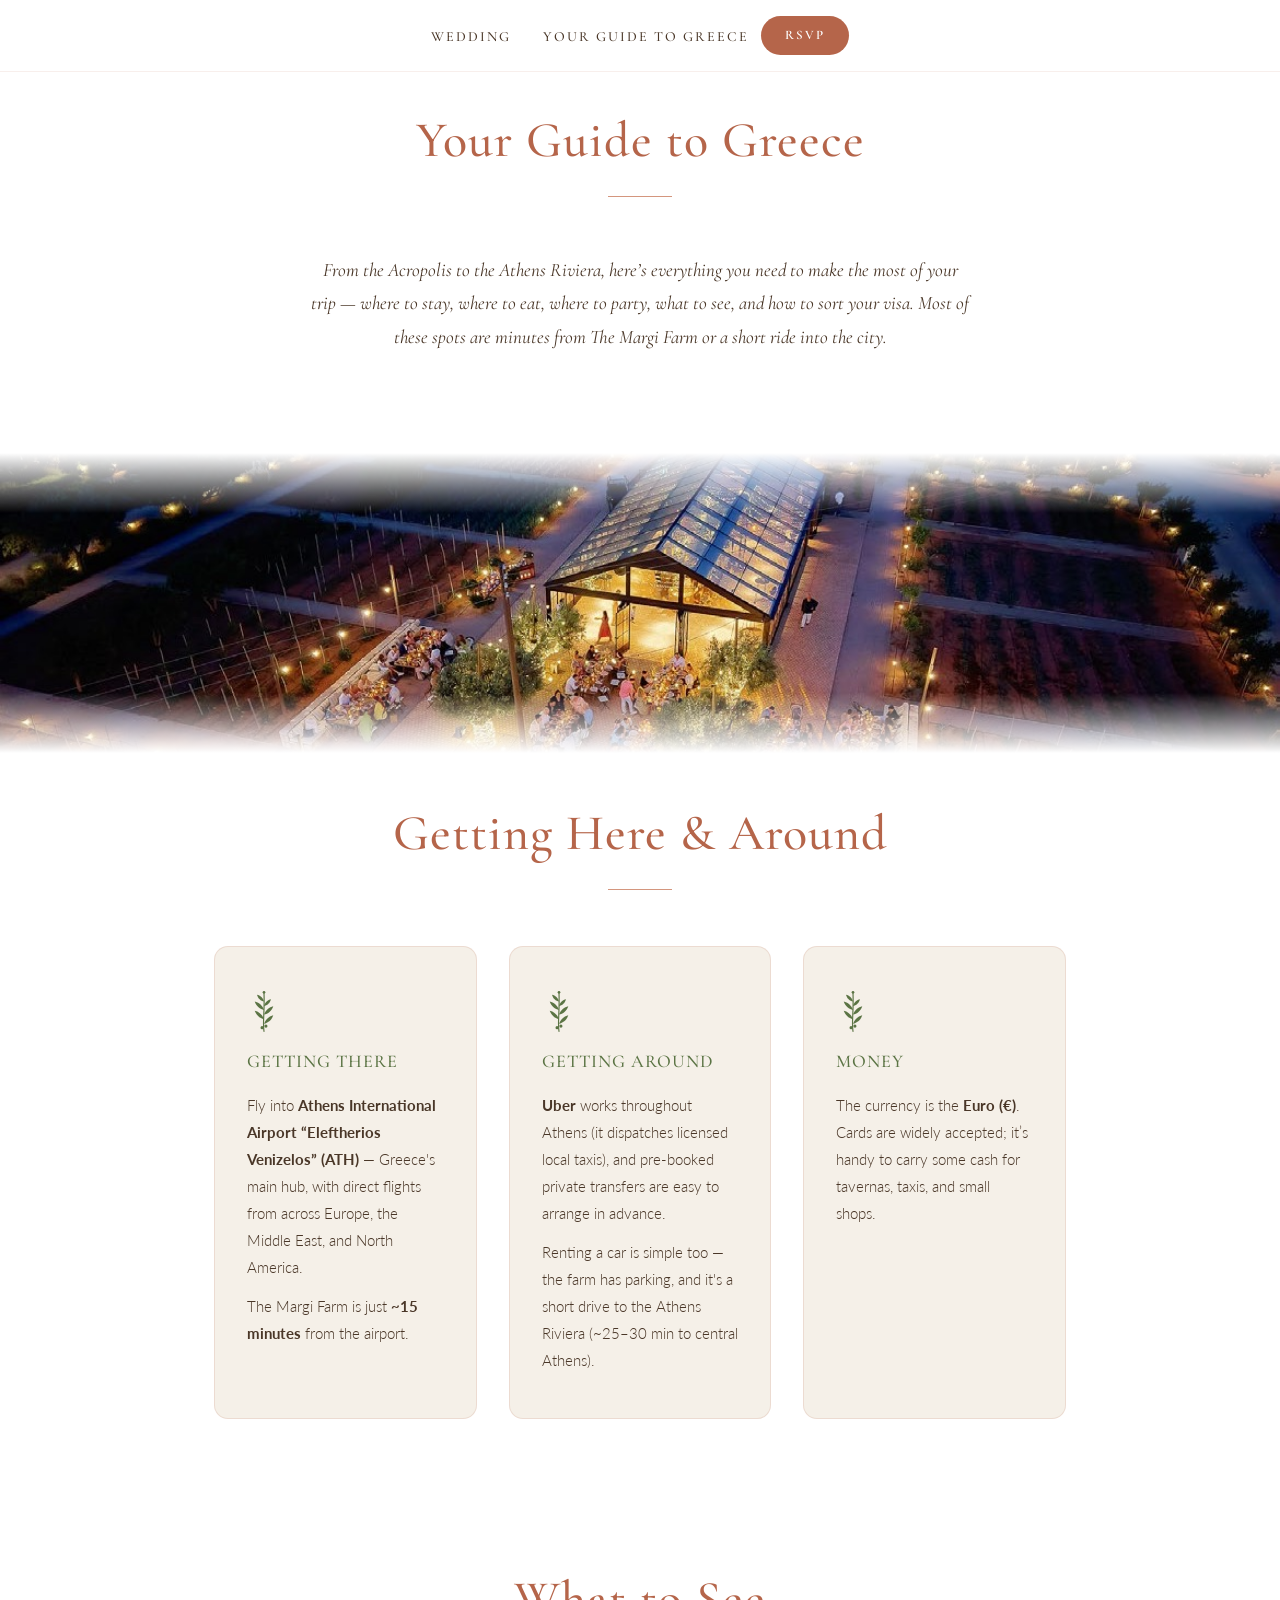
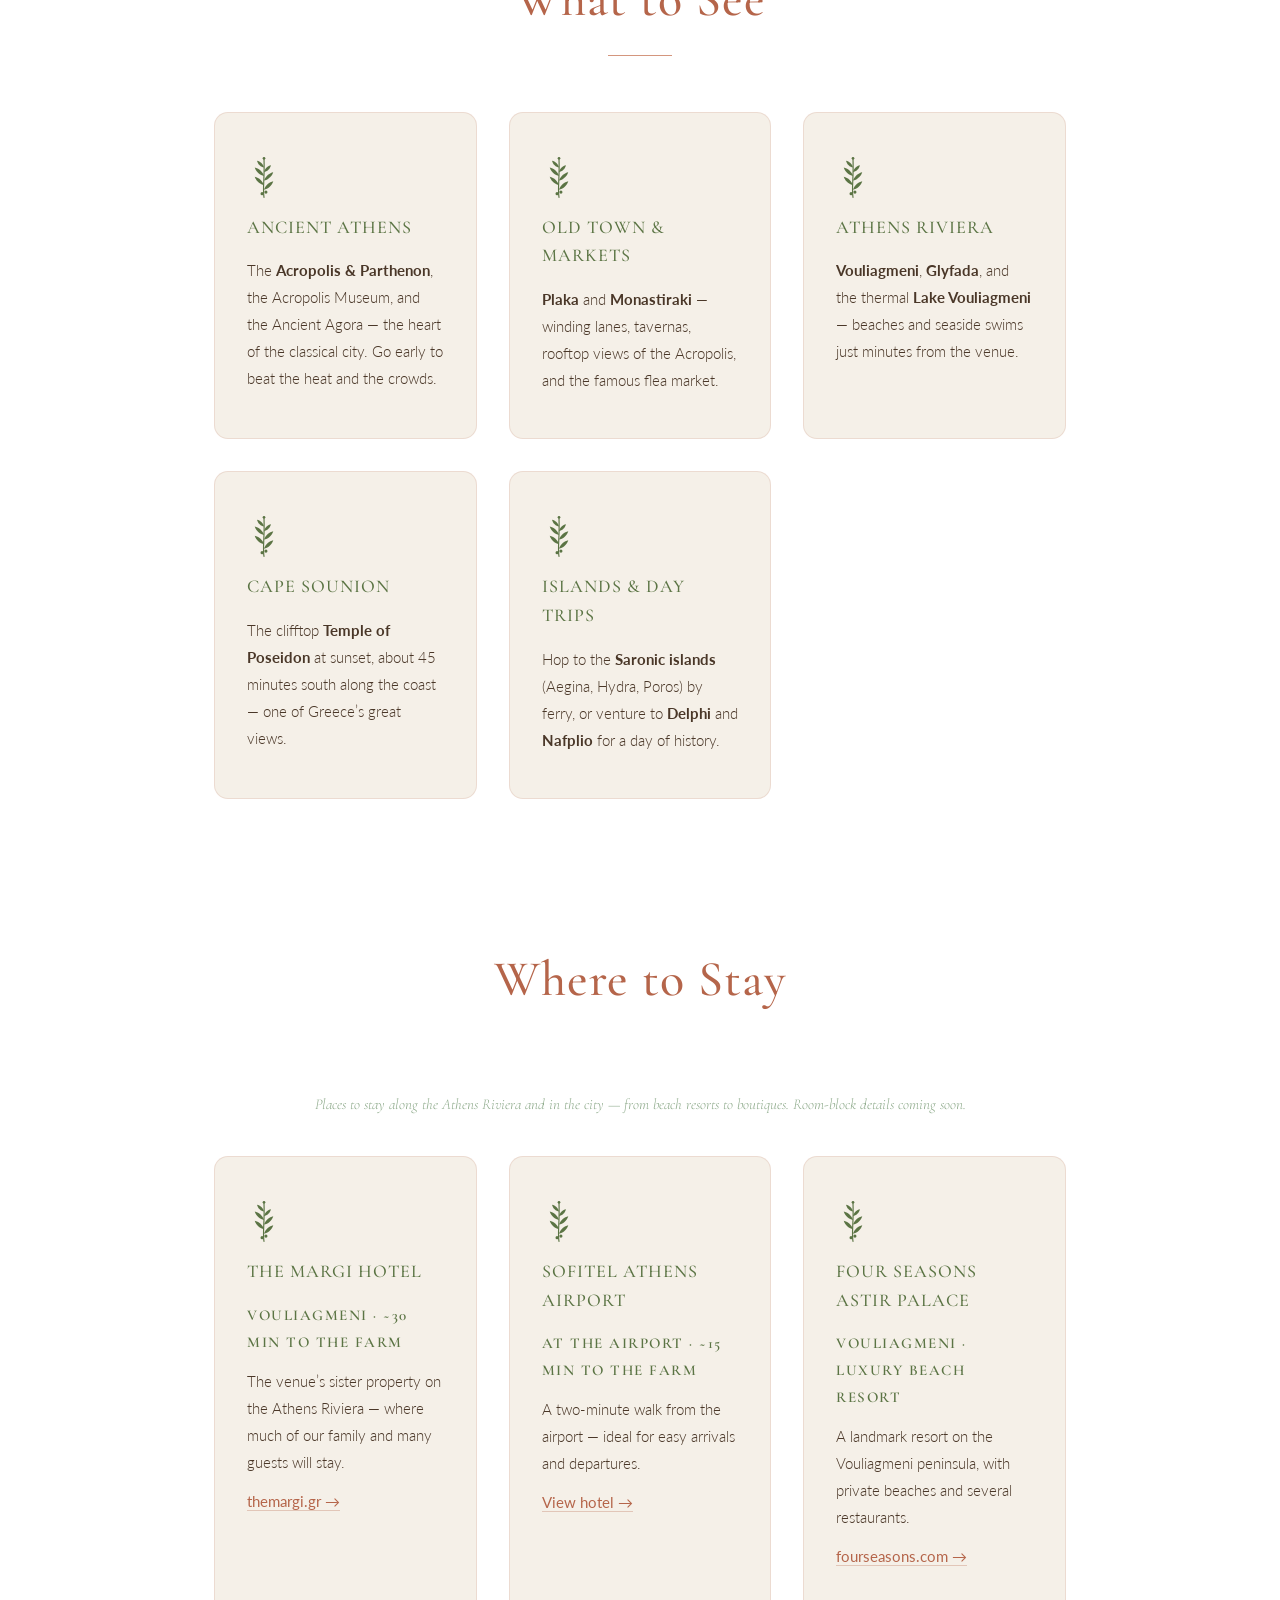
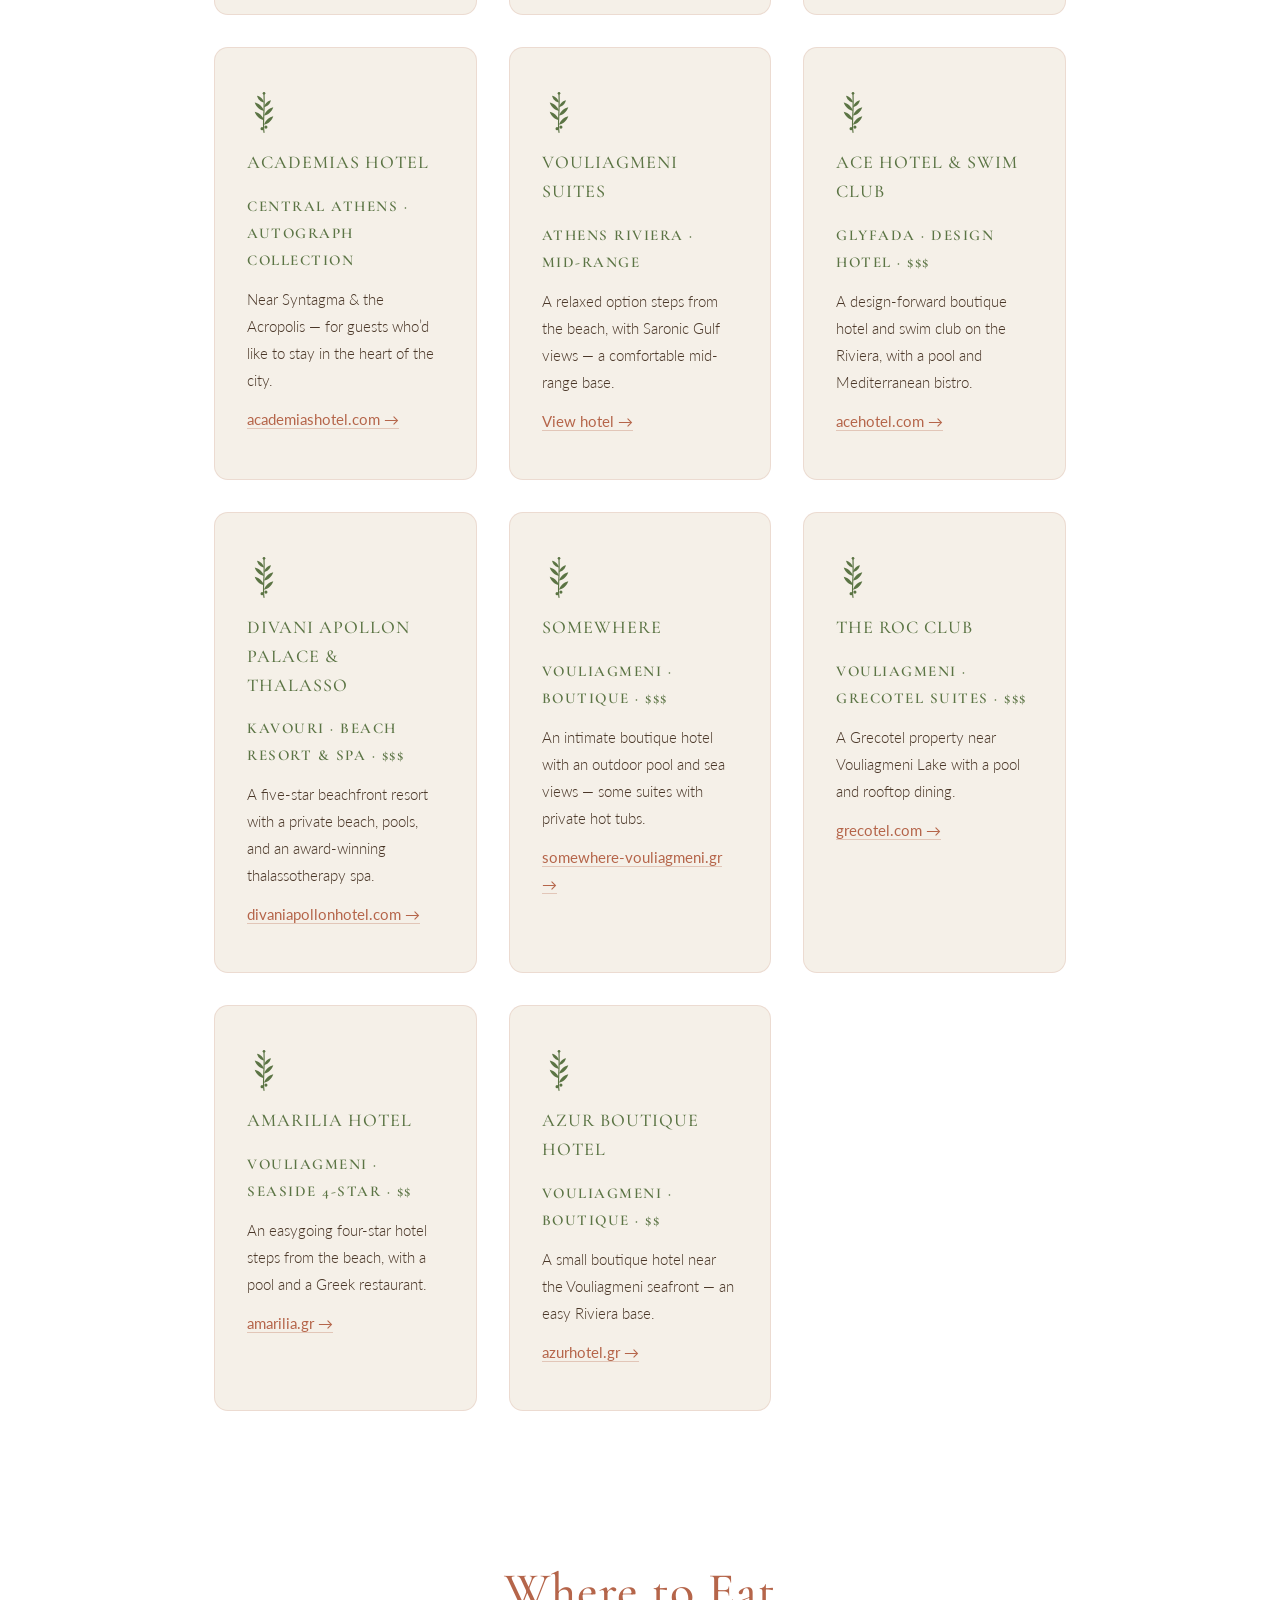
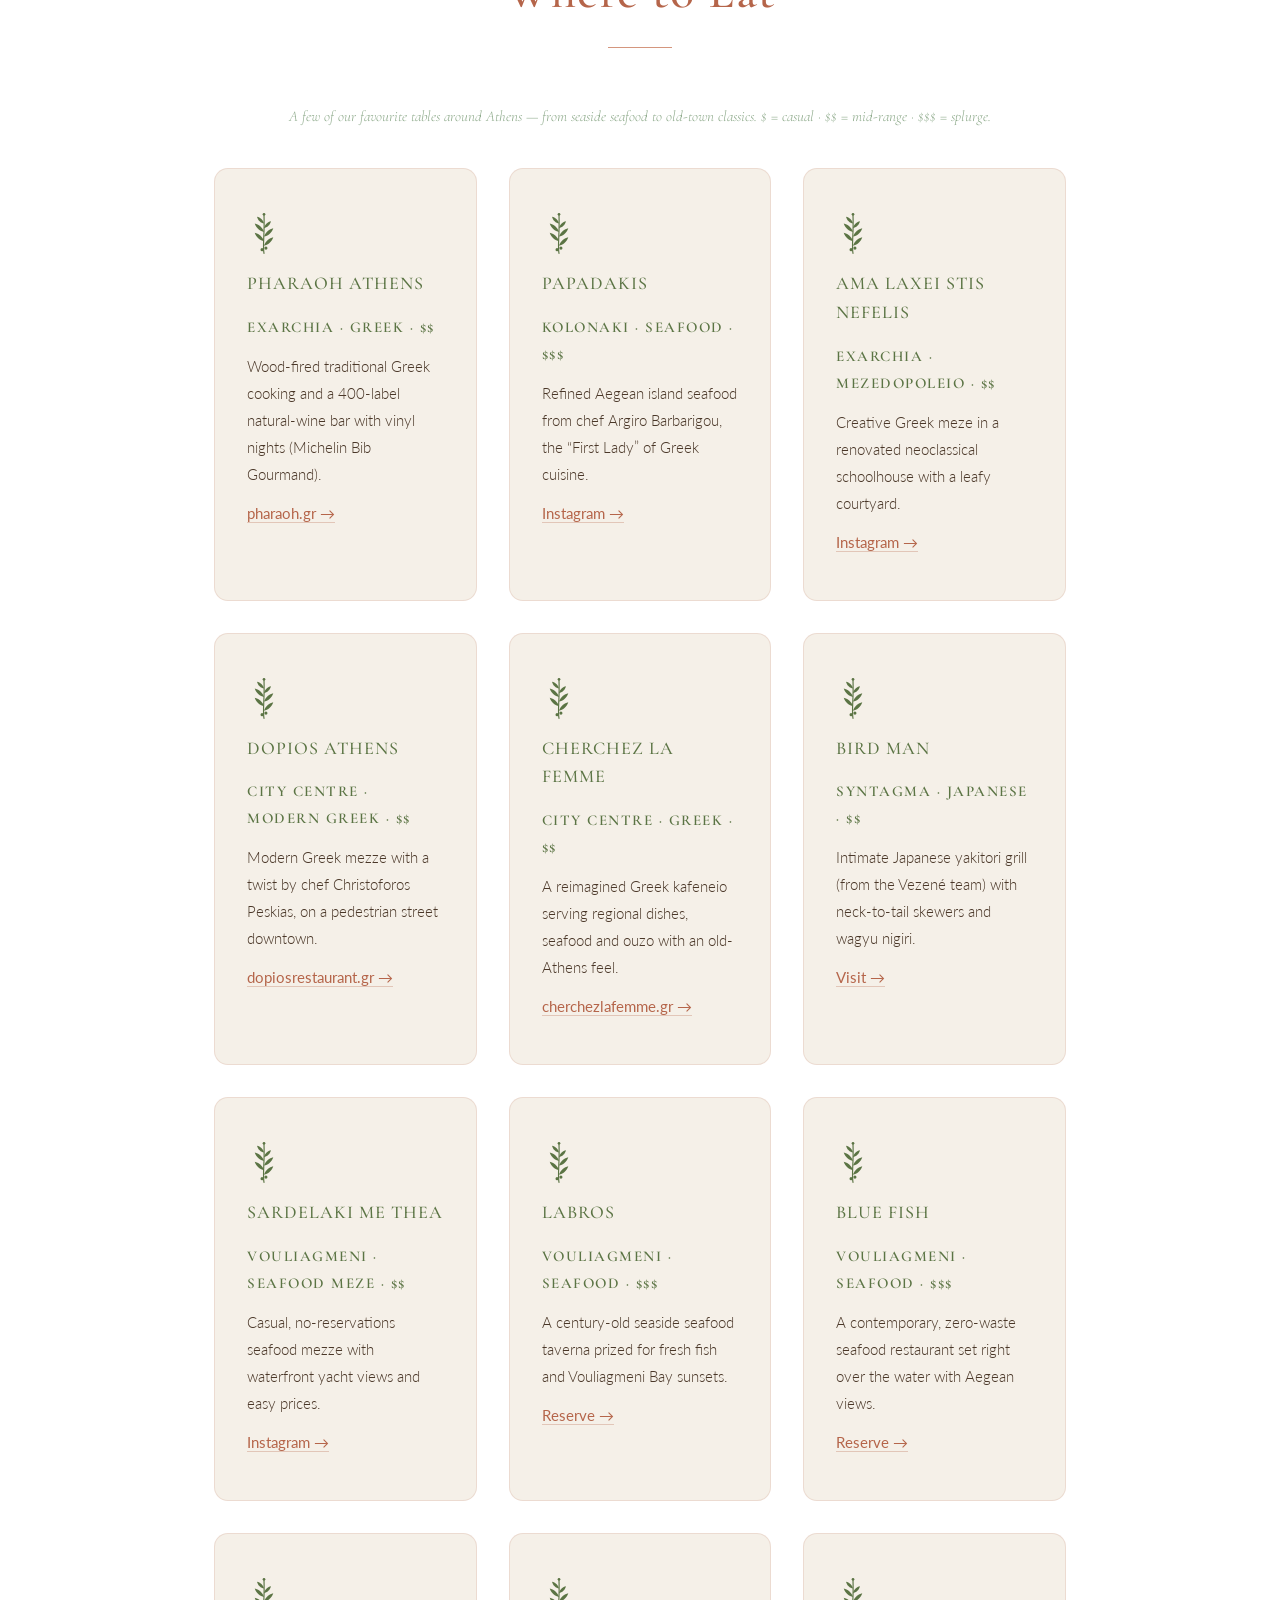
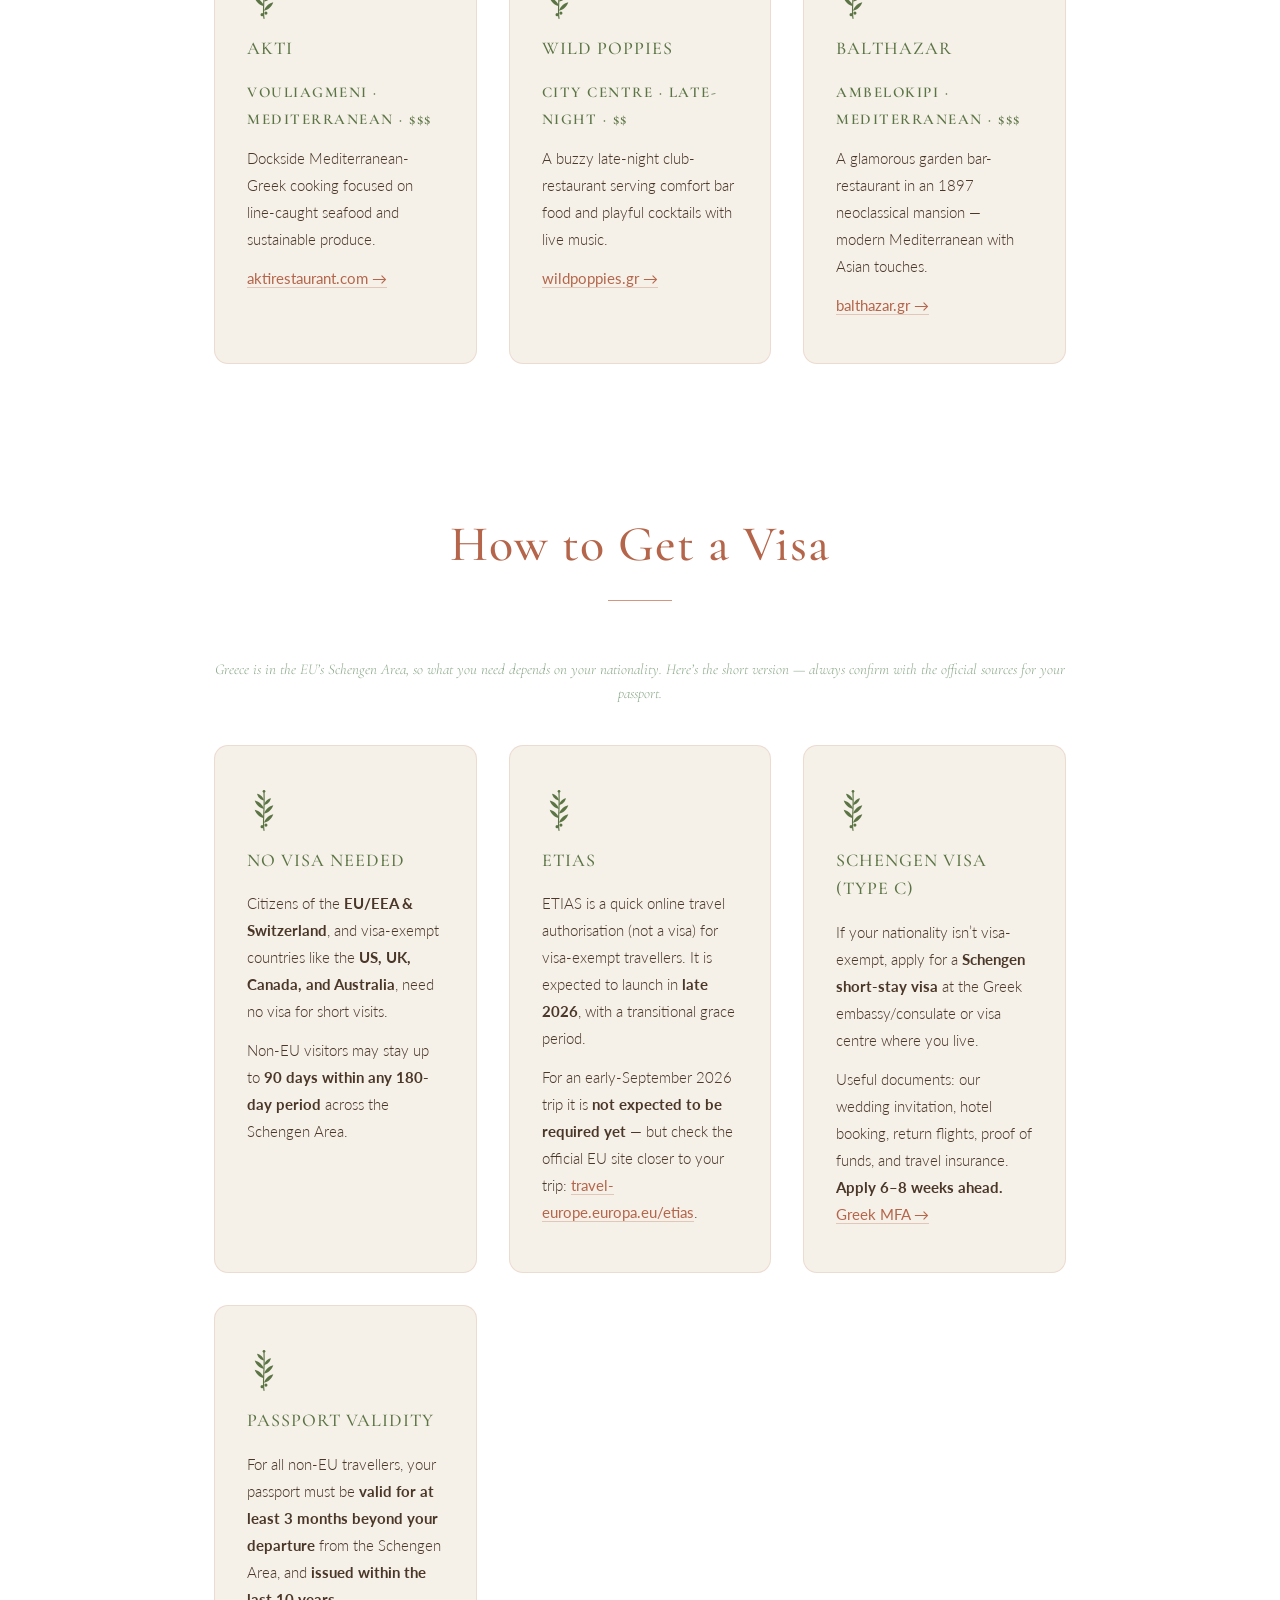
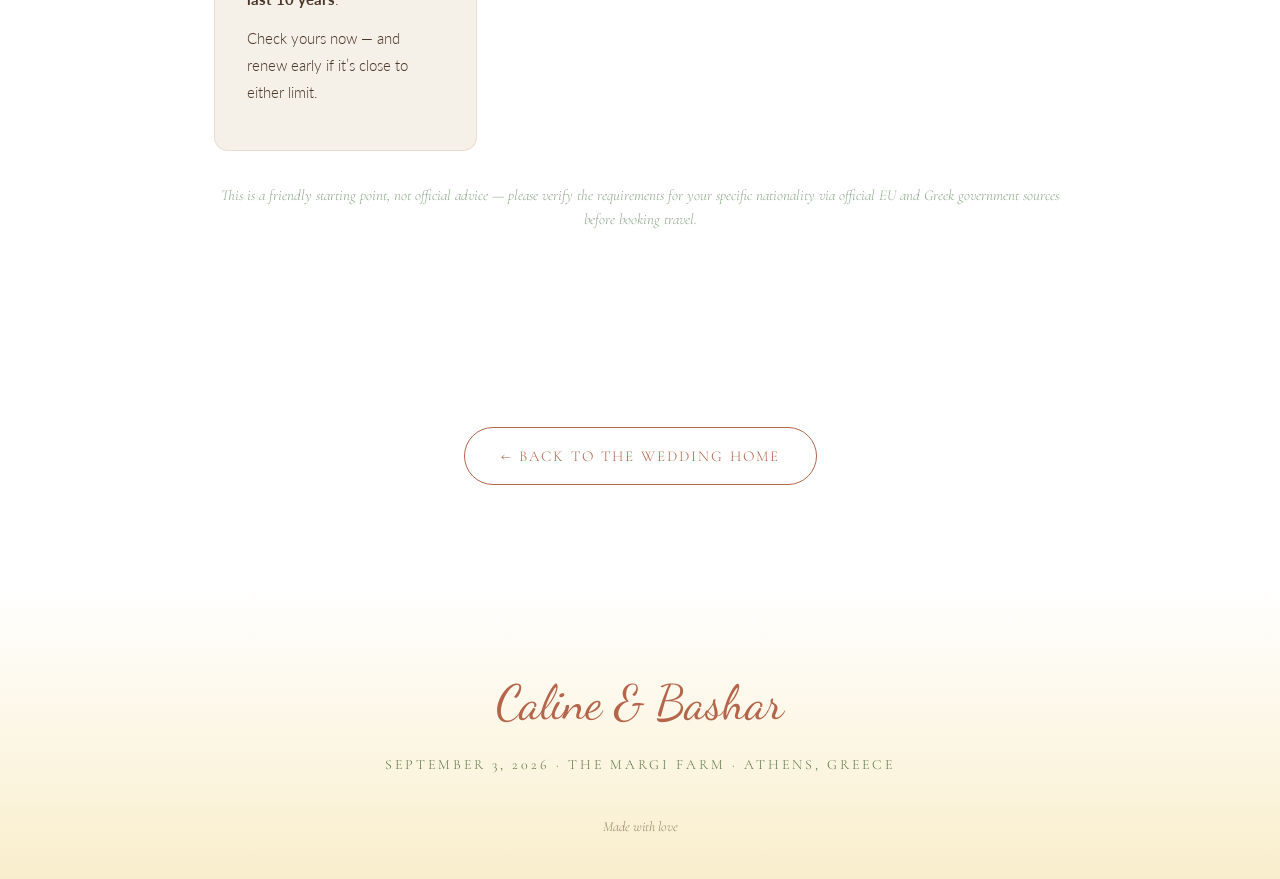
==== commit 8674673c: "Restructure: timeline + welcome dinner up top, move travel to guide, drop Ask AI & Where to Party, a" ====
--- a/guide.html
+++ b/guide.html
@@ -51,6 +51,32 @@
     <!-- ============ LANDSCAPE DIVIDER ============ -->
     <div class="landscape-divider" role="presentation"></div>
 
+    <!-- ============ GETTING HERE & AROUND ============ -->
+    <section class="section guide-section" id="travel">
+        <h2 class="section-title fade-in">Getting Here &amp; Around</h2>
+        <div class="wavy-divider fade-in">
+            <svg viewBox="0 0 200 20" fill="none" xmlns="http://www.w3.org/2000/svg">
+                <path d="M0 10 Q 10 0, 20 10 T 40 10 T 60 10 T 80 10 T 100 10 T 120 10 T 140 10 T 160 10 T 180 10 T 200 10" stroke="#B5654A" stroke-width="2" fill="none" opacity="0.5"/>
+            </svg>
+        </div>
+        <div class="travel-cards">
+            <div class="travel-card fade-in">
+                <h3>Getting There</h3>
+                <p>Fly into <strong>Athens International Airport &ldquo;Eleftherios Venizelos&rdquo; (ATH)</strong> — Greece's main hub, with direct flights from across Europe, the Middle East, and North America.</p>
+                <p>The Margi Farm is just <strong>~15 minutes</strong> from the airport.</p>
+            </div>
+            <div class="travel-card fade-in">
+                <h3>Getting Around</h3>
+                <p><strong>Uber</strong> works throughout Athens (it dispatches licensed local taxis), and pre-booked private transfers are easy to arrange in advance.</p>
+                <p>Renting a car is simple too &mdash; the farm has parking, and it's a short drive to the Athens Riviera (~25&ndash;30 min to central Athens).</p>
+            </div>
+            <div class="travel-card fade-in">
+                <h3>Money</h3>
+                <p>The currency is the <strong>Euro (&euro;)</strong>. Cards are widely accepted; it&rsquo;s handy to carry some cash for tavernas, taxis, and small shops.</p>
+            </div>
+        </div>
+    </section>
+
     <!-- ============ WHAT TO SEE ============ -->
     <section class="section guide-section" id="see">
         <h2 class="section-title fade-in">What to See</h2>
@@ -91,7 +117,7 @@
                 <path d="M0 10 Q 10 0, 20 10 T 40 10 T 60 10 T 80 10 T 100 10 T 120 10 T 140 10 T 160 10 T 180 10 T 200 10" stroke="#B5654A" stroke-width="2" fill="none" opacity="0.5"/>
             </svg>
         </div>
-        <p class="travel-subnote fade-in">A few of our favourites while we finalise room blocks &mdash; booking details coming soon.</p>
+        <p class="travel-subnote fade-in">Places to stay along the Athens Riviera and in the city &mdash; from beach resorts to boutiques. Room-block details coming soon.</p>
         <!-- TODO: confirm hotel room block(s), negotiated rates, and booking cut-off dates -->
         <div class="travel-cards">
             <div class="travel-card fade-in">
@@ -124,6 +150,42 @@
                 <p>A relaxed option steps from the beach, with Saronic Gulf views — a comfortable mid-range base.</p>
                 <p><a href="https://hotel-vouliagmeni-suites.vivehotels.com/" target="_blank" rel="noopener">View hotel &rarr;</a></p>
             </div>
+            <div class="travel-card fade-in">
+                <h3>Ace Hotel &amp; Swim Club</h3>
+                <p class="card-meta">Glyfada · Design hotel · $$$</p>
+                <p>A design-forward boutique hotel and swim club on the Riviera, with a pool and Mediterranean bistro.</p>
+                <p><a href="https://acehotel.com/athens/" target="_blank" rel="noopener">acehotel.com &rarr;</a></p>
+            </div>
+            <div class="travel-card fade-in">
+                <h3>Divani Apollon Palace &amp; Thalasso</h3>
+                <p class="card-meta">Kavouri · Beach resort &amp; spa · $$$</p>
+                <p>A five-star beachfront resort with a private beach, pools, and an award-winning thalassotherapy spa.</p>
+                <p><a href="https://divaniapollonhotel.com/" target="_blank" rel="noopener">divaniapollonhotel.com &rarr;</a></p>
+            </div>
+            <div class="travel-card fade-in">
+                <h3>Somewhere</h3>
+                <p class="card-meta">Vouliagmeni · Boutique · $$$</p>
+                <p>An intimate boutique hotel with an outdoor pool and sea views — some suites with private hot tubs.</p>
+                <p><a href="https://www.somewhere-vouliagmeni.gr/" target="_blank" rel="noopener">somewhere-vouliagmeni.gr &rarr;</a></p>
+            </div>
+            <div class="travel-card fade-in">
+                <h3>The Roc Club</h3>
+                <p class="card-meta">Vouliagmeni · Grecotel suites · $$$</p>
+                <p>A Grecotel property near Vouliagmeni Lake with a pool and rooftop dining.</p>
+                <p><a href="https://www.grecotel.com/therocclub/" target="_blank" rel="noopener">grecotel.com &rarr;</a></p>
+            </div>
+            <div class="travel-card fade-in">
+                <h3>Amarilia Hotel</h3>
+                <p class="card-meta">Vouliagmeni · Seaside 4-star · $$</p>
+                <p>An easygoing four-star hotel steps from the beach, with a pool and a Greek restaurant.</p>
+                <p><a href="https://www.amarilia.gr/" target="_blank" rel="noopener">amarilia.gr &rarr;</a></p>
+            </div>
+            <div class="travel-card fade-in">
+                <h3>Azur Boutique Hotel</h3>
+                <p class="card-meta">Vouliagmeni · Boutique · $$</p>
+                <p>A small boutique hotel near the Vouliagmeni seafront — an easy Riviera base.</p>
+                <p><a href="https://azurhotel.gr/" target="_blank" rel="noopener">azurhotel.gr &rarr;</a></p>
+            </div>
         </div>
     </section>
 
@@ -208,73 +270,6 @@
                 <p class="card-meta">Ambelokipi · Mediterranean · $$$</p>
                 <p>A glamorous garden bar-restaurant in an 1897 neoclassical mansion — modern Mediterranean with Asian touches.</p>
                 <p><a href="https://balthazar.gr/en/" target="_blank" rel="noopener">balthazar.gr &rarr;</a></p>
-            </div>
-        </div>
-    </section>
-
-    <!-- ============ WHERE TO PARTY ============ -->
-    <section class="section guide-section" id="party">
-        <h2 class="section-title fade-in">Where to Party</h2>
-        <div class="wavy-divider fade-in">
-            <svg viewBox="0 0 200 20" fill="none" xmlns="http://www.w3.org/2000/svg">
-                <path d="M0 10 Q 10 0, 20 10 T 40 10 T 60 10 T 80 10 T 100 10 T 120 10 T 140 10 T 160 10 T 180 10 T 200 10" stroke="#B5654A" stroke-width="2" fill="none" opacity="0.5"/>
-            </svg>
-        </div>
-        <p class="travel-subnote fade-in">Rooftops with Acropolis views and a few of Athens&rsquo; world-famous cocktail bars. <em>$ = casual · $$ = mid-range · $$$ = splurge.</em></p>
-        <div class="travel-cards">
-            <div class="travel-card fade-in">
-                <h3>Couleur Locale</h3>
-                <p class="card-meta">Monastiraki · Rooftop bar · $$</p>
-                <p>An all-day rooftop in the alleys off Normanou St. with panoramic Acropolis views and DJ sets.</p>
-                <p><a href="https://couleurlocaleathens.com/en/" target="_blank" rel="noopener">couleurlocaleathens.com &rarr;</a></p>
-            </div>
-            <div class="travel-card fade-in">
-                <h3>Buena Vista</h3>
-                <p class="card-meta">Monastiraki · Rooftop bar · $$</p>
-                <p>A Cuban-themed rooftop &ldquo;social bar&rdquo; with tropical decor, Latin cocktails and Acropolis views.</p>
-                <p><a href="https://www.instagram.com/buenavistasocialbarathens/" target="_blank" rel="noopener">Instagram &rarr;</a></p>
-            </div>
-            <div class="travel-card fade-in">
-                <h3>Ermou18</h3>
-                <p class="card-meta">Syntagma · Rooftop café-bar · $$</p>
-                <p>A seventh-floor rooftop with Mediterranean bites, signature cocktails and sweeping city &amp; Acropolis views.</p>
-                <p><a href="https://www.instagram.com/ermou18/" target="_blank" rel="noopener">Instagram &rarr;</a></p>
-            </div>
-            <div class="travel-card fade-in">
-                <h3>Stepa Bar</h3>
-                <p class="card-meta">Exarchia · Cocktail bar · $$</p>
-                <p>An all-day hangout on Asklipiou St. with groovy tunes, inventive cocktails and pedestrian-street seating, open late.</p>
-                <p><a href="https://www.instagram.com/stepa_athens/" target="_blank" rel="noopener">Instagram &rarr;</a></p>
-            </div>
-            <div class="travel-card fade-in">
-                <h3>Feeling Good Bar</h3>
-                <p class="card-meta">Koukaki · Cocktail bar · $$</p>
-                <p>An American-style cocktail bar pairing street tunes with craft cocktails and upscale bar food.</p>
-                <p><a href="https://www.instagram.com/feelingoodathens/" target="_blank" rel="noopener">Instagram &rarr;</a></p>
-            </div>
-            <div class="travel-card fade-in">
-                <h3>Bluebird Bar</h3>
-                <p class="card-meta">Syntagma · Cocktail bar · $$</p>
-                <p>A cozy pedestrian-square bar on Ipitou St. known for classic cocktails and soul/Motown tunes.</p>
-                <p><a href="https://www.instagram.com/bluebird_bar/" target="_blank" rel="noopener">Instagram &rarr;</a></p>
-            </div>
-            <div class="travel-card fade-in">
-                <h3>The Clumsies</h3>
-                <p class="card-meta">Syntagma · Cocktail bar · $$$</p>
-                <p>A World&rsquo;s 50 Best all-day cocktail bar in a restored neoclassical building &mdash; an Athens icon.</p>
-                <p><a href="https://www.theclumsies.gr/" target="_blank" rel="noopener">theclumsies.gr &rarr;</a></p>
-            </div>
-            <div class="travel-card fade-in">
-                <h3>Baba au Rum</h3>
-                <p class="card-meta">Psiri · Rum &amp; cocktails · $$$</p>
-                <p>A World&rsquo;s 50 Best rum-and-cocktail bar with 400+ rums and tropical, modernist-inspired drinks.</p>
-                <p><a href="https://www.babaaurum.com/" target="_blank" rel="noopener">babaaurum.com &rarr;</a></p>
-            </div>
-            <div class="travel-card fade-in">
-                <h3>Hippy3</h3>
-                <p class="card-meta">Pangrati · All-day café-bar · $$</p>
-                <p>A tree-shaded all-day spot that shifts from brunch and coffee to cocktails and DJ sets at night.</p>
-                <p><a href="https://www.instagram.com/hippy3athens/" target="_blank" rel="noopener">Instagram &rarr;</a></p>
             </div>
         </div>
     </section>
--- a/assets/styles.css
+++ b/assets/styles.css
@@ -340,6 +340,71 @@
             margin-bottom: 60px;
         }
 
+        /* ---- TIMELINE (weekend at a glance) ---- */
+        .timeline-section {
+            padding-top: 80px;
+            padding-bottom: 40px;
+        }
+
+        .timeline-section .section-subtitle {
+            margin-bottom: 36px;
+        }
+
+        .timeline {
+            display: flex;
+            justify-content: space-between;
+            max-width: 600px;
+            margin: 0 auto;
+            position: relative;
+        }
+
+        .timeline::before {
+            content: '';
+            position: absolute;
+            top: 9px;
+            left: 16%;
+            right: 16%;
+            height: 1px;
+            background: rgba(181, 101, 74, 0.3);
+            z-index: 0;
+        }
+
+        .timeline-step {
+            position: relative;
+            z-index: 1;
+            flex: 1;
+            display: flex;
+            flex-direction: column;
+            align-items: center;
+            text-align: center;
+            padding: 0 8px;
+        }
+
+        .timeline-dot {
+            width: 14px;
+            height: 14px;
+            border-radius: 50%;
+            background: var(--terracotta);
+            border: 3px solid var(--white);
+            box-shadow: 0 0 0 1px rgba(181, 101, 74, 0.35);
+            margin-bottom: 14px;
+        }
+
+        .timeline-when {
+            font-family: var(--font-heading);
+            font-size: 12px;
+            letter-spacing: 1.5px;
+            text-transform: uppercase;
+            color: var(--olive);
+            margin-bottom: 2px;
+        }
+
+        .timeline-what {
+            font-family: var(--font-heading);
+            font-size: 17px;
+            color: var(--dark-brown);
+        }
+
         /* Wavy divider — inspired by the terracotta scalloped borders */
         .wavy-divider {
             text-align: center;
@@ -373,10 +438,21 @@
         .detail-card {
             text-align: center;
             padding: 40px 32px;
-            background: var(--white);
+            background: var(--off-white);
             border: 1px solid rgba(181, 101, 74, 0.15);
             border-radius: 16px;
             transition: transform 0.3s, box-shadow 0.3s;
+        }
+
+        .detail-card::before {
+            content: '';
+            display: block;
+            height: 44px;
+            margin: 0 auto 14px;
+            background-image: url("data:image/svg+xml,%3Csvg%20viewBox%3D%220%200%2044%2060%22%20xmlns%3D%22http%3A%2F%2Fwww.w3.org%2F2000%2Fsvg%22%3E%3Cpath%20d%3D%22M22%2058%20C%2020%2046%2023%2034%2022%208%22%20fill%3D%22none%22%20stroke%3D%22%235B7444%22%20stroke-width%3D%221.5%22%20stroke-linecap%3D%22round%22%20stroke-linejoin%3D%22round%22%2F%3E%3Cg%20fill%3D%22%235B7444%22%3E%3Cpath%20d%3D%22M22%2048%20C%2027%2047%2032%2043%2034%2037%20C%2029%2038%2024%2042%2022%2048%20Z%22%2F%3E%3Cpath%20d%3D%22M22%2036%20C%2027%2035%2032%2031%2034%2025%20C%2029%2026%2024%2030%2022%2036%20Z%22%2F%3E%3Cpath%20d%3D%22M22%2025%20C%2026%2024%2030%2021%2031%2016%20C%2027%2017%2023%2020%2022%2025%20Z%22%2F%3E%3Cpath%20d%3D%22M22%2042%20C%2017%2041%2012%2037%2010%2031%20C%2015%2032%2020%2036%2022%2042%20Z%22%2F%3E%3Cpath%20d%3D%22M22%2030%20C%2017%2029%2012%2025%2010%2019%20C%2015%2020%2020%2024%2022%2030%20Z%22%2F%3E%3Cpath%20d%3D%22M22%2019%20C%2018%2018%2014%2015%2013%2010%20C%2017%2011%2021%2014%2022%2019%20Z%22%2F%3E%3Ccircle%20cx%3D%2222%22%20cy%3D%227%22%20r%3D%221.7%22%2F%3E%3Ccircle%20cx%3D%2219.5%22%20cy%3D%2253%22%20r%3D%222%22%2F%3E%3Ccircle%20cx%3D%2224.5%22%20cy%3D%2251%22%20r%3D%222%22%2F%3E%3C%2Fg%3E%3C%2Fsvg%3E");
+            background-repeat: no-repeat;
+            background-position: center top;
+            background-size: auto 44px;
         }
 
         .detail-card:hover {
@@ -448,15 +524,29 @@
         }
 
         .travel-card {
-            padding: 36px 28px;
-            background: var(--white);
-            border-left: 3px solid var(--terracotta-light);
-            border-radius: 0 12px 12px 0;
-            transition: transform 0.3s;
+            position: relative;
+            padding: 40px 32px 32px;
+            background: var(--off-white);
+            border: 1px solid rgba(181, 101, 74, 0.15);
+            border-radius: 14px;
+            transition: transform 0.3s, box-shadow 0.3s, border-color 0.3s;
+        }
+
+        .travel-card::before {
+            content: '';
+            display: block;
+            height: 46px;
+            margin-bottom: 14px;
+            background-image: url("data:image/svg+xml,%3Csvg%20viewBox%3D%220%200%2044%2060%22%20xmlns%3D%22http%3A%2F%2Fwww.w3.org%2F2000%2Fsvg%22%3E%3Cpath%20d%3D%22M22%2058%20C%2020%2046%2023%2034%2022%208%22%20fill%3D%22none%22%20stroke%3D%22%235B7444%22%20stroke-width%3D%221.5%22%20stroke-linecap%3D%22round%22%20stroke-linejoin%3D%22round%22%2F%3E%3Cg%20fill%3D%22%235B7444%22%3E%3Cpath%20d%3D%22M22%2048%20C%2027%2047%2032%2043%2034%2037%20C%2029%2038%2024%2042%2022%2048%20Z%22%2F%3E%3Cpath%20d%3D%22M22%2036%20C%2027%2035%2032%2031%2034%2025%20C%2029%2026%2024%2030%2022%2036%20Z%22%2F%3E%3Cpath%20d%3D%22M22%2025%20C%2026%2024%2030%2021%2031%2016%20C%2027%2017%2023%2020%2022%2025%20Z%22%2F%3E%3Cpath%20d%3D%22M22%2042%20C%2017%2041%2012%2037%2010%2031%20C%2015%2032%2020%2036%2022%2042%20Z%22%2F%3E%3Cpath%20d%3D%22M22%2030%20C%2017%2029%2012%2025%2010%2019%20C%2015%2020%2020%2024%2022%2030%20Z%22%2F%3E%3Cpath%20d%3D%22M22%2019%20C%2018%2018%2014%2015%2013%2010%20C%2017%2011%2021%2014%2022%2019%20Z%22%2F%3E%3Ccircle%20cx%3D%2222%22%20cy%3D%227%22%20r%3D%221.7%22%2F%3E%3Ccircle%20cx%3D%2219.5%22%20cy%3D%2253%22%20r%3D%222%22%2F%3E%3Ccircle%20cx%3D%2224.5%22%20cy%3D%2251%22%20r%3D%222%22%2F%3E%3C%2Fg%3E%3C%2Fsvg%3E");
+            background-repeat: no-repeat;
+            background-position: left top;
+            background-size: auto 46px;
         }
 
         .travel-card:hover {
-            transform: translateX(4px);
+            transform: translateY(-3px);
+            box-shadow: 0 10px 30px rgba(74, 55, 40, 0.07);
+            border-color: rgba(181, 101, 74, 0.28);
         }
 
         .travel-card h3 {
@@ -475,7 +565,8 @@
             margin-bottom: 12px;
         }
 
-        .travel-card a {
+        .travel-card a,
+        .detail-card a {
             color: var(--terracotta);
             text-decoration: none;
             font-weight: 400;
@@ -483,7 +574,8 @@
             transition: border-color 0.3s;
         }
 
-        .travel-card a:hover {
+        .travel-card a:hover,
+        .detail-card a:hover {
             border-color: var(--terracotta);
         }
 
@@ -563,8 +655,8 @@
 
         .registry-message {
             font-family: var(--font-heading);
-            font-size: 18px;
-            font-weight: 300;
+            font-size: 19px;
+            font-weight: 400;
             font-style: italic;
             line-height: 1.8;
             color: var(--dark-brown);
@@ -583,8 +675,9 @@
         }
 
         .registry-bank-intro {
-            font-family: var(--font-body);
-            font-size: 15px;
+            font-family: var(--font-heading);
+            font-size: 17px;
+            font-style: italic;
             color: var(--dark-brown);
             margin-bottom: 20px;
         }
@@ -1140,6 +1233,78 @@
             transform: none;
         }
 
+        .rsvp-back {
+            background: none;
+            border: none;
+            color: var(--terracotta);
+            font-family: var(--font-heading);
+            font-size: 15px;
+            letter-spacing: 0.5px;
+            cursor: pointer;
+            margin-top: 2px;
+            align-self: center;
+        }
+
+        .rsvp-back:hover { color: var(--olive); }
+
+        .rsvp-note {
+            font-family: var(--font-heading);
+            font-style: italic;
+            font-size: 15px;
+            line-height: 1.6;
+            color: var(--olive-light);
+            text-align: center;
+            margin: 4px 0 0;
+        }
+
+        .rsvp-note.error { color: var(--terracotta); }
+
+        /* "Invitation found" banner */
+        .found-banner {
+            background: rgba(91, 116, 68, 0.10);
+            border: 1px solid rgba(91, 116, 68, 0.22);
+            border-radius: 12px;
+            padding: 20px 22px;
+            text-align: center;
+        }
+
+        .found-banner .ft {
+            display: block;
+            font-family: var(--font-heading);
+            font-size: 24px;
+            color: var(--olive);
+            margin-bottom: 4px;
+        }
+
+        .found-banner .fs {
+            display: block;
+            font-family: var(--font-heading);
+            font-style: italic;
+            font-size: 16px;
+            line-height: 1.5;
+            color: var(--dark-brown);
+        }
+
+        /* Per-person attendance rows */
+        .attendance-row + .attendance-row { margin-top: 18px; }
+
+        .attendee-name {
+            display: block;
+            font-family: var(--font-heading);
+            font-size: 19px;
+            color: var(--dark-brown);
+            margin-bottom: 10px;
+        }
+
+        .attendee-tag {
+            font-size: 14px;
+            color: var(--terracotta-light);
+            font-style: italic;
+        }
+
+        /* Generic hide utility (distinct from the dimming .guest-count-group.hidden) */
+        .is-hidden { display: none !important; }
+
         .rsvp-success {
             text-align: center;
             padding: 40px 20px;
@@ -1165,7 +1330,8 @@
 
         .rsvp-success p {
             font-family: var(--font-heading);
-            font-size: 16px;
+            font-size: 18px;
+            font-weight: 400;
             color: var(--dark-brown);
             font-style: italic;
         }
@@ -1187,11 +1353,11 @@
         }
 
         .venue-overview p {
-            font-family: var(--font-body);
-            font-size: 17px;
+            font-family: var(--font-heading);
+            font-size: 19px;
             font-weight: 400;
-            font-style: normal;
-            line-height: 1.9;
+            font-style: italic;
+            line-height: 1.8;
             color: var(--dark-brown);
         }
 
@@ -1237,16 +1403,19 @@
             margin: 0 auto;
             text-align: center;
             color: var(--dark-brown);
-            font-size: 18px;
-            line-height: 1.7;
+            font-family: var(--font-heading);
+            font-style: italic;
+            font-weight: 400;
+            font-size: 19px;
+            line-height: 1.75;
         }
         .coming-soon {
             display: inline-block;
             margin-top: 16px;
             padding: 5px 16px;
-            font-family: var(--font-body);
-            font-size: 11px;
-            font-weight: 700;
+            font-family: var(--font-heading);
+            font-size: 12px;
+            font-weight: 600;
             letter-spacing: 1.5px;
             text-transform: uppercase;
             color: var(--olive);
